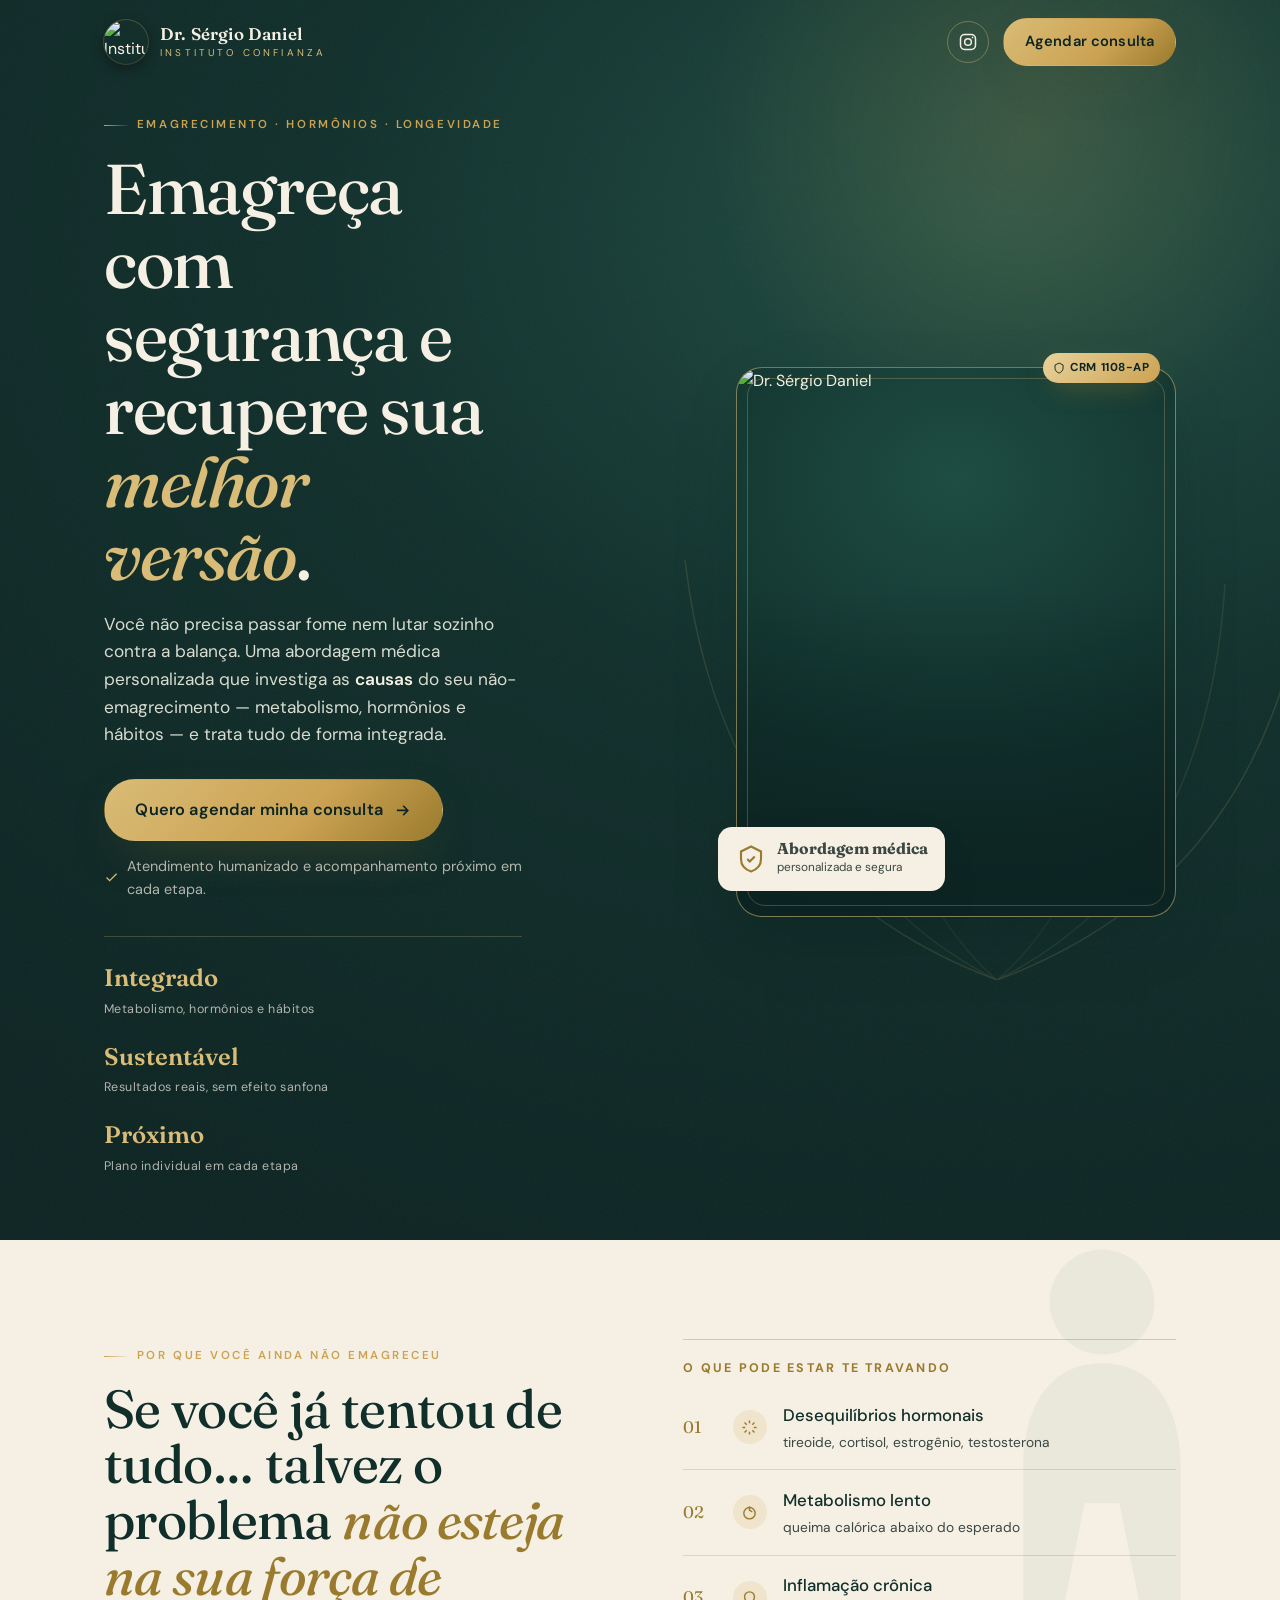
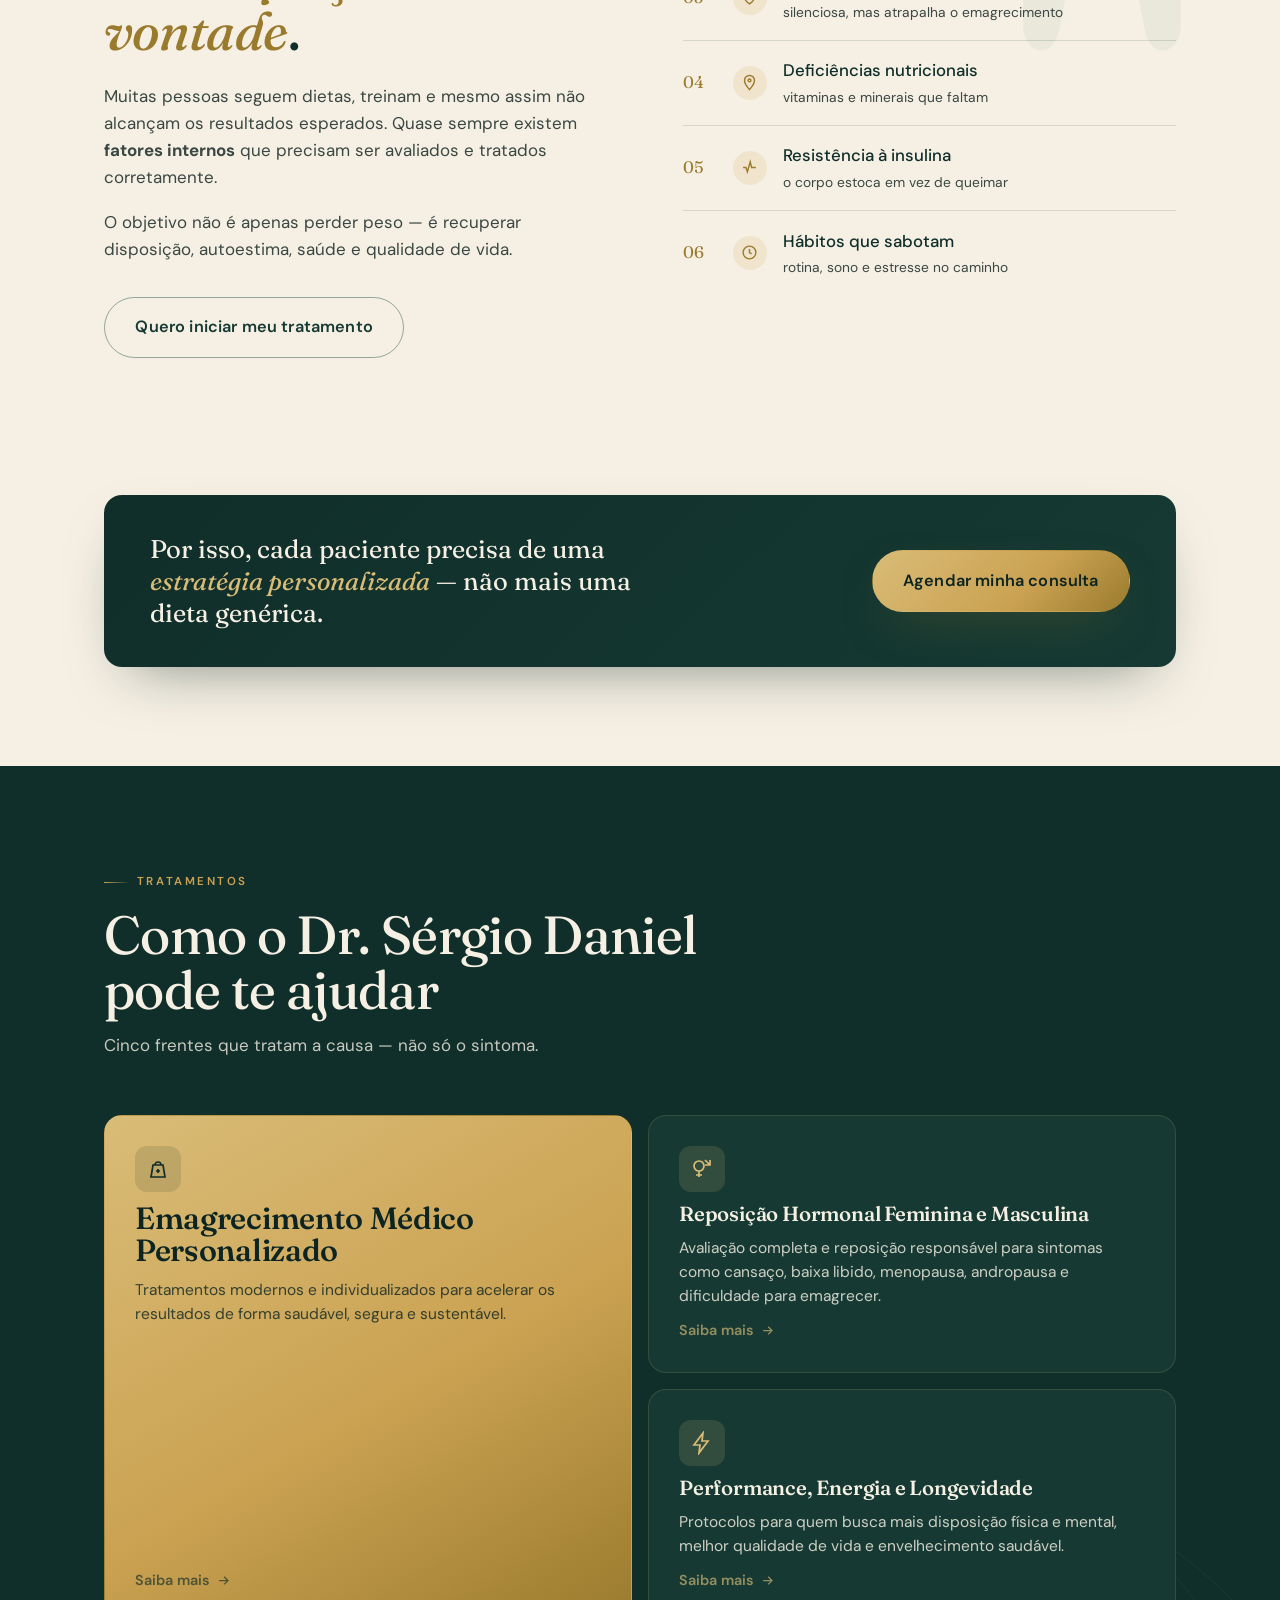
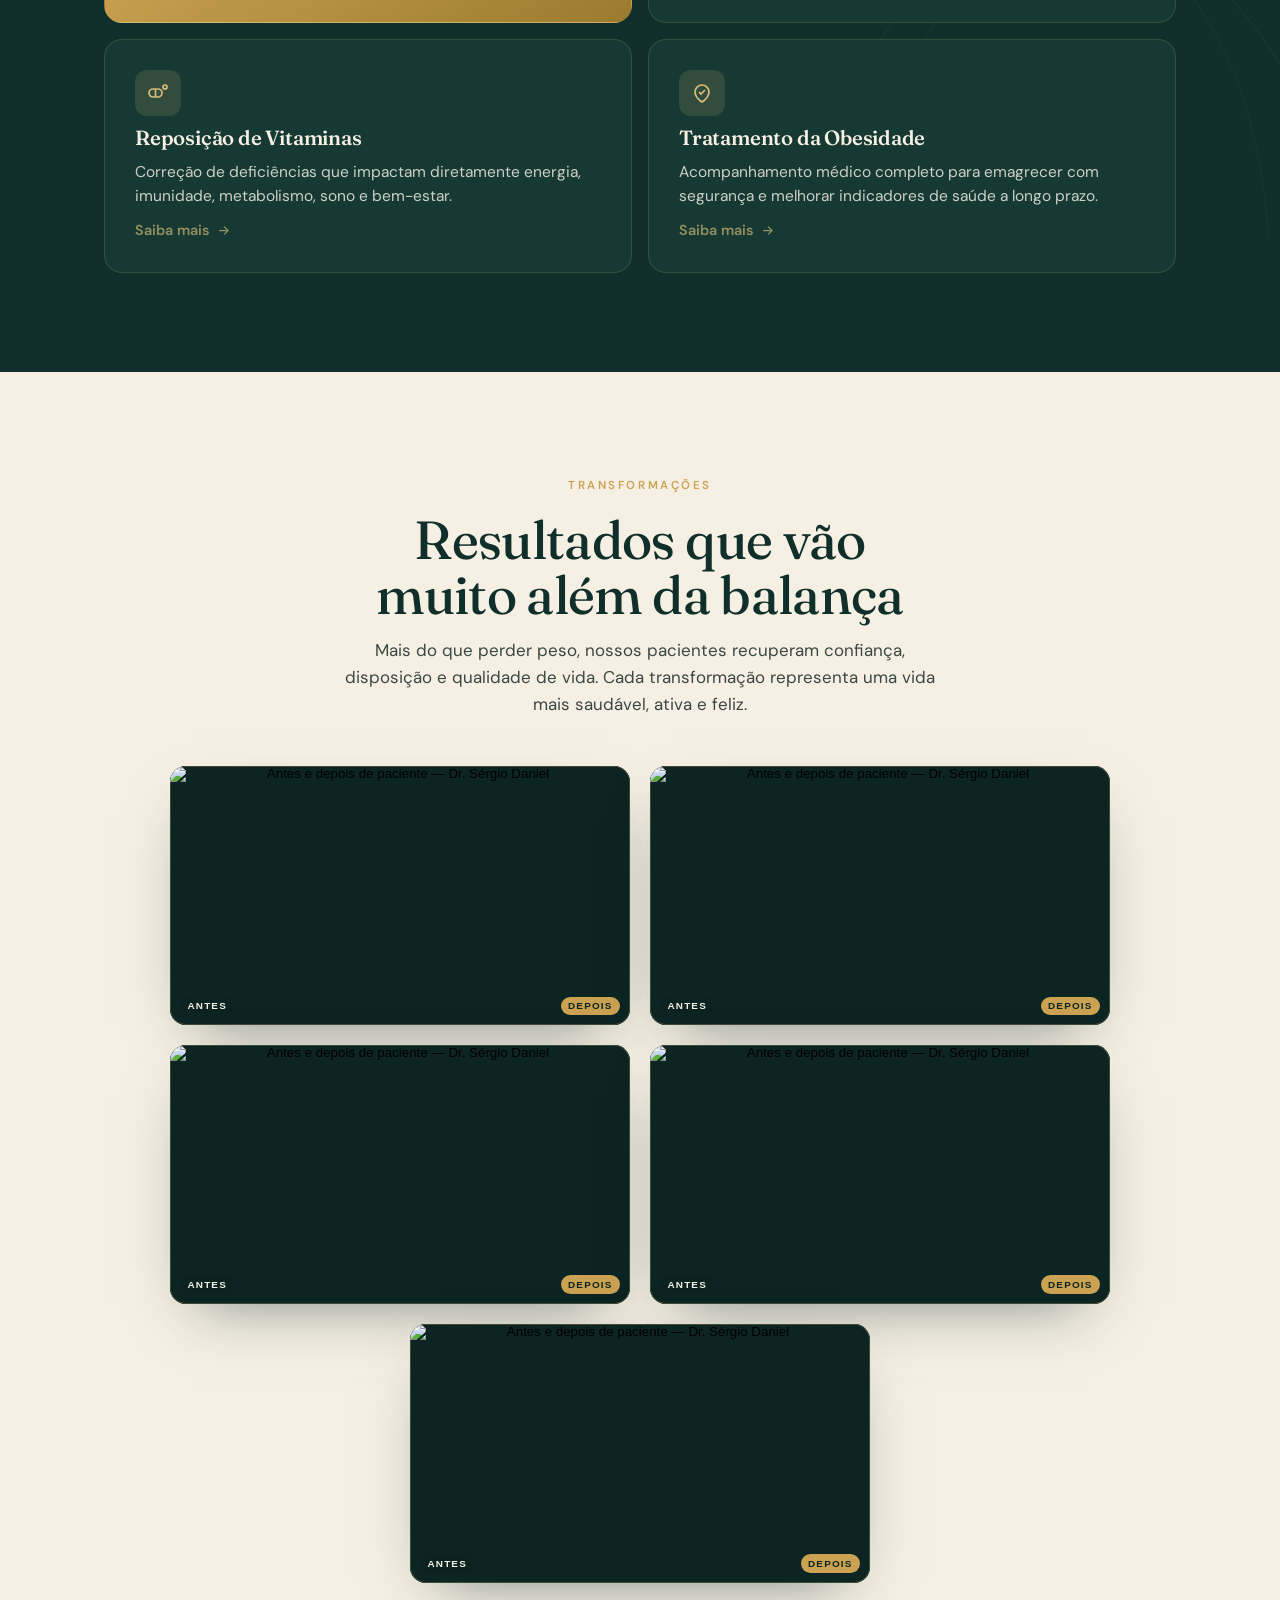
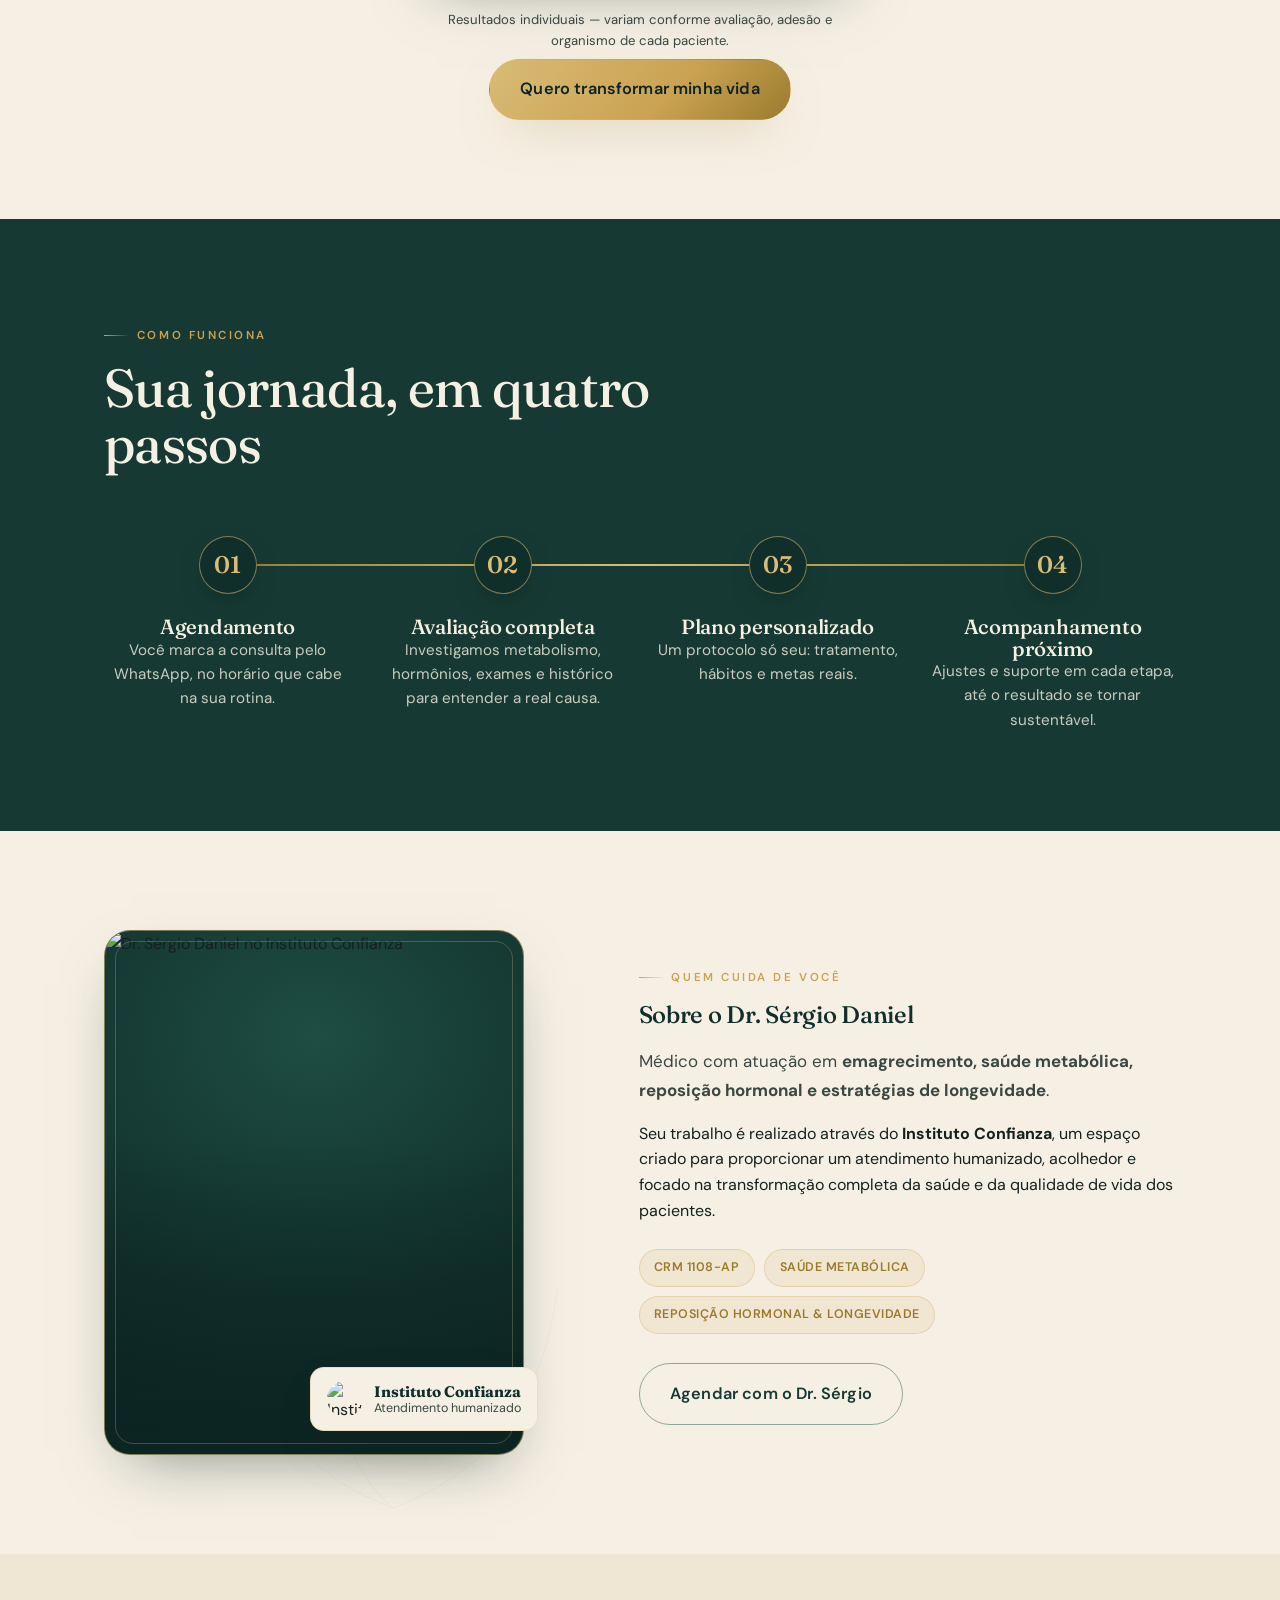
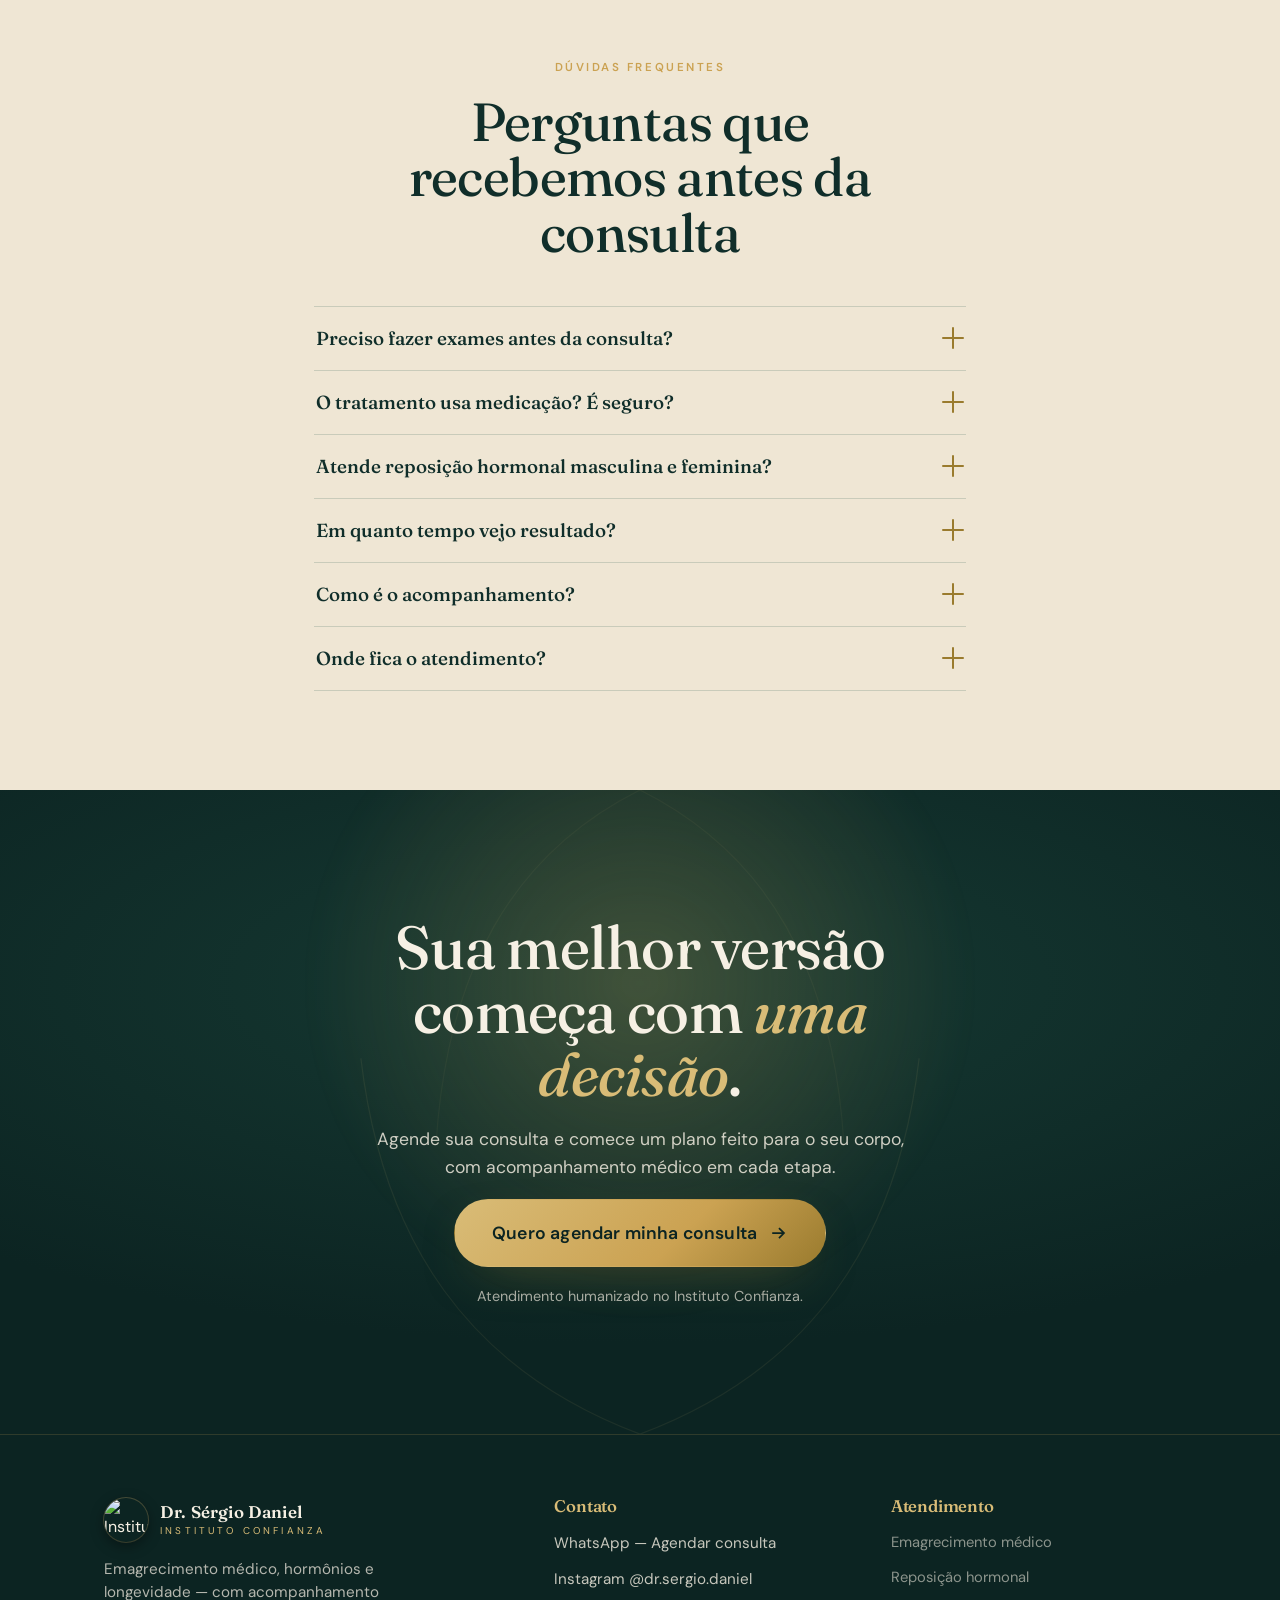
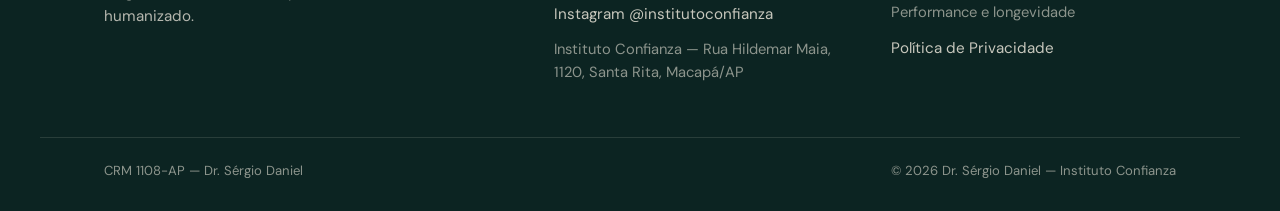
==== index.html @ 5c63c471 "Remove transformação 5 (ambígua); 5 antes/depois com card único centralizado no desktop Co-Authored-" ====
<!DOCTYPE html>
<html lang="pt-BR">
<head>
<meta charset="UTF-8">
<meta name="viewport" content="width=device-width, initial-scale=1">
<title>Dr. Sérgio Daniel — Emagrecimento Médico, Hormônios e Longevidade | Instituto Confianza</title>
<meta name="description" content="Emagreça com segurança com uma abordagem médica personalizada. O Dr. Sérgio Daniel investiga as causas do seu não-emagrecimento e trata metabolismo, hormônios e hábitos de forma integrada. Agende sua consulta no Instituto Confianza.">

<!-- Google Tag Manager -->
<script>(function(w,d,s,l,i){w[l]=w[l]||[];w[l].push({'gtm.start':
new Date().getTime(),event:'gtm.js'});var f=d.getElementsByTagName(s)[0],
j=d.createElement(s),dl=l!='dataLayer'?'&l='+l:'';j.async=true;j.src=
'https://www.googletagmanager.com/gtm.js?id='+i+dl;f.parentNode.insertBefore(j,f);
})(window,document,'script','dataLayer','GTM-5ZCB4FC5');</script>
<!-- End Google Tag Manager -->

<meta property="og:title" content="Dr. Sérgio Daniel — Emagrecimento Médico e Longevidade">
<meta property="og:description" content="Resultados reais e sustentáveis com acompanhamento médico próximo. Instituto Confianza.">
<meta property="og:type" content="website">
<link rel="icon" type="image/svg+xml" href="/favicon.svg">
<link rel="apple-touch-icon" href="/images/apple-touch-icon.png">

<link rel="preconnect" href="https://fonts.googleapis.com">
<link rel="preconnect" href="https://fonts.gstatic.com" crossorigin>
<link href="https://fonts.googleapis.com/css2?family=Fraunces:ital,opsz,wght@0,9..144,400..600;1,9..144,400..600&family=DM+Sans:opsz,wght@9..40,400..700&display=swap" rel="stylesheet">

<link rel="stylesheet" href="/style.css?v=4">
</head>
<body>
<!-- Google Tag Manager (noscript) -->
<noscript><iframe src="https://www.googletagmanager.com/ns.html?id=GTM-5ZCB4FC5"
height="0" width="0" style="display:none;visibility:hidden"></iframe></noscript>
<!-- End Google Tag Manager (noscript) -->

<!-- ============ HEADER ============ -->
<header class="site-header" id="header">
  <div class="container site-header__row">
    <a class="brand" href="#" aria-label="Dr. Sérgio Daniel — Instituto Confianza">
      <img class="brand__mark" src="/.netlify/images?url=/images/logo-instituto-confianza.png&w=96&q=90" alt="Instituto Confianza" width="44" height="44" loading="eager">
      <span class="brand__name">
        <strong>Dr. Sérgio Daniel</strong>
        <span>Instituto Confianza</span>
      </span>
    </a>
    <nav class="header-actions" aria-label="Ações">
      <a class="ig" href="https://www.instagram.com/dr.sergio.daniel/" target="_blank" rel="noopener" aria-label="Instagram do Dr. Sérgio Daniel">
        <svg viewBox="0 0 24 24" fill="none" stroke="currentColor" stroke-width="1.8"><rect x="3" y="3" width="18" height="18" rx="5"/><circle cx="12" cy="12" r="4"/><circle cx="17.5" cy="6.5" r="1" fill="currentColor" stroke="none"/></svg>
      </a>
      <a class="btn btn--gold" href="https://wa.me/5596981131105?text=Quero%20agendar%20minha%20consulta" target="_blank" rel="noopener">Agendar consulta</a>
    </nav>
  </div>
</header>

<main id="conteudo">

<!-- ============ HERO ============ -->
<section class="hero">
  <span class="hero__glow" aria-hidden="true"></span>
  <span class="hero__grain" aria-hidden="true"></span>
  <svg class="hero__rays" viewBox="0 0 600 600" fill="none" aria-hidden="true">
    <g stroke="currentColor" stroke-width="1.2">
      <path d="M300 600C140 540 60 420 40 250" opacity=".9"/>
      <path d="M300 600C180 540 120 430 110 270" opacity=".7"/>
      <path d="M300 600C230 540 200 440 200 300" opacity=".5"/>
      <path d="M300 600C460 540 540 420 560 250" opacity=".9"/>
      <path d="M300 600C420 540 480 430 490 270" opacity=".7"/>
      <path d="M300 600C370 540 400 440 400 300" opacity=".5"/>
    </g>
  </svg>

  <div class="container hero__inner">
    <div class="hero__content">
      <span class="kicker">Emagrecimento &middot; Hormônios &middot; Longevidade</span>
      <h1>Emagreça com segurança e recupere sua <em>melhor versão</em>.</h1>
      <p class="hero__sub">Você não precisa passar fome nem lutar sozinho contra a balança. Uma abordagem médica personalizada que investiga as <strong>causas</strong> do seu não-emagrecimento — metabolismo, hormônios e hábitos — e trata tudo de forma integrada.</p>

      <div class="hero__cta">
        <a class="btn btn--gold" href="https://wa.me/5596981131105?text=Quero%20agendar%20minha%20consulta" target="_blank" rel="noopener">
          Quero agendar minha consulta
          <svg viewBox="0 0 24 24" fill="none" stroke="currentColor" stroke-width="2"><path d="M5 12h14M13 6l6 6-6 6"/></svg>
        </a>
        <span class="hero__microcopy">
          <svg viewBox="0 0 24 24" fill="none" stroke="currentColor" stroke-width="2"><path d="M20 6 9 17l-5-5"/></svg>
          Atendimento humanizado e acompanhamento próximo em cada etapa.
        </span>
      </div>

      <div class="hero__trust">
        <div><b>Integrado</b><span>Metabolismo, hormônios e hábitos</span></div>
        <div><b>Sustentável</b><span>Resultados reais, sem efeito sanfona</span></div>
        <div><b>Próximo</b><span>Plano individual em cada etapa</span></div>
      </div>
    </div>

    <figure class="hero__media" id="heroMedia">
      <span class="portrait__cred"><svg viewBox="0 0 24 24" fill="none" stroke="currentColor" stroke-width="1.8" aria-hidden="true"><path d="M12 2 4 6v6c0 5 3.5 8.5 8 10 4.5-1.5 8-5 8-10V6l-8-4Z"/></svg> CRM 1108-AP</span>
      <div class="portrait">
        <img src="/.netlify/images?url=/images/dr-sergio-hero.jpg&w=900&q=82" alt="Dr. Sérgio Daniel" width="900" height="1125" loading="eager" fetchpriority="high">
      </div>
      <div class="portrait__badge">
        <svg viewBox="0 0 24 24" fill="none" stroke="currentColor" stroke-width="1.7"><path d="M12 2 4 6v6c0 5 3.5 8.5 8 10 4.5-1.5 8-5 8-10V6l-8-4Z"/><path d="M9 12l2 2 4-4"/></svg>
        <span><b>Abordagem médica</b>personalizada e segura</span>
      </div>
    </figure>
  </div>
</section>

<!-- ============ SEÇÃO 1 — PROBLEMA / EMPATIA ============ -->
<section class="problema">
  <svg class="problema__emblem" viewBox="0 0 64 64" fill="currentColor" aria-hidden="true"><circle cx="32" cy="20" r="6"/><path d="M32 27c-6 0-9 5-9 12v18c0 3 3 4 4 1l3-15h4l3 15c1 3 4 2 4-1V39c0-7-3-12-9-12Z"/></svg>
  <div class="container problema__grid">
    <div class="problema__lead" data-reveal>
      <span class="kicker">Por que você ainda não emagreceu</span>
      <h2>Se você já tentou de tudo… talvez o problema <em>não esteja na sua força de vontade</em>.</h2>
      <p>Muitas pessoas seguem dietas, treinam e mesmo assim não alcançam os resultados esperados. Quase sempre existem <strong>fatores internos</strong> que precisam ser avaliados e tratados corretamente.</p>
      <p>O objetivo não é apenas perder peso — é recuperar disposição, autoestima, saúde e qualidade de vida.</p>
      <a class="btn btn--ghost" href="https://wa.me/5596981131105?text=Quero%20iniciar%20meu%20tratamento" target="_blank" rel="noopener">Quero iniciar meu tratamento</a>
    </div>

    <div class="factors" data-reveal>
      <p class="factors__title">O que pode estar te travando</p>
      <div class="factor"><span class="factor__no">01</span><span class="factor__icon"><svg viewBox="0 0 24 24" fill="none" stroke="currentColor" stroke-width="2"><path d="M12 2v4M12 18v4M2 12h4M18 12h4M5 5l3 3M16 16l3 3M19 5l-3 3M8 16l-3 3"/></svg></span><p>Desequilíbrios hormonais<span class="factor__hint">tireoide, cortisol, estrogênio, testosterona</span></p></div>
      <div class="factor"><span class="factor__no">02</span><span class="factor__icon"><svg viewBox="0 0 24 24" fill="none" stroke="currentColor" stroke-width="2"><path d="M12 3v6l4 2"/><circle cx="12" cy="13" r="8"/></svg></span><p>Metabolismo lento<span class="factor__hint">queima calórica abaixo do esperado</span></p></div>
      <div class="factor"><span class="factor__no">03</span><span class="factor__icon"><svg viewBox="0 0 24 24" fill="none" stroke="currentColor" stroke-width="2"><path d="M12 21s-7-4.5-7-10a7 7 0 0 1 14 0c0 5.5-7 10-7 10Z"/></svg></span><p>Inflamação crônica<span class="factor__hint">silenciosa, mas atrapalha o emagrecimento</span></p></div>
      <div class="factor"><span class="factor__no">04</span><span class="factor__icon"><svg viewBox="0 0 24 24" fill="none" stroke="currentColor" stroke-width="2"><path d="M12 2a7 7 0 0 0-7 7c0 5 7 13 7 13s7-8 7-13a7 7 0 0 0-7-7Z"/><circle cx="12" cy="9" r="2"/></svg></span><p>Deficiências nutricionais<span class="factor__hint">vitaminas e minerais que faltam</span></p></div>
      <div class="factor"><span class="factor__no">05</span><span class="factor__icon"><svg viewBox="0 0 24 24" fill="none" stroke="currentColor" stroke-width="2"><path d="M3 12h4l2 6 4-14 2 8h6"/></svg></span><p>Resistência à insulina<span class="factor__hint">o corpo estoca em vez de queimar</span></p></div>
      <div class="factor"><span class="factor__no">06</span><span class="factor__icon"><svg viewBox="0 0 24 24" fill="none" stroke="currentColor" stroke-width="2"><circle cx="12" cy="12" r="9"/><path d="M12 7v5l3 2"/></svg></span><p>Hábitos que sabotam<span class="factor__hint">rotina, sono e estresse no caminho</span></p></div>
    </div>

    <div class="problema__close" data-reveal>
      <p>Por isso, cada paciente precisa de uma <em>estratégia personalizada</em> — não mais uma dieta genérica.</p>
      <a class="btn btn--gold" href="https://wa.me/5596981131105?text=Quero%20agendar%20minha%20consulta" target="_blank" rel="noopener">Agendar minha consulta</a>
    </div>
  </div>
</section>

<!-- ============ SEÇÃO 3 — SERVIÇOS (Bento) ============ -->
<section class="services" aria-labelledby="services-title">
  <svg class="services__rays" viewBox="0 0 600 600" fill="none" aria-hidden="true"><g stroke="currentColor" stroke-width="1.2"><path d="M300 0C140 60 60 180 40 350" opacity=".9"/><path d="M300 0C180 60 120 170 110 330" opacity=".7"/><path d="M300 0C460 60 540 180 560 350" opacity=".9"/><path d="M300 0C420 60 480 170 490 330" opacity=".7"/></g></svg>
  <div class="container">
    <header class="section-head section-head--light" data-reveal>
      <span class="kicker">Tratamentos</span>
      <h2 id="services-title">Como o Dr. Sérgio Daniel pode te ajudar</h2>
      <p class="section-head__sub">Cinco frentes que tratam a causa — não só o sintoma.</p>
    </header>

    <div class="bento">
      <a class="bento__card bento__card--feature" data-reveal href="https://wa.me/5596981131105?text=Quero%20saber%20sobre%20Emagrecimento%20M%C3%A9dico" target="_blank" rel="noopener">
        <span class="bento__icon" aria-hidden="true"><svg viewBox="0 0 24 24" fill="none" stroke="currentColor" stroke-width="1.7"><path d="M7 8h10l2 12H5L7 8Z"/><path d="M9 8a3 3 0 0 1 6 0"/><path d="M12 12v4M10 14h4"/></svg></span>
        <h3>Emagrecimento Médico Personalizado</h3>
        <p>Tratamentos modernos e individualizados para acelerar os resultados de forma saudável, segura e sustentável.</p>
        <span class="bento__more">Saiba mais <svg viewBox="0 0 24 24" fill="none" stroke="currentColor" stroke-width="2" aria-hidden="true"><path d="M5 12h14M13 6l6 6-6 6"/></svg></span>
      </a>
      <a class="bento__card" data-reveal href="https://wa.me/5596981131105?text=Quero%20saber%20sobre%20Reposi%C3%A7%C3%A3o%20Hormonal" target="_blank" rel="noopener">
        <span class="bento__icon" aria-hidden="true"><svg viewBox="0 0 24 24" fill="none" stroke="currentColor" stroke-width="1.7"><circle cx="9" cy="9" r="5"/><path d="M9 14v6M6 18h6"/><path d="m15 3 5 5m0-5v5h-5"/></svg></span>
        <h3>Reposição Hormonal Feminina e Masculina</h3>
        <p>Avaliação completa e reposição responsável para sintomas como cansaço, baixa libido, menopausa, andropausa e dificuldade para emagrecer.</p>
        <span class="bento__more">Saiba mais <svg viewBox="0 0 24 24" fill="none" stroke="currentColor" stroke-width="2" aria-hidden="true"><path d="M5 12h14M13 6l6 6-6 6"/></svg></span>
      </a>
      <a class="bento__card" data-reveal href="https://wa.me/5596981131105?text=Quero%20saber%20sobre%20Performance%20e%20Longevidade" target="_blank" rel="noopener">
        <span class="bento__icon" aria-hidden="true"><svg viewBox="0 0 24 24" fill="none" stroke="currentColor" stroke-width="1.7"><path d="M13 2 4 14h6l-1 8 9-12h-6l1-8Z"/></svg></span>
        <h3>Performance, Energia e Longevidade</h3>
        <p>Protocolos para quem busca mais disposição física e mental, melhor qualidade de vida e envelhecimento saudável.</p>
        <span class="bento__more">Saiba mais <svg viewBox="0 0 24 24" fill="none" stroke="currentColor" stroke-width="2" aria-hidden="true"><path d="M5 12h14M13 6l6 6-6 6"/></svg></span>
      </a>
      <a class="bento__card" data-reveal href="https://wa.me/5596981131105?text=Quero%20saber%20sobre%20Reposi%C3%A7%C3%A3o%20de%20Vitaminas" target="_blank" rel="noopener">
        <span class="bento__icon" aria-hidden="true"><svg viewBox="0 0 24 24" fill="none" stroke="currentColor" stroke-width="1.7"><rect x="3" y="8" width="13" height="8" rx="4"/><path d="M9.5 8v8"/><circle cx="19" cy="6" r="2"/></svg></span>
        <h3>Reposição de Vitaminas</h3>
        <p>Correção de deficiências que impactam diretamente energia, imunidade, metabolismo, sono e bem-estar.</p>
        <span class="bento__more">Saiba mais <svg viewBox="0 0 24 24" fill="none" stroke="currentColor" stroke-width="2" aria-hidden="true"><path d="M5 12h14M13 6l6 6-6 6"/></svg></span>
      </a>
      <a class="bento__card" data-reveal href="https://wa.me/5596981131105?text=Quero%20saber%20sobre%20Tratamento%20da%20Obesidade" target="_blank" rel="noopener">
        <span class="bento__icon" aria-hidden="true"><svg viewBox="0 0 24 24" fill="none" stroke="currentColor" stroke-width="1.7"><path d="M12 21s-7-4.5-7-10a7 7 0 0 1 14 0c0 5.5-7 10-7 10Z"/><path d="m9 11 2 2 4-4"/></svg></span>
        <h3>Tratamento da Obesidade</h3>
        <p>Acompanhamento médico completo para emagrecer com segurança e melhorar indicadores de saúde a longo prazo.</p>
        <span class="bento__more">Saiba mais <svg viewBox="0 0 24 24" fill="none" stroke="currentColor" stroke-width="2" aria-hidden="true"><path d="M5 12h14M13 6l6 6-6 6"/></svg></span>
      </a>
    </div>
  </div>
</section>

<!-- ============ SEÇÃO 4 — RESULTADOS (Gallery) ============ -->
<section class="results" aria-labelledby="results-title">
  <div class="container">
    <header class="section-head section-head--center" data-reveal>
      <span class="kicker">Transformações</span>
      <h2 id="results-title">Resultados que vão muito além da balança</h2>
      <p class="section-head__sub">Mais do que perder peso, nossos pacientes recuperam confiança, disposição e qualidade de vida. Cada transformação representa uma vida mais saudável, ativa e feliz.</p>
    </header>
  </div>

  <div class="container">
    <div class="transform-grid" data-reveal>
      <button class="transform-card" type="button" data-full="/.netlify/images?url=/images/transformacoes/transformacao-1.jpg&amp;w=1600&amp;q=88" aria-label="Ampliar antes e depois — transformação 1">
        <img src="/.netlify/images?url=/images/transformacoes/transformacao-1.jpg&amp;w=760&amp;q=82" alt="Antes e depois de paciente — Dr. Sérgio Daniel" width="760" height="475" loading="lazy">
        <span class="transform-card__tags"><b>Antes</b><b class="is-after">Depois</b></span>
        <span class="transform-card__zoom" aria-hidden="true"><svg viewBox="0 0 24 24" fill="none" stroke="currentColor" stroke-width="2"><circle cx="11" cy="11" r="7"/><path d="M21 21l-4.3-4.3M11 8v6M8 11h6"/></svg></span>
      </button>
      <button class="transform-card" type="button" data-full="/.netlify/images?url=/images/transformacoes/transformacao-2.jpg&amp;w=1600&amp;q=88" aria-label="Ampliar antes e depois — transformação 2">
        <img src="/.netlify/images?url=/images/transformacoes/transformacao-2.jpg&amp;w=760&amp;q=82" alt="Antes e depois de paciente — Dr. Sérgio Daniel" width="760" height="475" loading="lazy">
        <span class="transform-card__tags"><b>Antes</b><b class="is-after">Depois</b></span>
        <span class="transform-card__zoom" aria-hidden="true"><svg viewBox="0 0 24 24" fill="none" stroke="currentColor" stroke-width="2"><circle cx="11" cy="11" r="7"/><path d="M21 21l-4.3-4.3M11 8v6M8 11h6"/></svg></span>
      </button>
      <button class="transform-card" type="button" data-full="/.netlify/images?url=/images/transformacoes/transformacao-3.jpg&amp;w=1600&amp;q=88" aria-label="Ampliar antes e depois — transformação 3">
        <img src="/.netlify/images?url=/images/transformacoes/transformacao-3.jpg&amp;w=760&amp;q=82" alt="Antes e depois de paciente — Dr. Sérgio Daniel" width="760" height="415" loading="lazy">
        <span class="transform-card__tags"><b>Antes</b><b class="is-after">Depois</b></span>
        <span class="transform-card__zoom" aria-hidden="true"><svg viewBox="0 0 24 24" fill="none" stroke="currentColor" stroke-width="2"><circle cx="11" cy="11" r="7"/><path d="M21 21l-4.3-4.3M11 8v6M8 11h6"/></svg></span>
      </button>
      <button class="transform-card" type="button" data-full="/.netlify/images?url=/images/transformacoes/transformacao-4.jpg&amp;w=1600&amp;q=88" aria-label="Ampliar antes e depois — transformação 4">
        <img src="/.netlify/images?url=/images/transformacoes/transformacao-4.jpg&amp;w=760&amp;q=82" alt="Antes e depois de paciente — Dr. Sérgio Daniel" width="760" height="437" loading="lazy">
        <span class="transform-card__tags"><b>Antes</b><b class="is-after">Depois</b></span>
        <span class="transform-card__zoom" aria-hidden="true"><svg viewBox="0 0 24 24" fill="none" stroke="currentColor" stroke-width="2"><circle cx="11" cy="11" r="7"/><path d="M21 21l-4.3-4.3M11 8v6M8 11h6"/></svg></span>
      </button>
      <button class="transform-card" type="button" data-full="/.netlify/images?url=/images/transformacoes/transformacao-6.jpg&amp;w=1600&amp;q=88" aria-label="Ampliar antes e depois — transformação 5">
        <img src="/.netlify/images?url=/images/transformacoes/transformacao-6.jpg&amp;w=760&amp;q=82" alt="Antes e depois de paciente — Dr. Sérgio Daniel" width="760" height="280" loading="lazy">
        <span class="transform-card__tags"><b>Antes</b><b class="is-after">Depois</b></span>
        <span class="transform-card__zoom" aria-hidden="true"><svg viewBox="0 0 24 24" fill="none" stroke="currentColor" stroke-width="2"><circle cx="11" cy="11" r="7"/><path d="M21 21l-4.3-4.3M11 8v6M8 11h6"/></svg></span>
      </button>
    </div>
    <p class="transform-note" data-reveal>Resultados individuais — variam conforme avaliação, adesão e organismo de cada paciente.</p>
  </div>

  <div class="container results__cta" data-reveal>
    <a class="btn btn--gold" href="https://wa.me/5596981131105?text=Quero%20transformar%20minha%20vida" target="_blank" rel="noopener">Quero transformar minha vida</a>
  </div>
</section>

<!-- ============ SEÇÃO 5 — JORNADA (Timeline) ============ -->
<section class="journey" aria-labelledby="journey-title">
  <div class="container">
    <header class="section-head" data-reveal>
      <span class="kicker">Como funciona</span>
      <h2 id="journey-title">Sua jornada, em quatro passos</h2>
    </header>
    <ol class="timeline" data-reveal>
      <li class="timeline__step">
        <span class="timeline__no">01</span>
        <div class="timeline__body"><h3>Agendamento</h3><p>Você marca a consulta pelo WhatsApp, no horário que cabe na sua rotina.</p></div>
      </li>
      <li class="timeline__step">
        <span class="timeline__no">02</span>
        <div class="timeline__body"><h3>Avaliação completa</h3><p>Investigamos metabolismo, hormônios, exames e histórico para entender a real causa.</p></div>
      </li>
      <li class="timeline__step">
        <span class="timeline__no">03</span>
        <div class="timeline__body"><h3>Plano personalizado</h3><p>Um protocolo só seu: tratamento, hábitos e metas reais.</p></div>
      </li>
      <li class="timeline__step">
        <span class="timeline__no">04</span>
        <div class="timeline__body"><h3>Acompanhamento próximo</h3><p>Ajustes e suporte em cada etapa, até o resultado se tornar sustentável.</p></div>
      </li>
    </ol>
  </div>
</section>

<!-- ============ SEÇÃO 6 — SOBRE O DR. SERGIO (Layered) ============ -->
<section class="about" aria-labelledby="about-title">
  <div class="container about__grid">
    <figure class="about__media" data-reveal>
      <svg class="about__rays" viewBox="0 0 600 600" fill="none" aria-hidden="true"><g stroke="currentColor" stroke-width="1.2"><path d="M300 600C140 540 60 420 40 250"/><path d="M300 600C460 540 540 420 560 250"/><path d="M300 600C230 540 200 440 200 300"/></g></svg>
      <div class="portrait portrait--about">
        <img src="/.netlify/images?url=/images/dr-sergio-sobre.jpg&w=800&q=82" alt="Dr. Sérgio Daniel no Instituto Confianza" width="800" height="1000" loading="lazy">
      </div>
      <div class="about__card">
        <img src="/.netlify/images?url=/images/logo-instituto-confianza.png&w=72&q=90" alt="Instituto Confianza" width="36" height="36">
        <span><b>Instituto Confianza</b>Atendimento humanizado</span>
      </div>
    </figure>

    <div class="about__content" data-reveal>
      <span class="kicker">Quem cuida de você</span>
      <h2 id="about-title">Sobre o Dr. Sérgio Daniel</h2>
      <p class="about__bio">Médico com atuação em <strong>emagrecimento, saúde metabólica, reposição hormonal e estratégias de longevidade</strong>.</p>
      <p>Seu trabalho é realizado através do <strong>Instituto Confianza</strong>, um espaço criado para proporcionar um atendimento humanizado, acolhedor e focado na transformação completa da saúde e da qualidade de vida dos pacientes.</p>
      <ul class="about__chips" aria-label="Credenciais">
        <li>CRM 1108-AP</li>
        <li>Saúde metabólica</li>
        <li>Reposição hormonal &amp; longevidade</li>
      </ul>
      <a class="btn btn--ghost" href="https://wa.me/5596981131105?text=Quero%20agendar%20com%20o%20Dr.%20S%C3%A9rgio" target="_blank" rel="noopener">Agendar com o Dr. Sérgio</a>
    </div>
  </div>
</section>

<!-- ============ SEÇÃO 7 — FAQ (Accordion) ============ -->
<section class="faq" aria-labelledby="faq-title">
  <div class="container faq__wrap">
    <header class="section-head section-head--center" data-reveal>
      <span class="kicker">Dúvidas frequentes</span>
      <h2 id="faq-title">Perguntas que recebemos antes da consulta</h2>
    </header>
    <div class="faq__list" data-reveal>
      <div class="faq__item">
        <h3><button class="faq__q" aria-expanded="false"><span>Preciso fazer exames antes da consulta?</span><span class="faq__plus" aria-hidden="true"></span></button></h3>
        <div class="faq__a"><div><p>Não é obrigatório. Se você já tiver exames recentes, traga-os — eles ajudam na avaliação. Caso necessário, o Dr. Sérgio solicita os exames adequados ao seu caso.</p></div></div>
      </div>
      <div class="faq__item">
        <h3><button class="faq__q" aria-expanded="false"><span>O tratamento usa medicação? É seguro?</span><span class="faq__plus" aria-hidden="true"></span></button></h3>
        <div class="faq__a"><div><p>Cada plano é individual e médico. Quando há indicação, a conduta é responsável, monitorada e baseada na sua avaliação — sempre priorizando segurança e sustentabilidade.</p></div></div>
      </div>
      <div class="faq__item">
        <h3><button class="faq__q" aria-expanded="false"><span>Atende reposição hormonal masculina e feminina?</span><span class="faq__plus" aria-hidden="true"></span></button></h3>
        <div class="faq__a"><div><p>Sim. A reposição hormonal é feita para homens e mulheres, com avaliação completa e acompanhamento de sintomas como cansaço, libido, menopausa e andropausa.</p></div></div>
      </div>
      <div class="faq__item">
        <h3><button class="faq__q" aria-expanded="false"><span>Em quanto tempo vejo resultado?</span><span class="faq__plus" aria-hidden="true"></span></button></h3>
        <div class="faq__a"><div><p>Depende do seu organismo e do ponto de partida. O foco é em resultados reais e sustentáveis, com acompanhamento próximo para ajustar o plano ao longo do caminho.</p></div></div>
      </div>
      <div class="faq__item">
        <h3><button class="faq__q" aria-expanded="false"><span>Como é o acompanhamento?</span><span class="faq__plus" aria-hidden="true"></span></button></h3>
        <div class="faq__a"><div><p>Próximo e contínuo. Você não fica sozinho: há suporte e ajustes em cada etapa, até o resultado se tornar parte da sua rotina.</p></div></div>
      </div>
      <div class="faq__item">
        <h3><button class="faq__q" aria-expanded="false"><span>Onde fica o atendimento?</span><span class="faq__plus" aria-hidden="true"></span></button></h3>
        <div class="faq__a"><div><p>O atendimento é realizado no <strong>Instituto Confianza</strong> — Rua Hildemar Maia, 1120, Santa Rita, Macapá/AP (CEP 68.901-271). Fale com a gente no WhatsApp para horários e disponibilidade.</p></div></div>
      </div>
    </div>
  </div>
</section>

<!-- ============ SEÇÃO 8 — CTA FINAL (Spotlight) ============ -->
<section class="finale" aria-labelledby="finale-title">
  <span class="finale__glow" aria-hidden="true"></span>
  <svg class="finale__rays" viewBox="0 0 600 600" fill="none" aria-hidden="true"><g stroke="currentColor" stroke-width="1.1"><path d="M300 600C140 540 60 420 40 250" opacity=".8"/><path d="M300 600C460 540 540 420 560 250" opacity=".8"/><path d="M300 0C180 60 120 170 110 330" opacity=".5"/><path d="M300 0C420 60 480 170 490 330" opacity=".5"/></g></svg>
  <div class="container finale__inner" data-reveal>
    <h2 id="finale-title">Sua melhor versão começa com <em>uma decisão</em>.</h2>
    <p>Agende sua consulta e comece um plano feito para o seu corpo, com acompanhamento médico em cada etapa.</p>
    <a class="btn btn--gold btn--lg" href="https://wa.me/5596981131105?text=Quero%20agendar%20minha%20consulta" target="_blank" rel="noopener">
      Quero agendar minha consulta
      <svg viewBox="0 0 24 24" fill="none" stroke="currentColor" stroke-width="2" aria-hidden="true"><path d="M5 12h14M13 6l6 6-6 6"/></svg>
    </a>
    <span class="finale__micro">Atendimento humanizado no Instituto Confianza.</span>
  </div>
</section>

</main>

<!-- ============ FOOTER ============ -->
<footer class="site-footer" aria-label="Rodapé">
  <div class="container site-footer__grid">
    <div class="site-footer__brand">
      <div class="brand">
        <img class="brand__mark" src="/.netlify/images?url=/images/logo-instituto-confianza.png&w=96&q=90" alt="Instituto Confianza" width="44" height="44" loading="lazy">
        <span class="brand__name"><strong>Dr. Sérgio Daniel</strong><span>Instituto Confianza</span></span>
      </div>
      <p class="site-footer__tag">Emagrecimento médico, hormônios e longevidade — com acompanhamento humanizado.</p>
    </div>
    <nav class="site-footer__col" aria-label="Contato">
      <h2>Contato</h2>
      <a href="https://wa.me/5596981131105?text=Quero%20agendar%20minha%20consulta" target="_blank" rel="noopener">WhatsApp — Agendar consulta</a>
      <a href="https://www.instagram.com/dr.sergio.daniel/" target="_blank" rel="noopener">Instagram @dr.sergio.daniel</a>
      <a href="https://www.instagram.com/institutoconfianza/" target="_blank" rel="noopener">Instagram @institutoconfianza</a>
      <span class="site-footer__muted">Instituto Confianza — Rua Hildemar Maia, 1120, Santa Rita, Macapá/AP</span>
    </nav>
    <div class="site-footer__col">
      <h2>Atendimento</h2>
      <span class="site-footer__muted">Emagrecimento médico</span>
      <span class="site-footer__muted">Reposição hormonal</span>
      <span class="site-footer__muted">Performance e longevidade</span>
      <a href="/politica-de-privacidade/">Política de Privacidade</a>
    </div>
  </div>
  <div class="container site-footer__legal">
    <span>CRM 1108-AP — Dr. Sérgio Daniel</span>
    <span>&copy; <span id="year">2026</span> Dr. Sérgio Daniel — Instituto Confianza</span>
  </div>
</footer>

<!-- ============ LIGHTBOX (antes e depois) ============ -->
<div class="lightbox" id="lightbox" role="dialog" aria-modal="true" aria-label="Antes e depois — transformação" hidden>
  <button class="lightbox__close" type="button" aria-label="Fechar">
    <svg viewBox="0 0 24 24" fill="none" stroke="currentColor" stroke-width="2" aria-hidden="true"><path d="M6 6l12 12M18 6L6 18"/></svg>
  </button>
  <button class="lightbox__nav lightbox__prev" type="button" aria-label="Anterior">
    <svg viewBox="0 0 24 24" fill="none" stroke="currentColor" stroke-width="2" aria-hidden="true"><path d="M15 6l-6 6 6 6"/></svg>
  </button>
  <figure class="lightbox__stage">
    <img class="lightbox__img" src="" alt="Antes e depois de paciente — Dr. Sérgio Daniel">
    <figcaption class="lightbox__cap"><b>Antes</b><span>Transformação real</span><b class="is-after">Depois</b></figcaption>
  </figure>
  <button class="lightbox__nav lightbox__next" type="button" aria-label="Próximo">
    <svg viewBox="0 0 24 24" fill="none" stroke="currentColor" stroke-width="2" aria-hidden="true"><path d="M9 6l6 6-6 6"/></svg>
  </button>
</div>

<!-- ============ CTA FLUTUANTE (centralizado) ============ -->
<div class="float-cta" id="floatCta">
  <a class="btn btn--gold" href="https://wa.me/5596981131105?text=Quero%20agendar%20minha%20consulta" target="_blank" rel="noopener">
    <svg viewBox="0 0 24 24" fill="currentColor"><path d="M12 2a10 10 0 0 0-8.6 15l-1.3 4.7 4.8-1.3A10 10 0 1 0 12 2Zm5.7 14.2c-.2.7-1.4 1.3-2 1.4-.5.1-1.2.1-1.9-.1-.4-.1-1-.3-1.8-.6-3-1.3-5-4.4-5.1-4.6-.2-.2-1.2-1.6-1.2-3s.7-2.1 1-2.4c.2-.3.5-.3.7-.3h.5c.2 0 .4 0 .6.5l.8 2c.1.2.1.3 0 .5l-.4.6c-.2.2-.3.4-.1.7.2.3.9 1.4 1.9 2.3 1.3 1.1 2.3 1.4 2.6 1.6.2.1.4.1.6-.1l.7-.9c.2-.3.4-.2.6-.1l1.9.9c.2.1.4.2.5.3.1.3.1.6-.1 1.2Z"/></svg>
    Agendar consulta
  </a>
</div>

<script src="/script.js?v=3" defer></script>
</body>
</html>
---- style.css ----
/* ============================================================
   LP Dr. Sergio Daniel — Instituto Confianza
   Identidade: verde-floresta + dourado (paleta real da marca)
   Fonts: Fraunces (display) + DM Sans (body)
   ============================================================ */

:root{
  /* Verde (do emblema) */
  --green-950:#0C2422;
  --green-900:#102E2A;
  --green-800:#163A33;
  --green-700:#1E4D43;
  --green-600:#2A6353;

  /* Dourado (do emblema) */
  --gold-700:#9A7B2E;
  --gold-500:#CBA252;
  --gold-400:#D9BC77;
  --gold-300:#E8D29A;

  /* Neutros quentes */
  --cream:#F6F0E4;
  --cream-200:#EFE6D4;
  --ink:#14211E;
  --paper-text:#3A4742;

  --maxw:1200px;
  --gutter:clamp(20px,5vw,64px);
  --radius:18px;

  --shadow-soft:0 24px 60px -28px rgba(12,36,34,.55);
  --shadow-gold:0 18px 50px -22px rgba(154,123,46,.5);

  --font-display:"Fraunces",Georgia,"Times New Roman",serif;
  --font-body:"DM Sans",system-ui,-apple-system,Segoe UI,sans-serif;
}

*,*::before,*::after{box-sizing:border-box}
html{scroll-behavior:smooth;-webkit-text-size-adjust:100%}
body{
  margin:0;
  font-family:var(--font-body);
  color:var(--ink);
  background:var(--cream);
  font-size:clamp(16px,1.1vw,18px);
  line-height:1.6;
  -webkit-font-smoothing:antialiased;
  text-rendering:optimizeLegibility;
}
img{max-width:100%;display:block}
a{color:inherit;text-decoration:none}
h1,h2,h3{margin:0;font-family:var(--font-display);font-weight:500;line-height:1.04;letter-spacing:-.012em}
p{margin:0}

.container{width:100%;max-width:var(--maxw);margin-inline:auto;padding-inline:var(--gutter)}

/* Kicker / eyebrow */
.kicker{
  display:inline-flex;align-items:center;gap:.6em;
  font-size:.72rem;letter-spacing:.22em;text-transform:uppercase;
  font-weight:600;color:var(--gold-500);
}
.kicker::before{content:"";width:26px;height:1px;background:linear-gradient(90deg,var(--gold-500),transparent)}

/* Botões -------------------------------------------------- */
.btn{
  --bg:var(--gold-500);--fg:var(--green-950);
  display:inline-flex;align-items:center;justify-content:center;gap:.6em;
  padding:1.05rem 1.9rem;border-radius:999px;
  font-family:var(--font-body);font-weight:600;font-size:1.02rem;letter-spacing:.01em;
  background:var(--bg);color:var(--fg);
  border:1px solid transparent;cursor:pointer;
  transition:transform .35s cubic-bezier(.2,.8,.2,1),box-shadow .35s,background .3s,color .3s;
  box-shadow:var(--shadow-gold);
}
.btn--gold{background:linear-gradient(135deg,var(--gold-400),var(--gold-500) 60%,var(--gold-700))}
.btn:hover{transform:translateY(-3px);box-shadow:0 26px 60px -20px rgba(154,123,46,.7)}
.btn--ghost{
  background:transparent;color:var(--green-800);
  border:1px solid color-mix(in srgb,var(--green-700) 45%,transparent);
  box-shadow:none;
}
.btn--ghost:hover{background:var(--green-900);color:var(--cream);border-color:var(--green-900);box-shadow:var(--shadow-soft)}
.btn svg{width:1.15em;height:1.15em;flex:none}

/* Header -------------------------------------------------- */
.site-header{
  position:fixed;inset:0 0 auto 0;z-index:60;
  display:flex;align-items:center;
  padding:18px 0;
  transition:background .4s,backdrop-filter .4s,padding .4s,border-color .4s;
  border-bottom:1px solid transparent;
}
.site-header.scrolled{
  background:color-mix(in srgb,var(--green-950) 86%,transparent);
  backdrop-filter:blur(12px) saturate(120%);
  padding:12px 0;border-bottom-color:color-mix(in srgb,var(--gold-500) 22%,transparent);
}
.site-header__row{display:flex;align-items:center;justify-content:space-between;gap:20px}
.brand{display:flex;align-items:center;gap:12px;color:var(--cream)}
.brand__mark{width:44px;height:44px;flex:none;border-radius:50%;object-fit:cover;box-shadow:0 4px 14px rgba(0,0,0,.4),0 0 0 1px color-mix(in srgb,var(--gold-400) 30%,transparent)}
.brand__name{display:flex;flex-direction:column;line-height:1}
.brand__name strong{font-family:var(--font-display);font-weight:600;font-size:1.06rem;letter-spacing:.01em}
.brand__name span{font-size:.62rem;letter-spacing:.32em;text-transform:uppercase;color:var(--gold-400);margin-top:5px}
.header-actions{display:flex;align-items:center;gap:14px}
.header-actions .ig{
  display:inline-flex;align-items:center;justify-content:center;width:42px;height:42px;border-radius:50%;
  color:var(--cream);border:1px solid color-mix(in srgb,var(--gold-400) 40%,transparent);transition:.3s;
}
.header-actions .ig:hover{background:var(--gold-500);color:var(--green-950);border-color:var(--gold-500)}
.header-actions .ig svg{width:20px;height:20px}
.header-actions .btn{padding:.7rem 1.3rem;font-size:.92rem}

/* HERO ---------------------------------------------------- */
.hero{
  position:relative;isolation:isolate;overflow:hidden;
  background:
    radial-gradient(120% 90% at 78% 18%, var(--green-700) 0%, var(--green-900) 46%, var(--green-950) 100%);
  color:var(--cream);
  padding-top:clamp(96px,12vh,150px);
  padding-bottom:clamp(40px,7vh,90px);
  min-height:100svh;display:flex;align-items:center;
}
/* brilho dourado ambiente (anima opacity/position — sem transform) */
.hero__glow{
  position:absolute;inset:-20% -10% auto auto;width:70vw;height:70vw;max-width:760px;max-height:760px;z-index:-2;
  background:radial-gradient(circle at 50% 50%, color-mix(in srgb,var(--gold-500) 26%,transparent), transparent 62%);
  filter:blur(8px);opacity:.7;
  animation:glowPulse 7s ease-in-out infinite;
}
@keyframes glowPulse{0%,100%{opacity:.55}50%{opacity:.9}}
/* linhas radiantes do emblema, decorativas */
.hero__rays{position:absolute;right:-6%;top:50%;transform:translateY(-50%);width:min(60vw,720px);z-index:-1;opacity:.16;color:var(--gold-400);pointer-events:none}
.hero__grain{position:absolute;inset:0;z-index:-1;opacity:.05;pointer-events:none;
  background-image:url("data:image/svg+xml,%3Csvg xmlns='http://www.w3.org/2000/svg' width='160' height='160'%3E%3Cfilter id='n'%3E%3CfeTurbulence type='fractalNoise' baseFrequency='0.9' numOctaves='2'/%3E%3C/filter%3E%3Crect width='100%25' height='100%25' filter='url(%23n)'/%3E%3C/svg%3E");}

.hero__inner{display:grid;grid-template-columns:1.18fr .92fr;gap:clamp(28px,5vw,72px);align-items:center;width:100%}
.hero__content{max-width:38ch}
.hero h1{
  font-size:clamp(2.5rem,5.6vw,4.4rem);
  font-optical-sizing:auto;font-weight:480;
  margin:1.1rem 0 1.2rem;letter-spacing:-.02em;
}
.hero h1 em{font-style:italic;color:var(--gold-400);font-weight:500}
.hero__sub{font-size:clamp(1.02rem,1.35vw,1.18rem);color:color-mix(in srgb,var(--cream) 86%,var(--green-600));max-width:46ch}
.hero__sub strong{color:var(--cream);font-weight:600}
.hero__cta{margin-top:1.9rem;display:flex;flex-direction:column;gap:.85rem;align-items:flex-start}
.hero__microcopy{display:flex;align-items:center;gap:.55em;font-size:.9rem;color:color-mix(in srgb,var(--cream) 70%,transparent)}
.hero__microcopy svg{width:1.05em;height:1.05em;color:var(--gold-400);flex:none}
.hero__trust{
  margin-top:2.2rem;padding-top:1.4rem;display:flex;flex-wrap:wrap;gap:1.1rem 1.8rem;
  border-top:1px solid color-mix(in srgb,var(--gold-400) 24%,transparent);
}
.hero__trust div{display:flex;flex-direction:column;gap:.15rem}
.hero__trust b{font-family:var(--font-display);font-weight:600;font-size:1.5rem;color:var(--gold-400)}
.hero__trust span{font-size:.78rem;letter-spacing:.04em;color:color-mix(in srgb,var(--cream) 70%,transparent)}

/* Retrato / moldura ouro (placeholder pronto p/ <img>) */
.hero__media{position:relative;margin:0;justify-self:end;width:100%;max-width:440px}
.portrait{
  position:relative;aspect-ratio:4/5;border-radius:calc(var(--radius) + 8px);overflow:hidden;
  border:1px solid color-mix(in srgb,var(--gold-400) 55%,transparent);
  box-shadow:var(--shadow-soft);
  background:
    linear-gradient(180deg,transparent 40%, color-mix(in srgb,var(--green-950) 78%,transparent) 100%),
    radial-gradient(120% 80% at 50% 20%, var(--green-700), var(--green-900) 70%, var(--green-950));
}
.portrait img{width:100%;height:100%;object-fit:cover;object-position:center top}
.portrait__placeholder{position:absolute;inset:0;display:grid;place-items:center;text-align:center;color:color-mix(in srgb,var(--gold-300) 80%,transparent)}
.portrait__placeholder svg{width:96px;height:96px;opacity:.85;margin-bottom:14px}
.portrait__placeholder small{display:block;font-size:.74rem;letter-spacing:.14em;text-transform:uppercase;color:color-mix(in srgb,var(--cream) 55%,transparent)}
.portrait::after{content:"";position:absolute;inset:10px;border:1px solid color-mix(in srgb,var(--gold-400) 28%,transparent);border-radius:var(--radius);pointer-events:none}
.portrait__badge{
  position:absolute;left:-18px;bottom:26px;z-index:3;
  background:var(--cream);color:var(--green-900);border-radius:14px;padding:.85rem 1.1rem;
  box-shadow:var(--shadow-soft);display:flex;align-items:center;gap:.7rem;max-width:230px;
}
.portrait__badge svg{width:30px;height:30px;color:var(--gold-700);flex:none}
.portrait__badge b{font-family:var(--font-display);font-size:.98rem;display:block;line-height:1.15}
.portrait__badge span{font-size:.74rem;color:var(--paper-text)}

/* SEÇÃO 1 — Editorial (cream) ----------------------------- */
.problema{position:relative;background:var(--cream);padding:clamp(72px,11vh,140px) 0;overflow:hidden}
.problema__emblem{position:absolute;right:-8%;top:-10%;width:min(48vw,560px);color:var(--green-700);opacity:.05;pointer-events:none}
.problema__grid{display:grid;grid-template-columns:1.02fr 1fr;gap:clamp(32px,6vw,84px);align-items:start;position:relative}
.problema__lead h2{
  font-size:clamp(2rem,4.4vw,3.35rem);color:var(--green-900);margin:1rem 0 1.4rem;font-weight:460;
}
.problema__lead h2 em{font-style:italic;color:var(--gold-700)}
.problema__lead p{color:var(--paper-text);max-width:42ch;font-size:1.06rem}
.problema__lead p + p{margin-top:1.1rem}
.problema__lead .btn{margin-top:2.1rem}

.factors{
  border-top:1px solid color-mix(in srgb,var(--green-700) 22%,transparent);
}
.factors__title{
  font-size:.78rem;letter-spacing:.18em;text-transform:uppercase;color:var(--gold-700);
  font-weight:700;padding:1.2rem 0 .4rem;
}
.factor{
  display:flex;align-items:center;gap:1rem;padding:1.05rem 0;
  border-top:1px solid color-mix(in srgb,var(--green-700) 16%,transparent);
}
.factor:first-of-type{border-top:none}
.factor__no{font-family:var(--font-display);font-size:1.05rem;color:var(--gold-700);width:2.1rem;flex:none;font-variant-numeric:tabular-nums}
.factor__icon{
  width:34px;height:34px;border-radius:50%;flex:none;display:grid;place-items:center;
  background:color-mix(in srgb,var(--gold-500) 16%,transparent);color:var(--gold-700);
}
.factor__icon svg{width:17px;height:17px}
.factor p{font-weight:500;color:var(--green-900);font-size:1.05rem}
.factor__hint{display:block;font-weight:400;font-size:.86rem;color:var(--paper-text);margin-top:.1rem}

.problema__close{
  grid-column:1 / -1;margin-top:clamp(34px,5vw,60px);
  display:flex;flex-wrap:wrap;align-items:center;justify-content:space-between;gap:24px;
  padding:clamp(24px,3vw,38px) clamp(26px,4vw,46px);border-radius:var(--radius);
  background:linear-gradient(135deg,var(--green-900),var(--green-800));color:var(--cream);
  box-shadow:var(--shadow-soft);
}
.problema__close p{font-family:var(--font-display);font-size:clamp(1.2rem,2.2vw,1.6rem);font-weight:420;max-width:30ch;line-height:1.25}
.problema__close p em{color:var(--gold-400);font-style:italic}

/* CTA flutuante (sempre centralizado) --------------------- */
.float-cta{
  position:fixed;left:0;right:0;bottom:22px;z-index:55;width:fit-content;margin-inline:auto;
  transform:translateY(140%);opacity:0;transition:transform .5s cubic-bezier(.2,.8,.2,1),opacity .4s;
}
.float-cta.show{transform:translateY(0);opacity:1}
.float-cta .btn{box-shadow:0 18px 44px -16px rgba(12,36,34,.6),0 0 0 6px color-mix(in srgb,var(--cream) 70%,transparent)}

/* Reveal (AOS-like, fora do hero) ------------------------- */
[data-reveal]{opacity:0;transform:translateY(22px);transition:opacity .7s ease,transform .7s cubic-bezier(.2,.8,.2,1)}
[data-reveal].in{opacity:1;transform:none}

/* Foco visível (acessibilidade) --------------------------- */
:focus-visible{outline:2px solid var(--gold-400);outline-offset:3px;border-radius:6px}
:focus:not(:focus-visible){outline:none}

/* Cabeçalho de seção -------------------------------------- */
.section-head{max-width:54ch}
.section-head h2{font-size:clamp(2rem,4.4vw,3.35rem);margin:1rem 0 .8rem;font-weight:460}
.section-head__sub{color:color-mix(in srgb,var(--cream) 80%,transparent);font-size:1.06rem;max-width:52ch}
.section-head--light h2{color:var(--cream)}
.section-head--center{margin-inline:auto;text-align:center}
.section-head--center .kicker::before{display:none}
.section-head--center .section-head__sub{margin-inline:auto;color:var(--paper-text)}
.section-head--center h2{color:var(--green-900)}

/* SEÇÃO 3 — Serviços (Bento) ------------------------------ */
.services{position:relative;isolation:isolate;overflow:hidden;background:var(--green-900);color:var(--cream);padding:clamp(72px,11vh,140px) 0}
.services__rays{position:absolute;right:-8%;bottom:-12%;width:min(54vw,620px);color:var(--gold-400);opacity:.06;z-index:-1;pointer-events:none}
.services .section-head{margin-bottom:clamp(34px,5vw,56px)}
.bento{display:grid;grid-template-columns:repeat(6,1fr);grid-auto-rows:minmax(168px,auto);gap:16px}
.bento__card{
  display:flex;flex-direction:column;gap:.7rem;padding:clamp(20px,2.4vw,30px);
  border-radius:var(--radius);background:var(--green-800);
  border:1px solid color-mix(in srgb,var(--gold-400) 16%,transparent);
  color:var(--cream);position:relative;overflow:hidden;
  transition:transform .4s cubic-bezier(.2,.8,.2,1),box-shadow .4s,border-color .4s,background .4s;
}
.bento__card:nth-child(1){grid-column:1 / 4;grid-row:1 / 3}
.bento__card:nth-child(2){grid-column:4 / 7;grid-row:1 / 2}
.bento__card:nth-child(3){grid-column:4 / 7;grid-row:2 / 3}
.bento__card:nth-child(4){grid-column:1 / 4;grid-row:3 / 4}
.bento__card:nth-child(5){grid-column:4 / 7;grid-row:3 / 4}
.bento__card--feature{
  background:linear-gradient(150deg,var(--gold-400),var(--gold-500) 55%,var(--gold-700));
  color:var(--green-950);border-color:transparent;justify-content:space-between;
}
.bento__card:hover{transform:translateY(-6px);box-shadow:var(--shadow-soft);border-color:color-mix(in srgb,var(--gold-400) 50%,transparent)}
.bento__card--feature:hover{box-shadow:0 28px 64px -24px rgba(154,123,46,.7)}
.bento__icon{width:46px;height:46px;border-radius:12px;display:grid;place-items:center;flex:none;
  background:color-mix(in srgb,var(--gold-400) 14%,transparent);color:var(--gold-400);transition:transform .4s}
.bento__card--feature .bento__icon{background:color-mix(in srgb,var(--green-950) 12%,transparent);color:var(--green-900)}
.bento__icon svg{width:24px;height:24px}
.bento__card:hover .bento__icon{transform:scale(1.06)}
.bento__card h3{font-size:clamp(1.15rem,1.6vw,1.42rem);font-weight:560;letter-spacing:-.01em}
.bento__card--feature h3{font-size:clamp(1.5rem,2.4vw,2rem)}
.bento__card p{font-size:.97rem;line-height:1.55;color:color-mix(in srgb,var(--cream) 82%,transparent)}
.bento__card--feature p{color:color-mix(in srgb,var(--green-950) 80%,transparent)}
.bento__more{margin-top:auto;display:inline-flex;align-items:center;gap:.4em;font-weight:600;font-size:.9rem;color:var(--gold-400);
  opacity:.65;transition:opacity .35s}
.bento__card--feature .bento__more{color:var(--green-900)}
.bento__more svg{width:1.05em;height:1.05em;transition:transform .35s}
.bento__card:hover .bento__more{opacity:1}
.bento__card:hover .bento__more svg{transform:translateX(4px)}

/* SEÇÃO 4 — Resultados (Gallery) -------------------------- */
.results{background:var(--cream);padding:clamp(72px,11vh,140px) 0;overflow:hidden}
.results .section-head{margin-bottom:clamp(30px,4vw,48px)}
.results__track{
  display:flex;gap:20px;overflow-x:auto;scroll-snap-type:x mandatory;
  padding:6px clamp(20px,5vw,64px) 18px;scrollbar-width:none;-webkit-overflow-scrolling:touch;
}
.results__track::-webkit-scrollbar{display:none}
.result-card{flex:0 0 300px;scroll-snap-align:start;border-radius:var(--radius);overflow:hidden;
  background:var(--green-900);border:1px solid color-mix(in srgb,var(--gold-400) 26%,transparent);box-shadow:var(--shadow-soft)}
.result-card__media{position:relative;aspect-ratio:3/4;
  background:radial-gradient(120% 80% at 50% 20%,var(--green-700),var(--green-900) 70%,var(--green-950))}
.result-card__media::after{content:"";position:absolute;inset:0;background:linear-gradient(transparent 52%,color-mix(in srgb,var(--green-950) 82%,transparent))}
.result-card__ph{position:absolute;inset:0;display:grid;place-content:center;justify-items:center;gap:12px;text-align:center;
  color:color-mix(in srgb,var(--gold-300) 75%,transparent);z-index:1}
.result-card__ph svg{width:54px;height:54px;opacity:.7}
.result-card__ph small{font-size:.72rem;letter-spacing:.1em;text-transform:uppercase;color:color-mix(in srgb,var(--cream) 55%,transparent)}
.result-card__play{width:64px;height:64px;border-radius:50%;display:grid;place-items:center;
  background:var(--gold-500);color:var(--green-950);animation:pulse 2.4s ease-in-out infinite}
.result-card__play svg{width:26px;height:26px;margin-left:3px}
@keyframes pulse{0%,100%{box-shadow:0 0 0 0 color-mix(in srgb,var(--gold-400) 55%,transparent)}50%{box-shadow:0 0 0 14px transparent}}
.result-card__body{padding:16px 18px;display:flex;flex-direction:column;gap:2px}
.result-card__body strong{font-family:var(--font-display);font-weight:560;font-size:1.05rem;color:var(--cream)}
.result-card__body span{font-size:.88rem;color:color-mix(in srgb,var(--cream) 66%,transparent)}
.results__cta{margin-top:8px;display:flex;justify-content:center}

/* SEÇÃO 5 — Jornada (Timeline) ---------------------------- */
.journey{background:var(--green-800);color:var(--cream);padding:clamp(72px,11vh,140px) 0;overflow:hidden}
.journey .section-head{margin-bottom:clamp(40px,6vw,64px)}
.timeline{list-style:none;margin:0;padding:0;display:grid;grid-template-columns:repeat(4,1fr);gap:28px;position:relative}
.timeline::before{content:"";position:absolute;top:28px;left:11%;right:11%;height:2px;
  background:linear-gradient(90deg,var(--gold-700),var(--gold-400),var(--gold-700));
  transform:scaleX(0);transform-origin:left;transition:transform 1.2s cubic-bezier(.2,.8,.2,1) .2s}
.timeline.in::before{transform:scaleX(1)}
.timeline__step{text-align:center;display:flex;flex-direction:column;align-items:center;gap:.5rem}
.timeline__no{width:58px;height:58px;border-radius:50%;display:grid;place-items:center;margin-bottom:14px;
  background:var(--green-900);border:1px solid color-mix(in srgb,var(--gold-400) 55%,transparent);
  color:var(--gold-400);font-family:var(--font-display);font-size:1.5rem;font-weight:560;position:relative;z-index:1;
  box-shadow:0 10px 30px -14px rgba(0,0,0,.6)}
.timeline__step h3{font-size:1.28rem;font-weight:520;color:var(--cream)}
.timeline__step p{font-size:.95rem;color:color-mix(in srgb,var(--cream) 80%,transparent);max-width:30ch}

/* SEÇÃO 6 — Sobre (Layered) ------------------------------- */
.about{background:var(--cream);padding:clamp(72px,11vh,140px) 0;overflow:hidden}
.about__grid{display:grid;grid-template-columns:.92fr 1.08fr;gap:clamp(32px,6vw,80px);align-items:center}
.about__media{position:relative;margin:0;justify-self:start;width:100%;max-width:420px}
.about__rays{position:absolute;inset:auto -14% -10% auto;width:min(46vw,380px);color:var(--gold-500);opacity:.12;z-index:0}
.portrait--about{position:relative;z-index:1}
.about__card{position:absolute;right:-14px;bottom:24px;z-index:3;display:flex;align-items:center;gap:.7rem;
  background:var(--cream);border-radius:14px;padding:.8rem 1rem;box-shadow:var(--shadow-soft);
  border:1px solid color-mix(in srgb,var(--gold-500) 24%,transparent);animation:floatY 6s ease-in-out infinite}
.about__card img{border-radius:50%;width:36px;height:36px;flex:none}
.about__card span{display:flex;flex-direction:column;line-height:1.2}
.about__card b{font-family:var(--font-display);font-size:.95rem;color:var(--green-900)}
.about__card span span,.about__card span{font-size:.78rem;color:var(--paper-text)}
@keyframes floatY{0%,100%{transform:translateY(0)}50%{transform:translateY(-7px)}}
.about__content h2{color:var(--green-900);margin:1rem 0 1.2rem}
.about__bio{color:var(--paper-text);font-size:1.06rem;line-height:1.7}
.about__content p + p{margin-top:1rem}
.about__chips{list-style:none;margin:1.6rem 0 0;padding:0;display:flex;flex-wrap:wrap;gap:.6rem}
.about__chips li{font-size:.78rem;letter-spacing:.04em;text-transform:uppercase;color:var(--gold-700);font-weight:600;
  background:color-mix(in srgb,var(--gold-500) 12%,transparent);border:1px solid color-mix(in srgb,var(--gold-500) 30%,transparent);
  padding:.5rem .9rem;border-radius:999px}
.about__content .btn{margin-top:1.8rem}

/* SEÇÃO 7 — FAQ (Accordion) ------------------------------- */
.faq{background:var(--cream-200);padding:clamp(72px,11vh,140px) 0}
.faq__wrap{max-width:780px}
.faq .section-head{margin-bottom:clamp(28px,4vw,44px)}
.faq__item{border-top:1px solid color-mix(in srgb,var(--green-700) 18%,transparent)}
.faq__item:last-child{border-bottom:1px solid color-mix(in srgb,var(--green-700) 18%,transparent)}
.faq__item h3{margin:0}
.faq__q{width:100%;display:flex;align-items:center;justify-content:space-between;gap:18px;
  background:none;border:0;cursor:pointer;text-align:left;padding:20px 2px;min-height:44px;
  font-family:var(--font-display);font-weight:520;font-size:clamp(1.04rem,1.5vw,1.18rem);color:var(--green-900)}
.faq__plus{position:relative;width:22px;height:22px;flex:none;transition:transform .4s cubic-bezier(.2,.8,.2,1)}
.faq__plus::before,.faq__plus::after{content:"";position:absolute;background:var(--gold-700);border-radius:2px}
.faq__plus::before{left:50%;top:0;width:2px;height:100%;transform:translateX(-50%)}
.faq__plus::after{top:50%;left:0;height:2px;width:100%;transform:translateY(-50%)}
.faq__item.open .faq__plus{transform:rotate(135deg)}
.faq__a{display:grid;grid-template-rows:0fr;transition:grid-template-rows .4s ease}
.faq__a>div{overflow:hidden}
.faq__item.open .faq__a{grid-template-rows:1fr}
.faq__a p{padding:0 2px 22px;color:var(--paper-text);font-size:1rem;line-height:1.65;max-width:64ch}

/* SEÇÃO 8 — CTA final (Spotlight) ------------------------- */
.finale{position:relative;isolation:isolate;overflow:hidden;text-align:center;color:var(--cream);
  background:radial-gradient(110% 80% at 50% 30%,var(--green-800),var(--green-950) 70%);
  padding:clamp(90px,14vh,170px) 0}
.finale__glow{position:absolute;left:50%;top:30%;width:80vw;max-width:760px;height:80vw;max-height:760px;
  transform:translate(-50%,-50%);z-index:-1;
  background:radial-gradient(circle,color-mix(in srgb,var(--gold-500) 24%,transparent),transparent 62%);
  filter:blur(10px);animation:glowPulse 7s ease-in-out infinite}
.finale__rays{position:absolute;inset:0;width:100%;height:100%;color:var(--gold-400);opacity:.1;z-index:-1}
.finale__inner{max-width:720px;margin-inline:auto;display:flex;flex-direction:column;align-items:center;gap:1.1rem}
.finale h2{font-size:clamp(2.2rem,5vw,3.8rem);font-weight:480;line-height:1.05}
.finale h2 em{font-style:italic;color:var(--gold-400)}
.finale p{font-size:1.1rem;color:color-mix(in srgb,var(--cream) 82%,transparent);max-width:46ch}
.finale__micro{font-size:.9rem;color:color-mix(in srgb,var(--cream) 66%,transparent)}
.btn--lg{padding:1.2rem 2.3rem;font-size:1.1rem}

/* FOOTER -------------------------------------------------- */
.site-footer{background:var(--green-950);color:color-mix(in srgb,var(--cream) 72%,transparent);
  padding:clamp(50px,7vh,82px) 0 30px;border-top:1px solid color-mix(in srgb,var(--gold-500) 18%,transparent)}
.site-footer__grid{display:grid;grid-template-columns:1.4fr 1fr 1fr;gap:clamp(28px,4vw,56px)}
.site-footer .brand{color:var(--cream);margin-bottom:1rem}
.site-footer__tag{font-size:.95rem;max-width:34ch;line-height:1.55}
.site-footer__col{display:flex;flex-direction:column;gap:.7rem}
.site-footer__col h2{font-family:var(--font-display);font-weight:560;font-size:1.05rem;color:var(--gold-400);margin-bottom:.3rem}
.site-footer__col a{font-size:.95rem;color:color-mix(in srgb,var(--cream) 80%,transparent);transition:color .3s;width:fit-content;min-height:auto}
.site-footer__col a:hover{color:var(--gold-400)}
.site-footer__muted{font-size:.92rem;color:color-mix(in srgb,var(--cream) 55%,transparent)}
.site-footer__legal{display:flex;flex-wrap:wrap;justify-content:space-between;gap:10px;margin-top:clamp(32px,5vw,52px);
  padding-top:22px;border-top:1px solid color-mix(in srgb,var(--cream) 12%,transparent);
  font-size:.82rem;color:color-mix(in srgb,var(--cream) 55%,transparent)}

/* SEÇÃO 4 v2 — Transformações (antes/depois, centralizado) */
.results .transform-grid{display:grid;grid-template-columns:repeat(2,1fr);gap:20px;max-width:940px;margin:0 auto}
/* card ímpar sozinho na última linha — centraliza no desktop */
@media (min-width:641px){
  .results .transform-grid > .transform-card:last-child:nth-child(odd){grid-column:1 / -1;justify-self:center;width:calc(50% - 10px)}
}
.transform-card{position:relative;display:block;width:100%;padding:0;border:0;cursor:zoom-in;background:var(--green-950);border-radius:16px;overflow:hidden;box-shadow:var(--shadow-soft);aspect-ratio:16/9;-webkit-tap-highlight-color:transparent}
.transform-card img{width:100%;height:100%;object-fit:contain;background:var(--green-950);display:block;transition:transform .6s cubic-bezier(.2,.8,.2,1)}
.transform-card::after{content:"";position:absolute;inset:0;border-radius:16px;box-shadow:inset 0 0 0 1px color-mix(in srgb,var(--gold-400) 26%,transparent);pointer-events:none;transition:box-shadow .35s}
.transform-card:hover img,.transform-card:focus-visible img{transform:scale(1.05)}
.transform-card:hover::after,.transform-card:focus-visible::after{box-shadow:inset 0 0 0 2px color-mix(in srgb,var(--gold-400) 60%,transparent)}
.transform-card__tags{position:absolute;left:0;right:0;bottom:0;display:flex;justify-content:space-between;padding:10px;pointer-events:none}
.transform-card__tags b{font-size:.62rem;letter-spacing:.12em;text-transform:uppercase;font-weight:700;padding:.38em .75em;border-radius:999px;color:var(--cream);background:color-mix(in srgb,var(--green-950) 66%,transparent);-webkit-backdrop-filter:blur(4px);backdrop-filter:blur(4px)}
.transform-card__tags b.is-after{color:var(--green-950);background:var(--gold-500)}
.transform-card__zoom{position:absolute;top:10px;right:10px;width:34px;height:34px;border-radius:50%;display:grid;place-items:center;background:color-mix(in srgb,var(--green-950) 55%,transparent);color:var(--gold-300);opacity:0;transform:scale(.85);transition:.3s;pointer-events:none}
.transform-card__zoom svg{width:18px;height:18px}
.transform-card:hover .transform-card__zoom,.transform-card:focus-visible .transform-card__zoom{opacity:1;transform:scale(1)}
.transform-note{text-align:center;margin:26px auto 0;max-width:48ch;font-size:.82rem;color:var(--paper-text);opacity:.85}

/* Lightbox */
.lightbox{position:fixed;inset:0;z-index:90;display:flex;align-items:center;justify-content:center;gap:8px;padding:clamp(16px,4vw,48px);background:color-mix(in srgb,var(--green-950) 88%,#000);-webkit-backdrop-filter:blur(8px);backdrop-filter:blur(8px);opacity:0;transition:opacity .3s}
.lightbox[hidden]{display:none}
.lightbox.open{opacity:1}
.lightbox__stage{margin:0;max-width:min(1100px,92vw);display:flex;flex-direction:column;gap:14px;align-items:center}
.lightbox__img{max-width:100%;max-height:78vh;border-radius:12px;box-shadow:0 30px 80px -30px #000;border:1px solid color-mix(in srgb,var(--gold-400) 30%,transparent)}
.lightbox__cap{display:flex;align-items:center;gap:14px;color:var(--cream)}
.lightbox__cap b{font-size:.64rem;letter-spacing:.14em;text-transform:uppercase;font-weight:700;padding:.34em .8em;border-radius:999px;background:color-mix(in srgb,var(--cream) 14%,transparent)}
.lightbox__cap b.is-after{color:var(--green-950);background:var(--gold-500)}
.lightbox__cap span{font-family:var(--font-display);font-size:.95rem;color:color-mix(in srgb,var(--cream) 82%,transparent)}
.lightbox__close{position:absolute;top:16px;right:16px;width:46px;height:46px}
.lightbox__close,.lightbox__nav{display:grid;place-items:center;border:1px solid color-mix(in srgb,var(--cream) 22%,transparent);background:color-mix(in srgb,var(--green-950) 50%,transparent);color:var(--cream);border-radius:50%;cursor:pointer;transition:.25s}
.lightbox__nav{width:48px;height:48px;flex:none}
.lightbox__close:hover,.lightbox__nav:hover{background:var(--gold-500);color:var(--green-950);border-color:var(--gold-500)}
.lightbox__close svg,.lightbox__nav svg{width:22px;height:22px}

/* Hero — chip de credencial + parallax (pós-load) */
.portrait__cred{position:absolute;top:-14px;right:16px;z-index:4;display:inline-flex;align-items:center;gap:.45em;font-size:.72rem;font-weight:700;letter-spacing:.05em;color:var(--green-950);background:linear-gradient(135deg,var(--gold-300),var(--gold-500));padding:.5em .9em;border-radius:999px;box-shadow:0 10px 26px -10px rgba(154,123,46,.75)}
.portrait__cred svg{width:1.05em;height:1.05em}
.hero__media{will-change:transform}

/* Responsivo — transformações/lightbox/cred */
@media (max-width:640px){
  .results .transform-grid{grid-template-columns:1fr;max-width:480px}
  .lightbox__nav{width:42px;height:42px}
  .portrait__cred{right:8px;font-size:.66rem}
}

/* Responsivo — seções novas ------------------------------- */
@media (max-width:900px){
  .bento{grid-template-columns:1fr 1fr;grid-auto-rows:auto}
  .bento__card{grid-column:auto!important;grid-row:auto!important}
  .bento__card--feature{grid-column:1 / -1!important}
  .timeline{grid-template-columns:1fr;gap:0;text-align:left}
  .timeline::before{top:0;bottom:0;left:28px;right:auto;width:2px;height:auto;
    background:linear-gradient(180deg,var(--gold-700),var(--gold-400),var(--gold-700));
    transform:scaleY(0);transform-origin:top}
  .timeline.in::before{transform:scaleY(1)}
  .timeline__step{flex-direction:row;align-items:flex-start;text-align:left;gap:18px;padding-bottom:30px}
  .timeline__no{margin-bottom:0}
  .timeline__step p{max-width:none}
  .timeline__step>div{flex:1}
  .about__grid{grid-template-columns:1fr;gap:30px;justify-items:center}
  .about__media{justify-self:center;max-width:360px}
  .about__content{text-align:left}
  .site-footer__grid{grid-template-columns:1fr 1fr}
  .site-footer__brand{grid-column:1 / -1}
}
@media (max-width:560px){
  .bento{grid-template-columns:1fr}
  .bento__card--feature{grid-column:auto!important}
  .result-card{flex-basis:78vw}
  .finale h2{font-size:clamp(2rem,8vw,2.6rem)}
  .finale .btn{width:100%}
  .site-footer__grid{grid-template-columns:1fr}
  .site-footer__legal{flex-direction:column}
}

/* Responsivo (hero/seção 1) ------------------------------- */
@media (max-width:900px){
  .hero{min-height:auto;padding-top:104px}
  .hero__inner{grid-template-columns:1fr;gap:30px}
  .hero__content{max-width:none}
  /* headline + CTA ANTES da mídia no mobile (CTA na 1ª dobra) */
  .hero__content{order:1}
  .hero__media{order:2;justify-self:center;max-width:340px}
  .hero__trust{display:none}
  .hero__media{margin-top:6px}
  .problema__grid{grid-template-columns:1fr;gap:14px}
  .factors{margin-top:8px}
  .header-actions .btn{display:none}
}
@media (max-width:560px){
  .hero h1{font-size:clamp(2rem,9vw,2.6rem);margin:.8rem 0 1rem}
  .hero__sub{font-size:1rem}
  .hero__cta .btn{width:100%}
  .portrait__badge{left:8px;bottom:12px;padding:.7rem .9rem}
  .brand__name span{display:none}
  .problema__close{flex-direction:column;align-items:flex-start}
}

@media (prefers-reduced-motion:reduce){
  *{animation:none!important}
  [data-reveal]{opacity:1;transform:none;transition:none}
  html{scroll-behavior:auto}
}
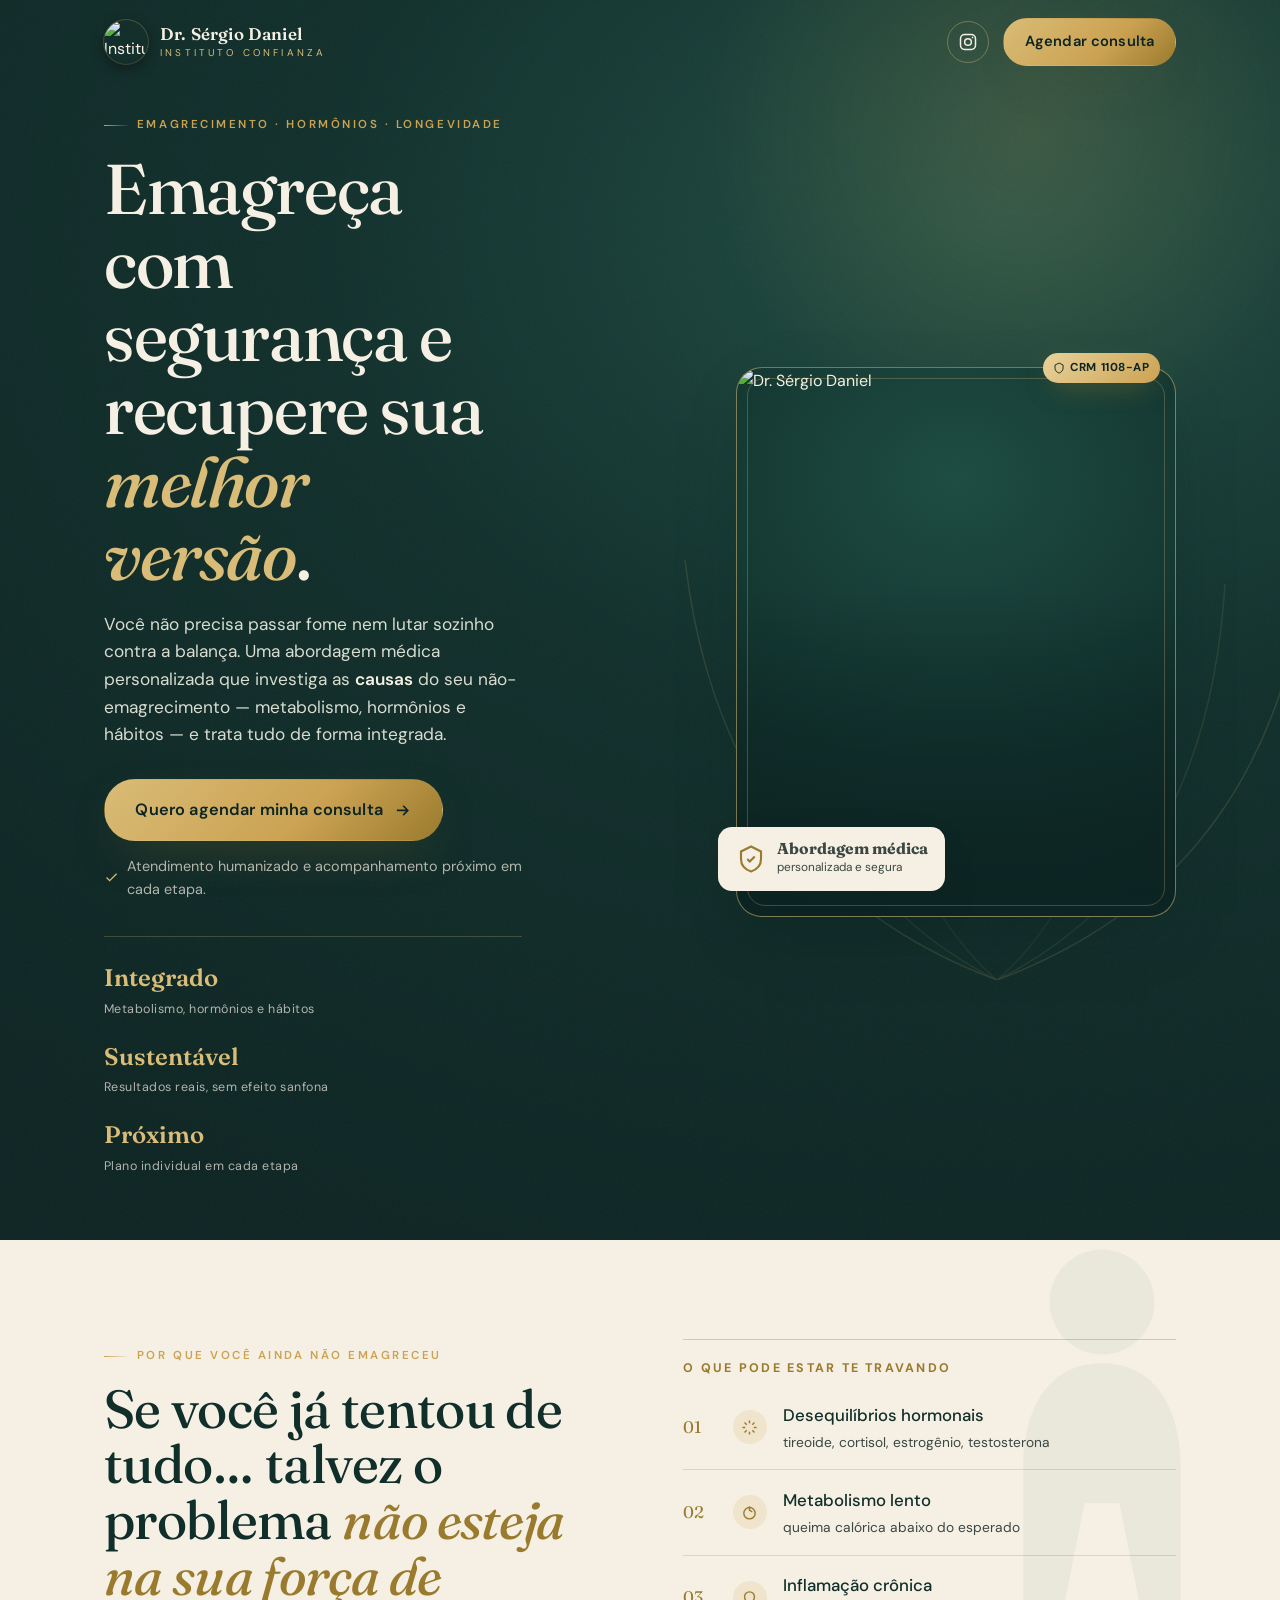
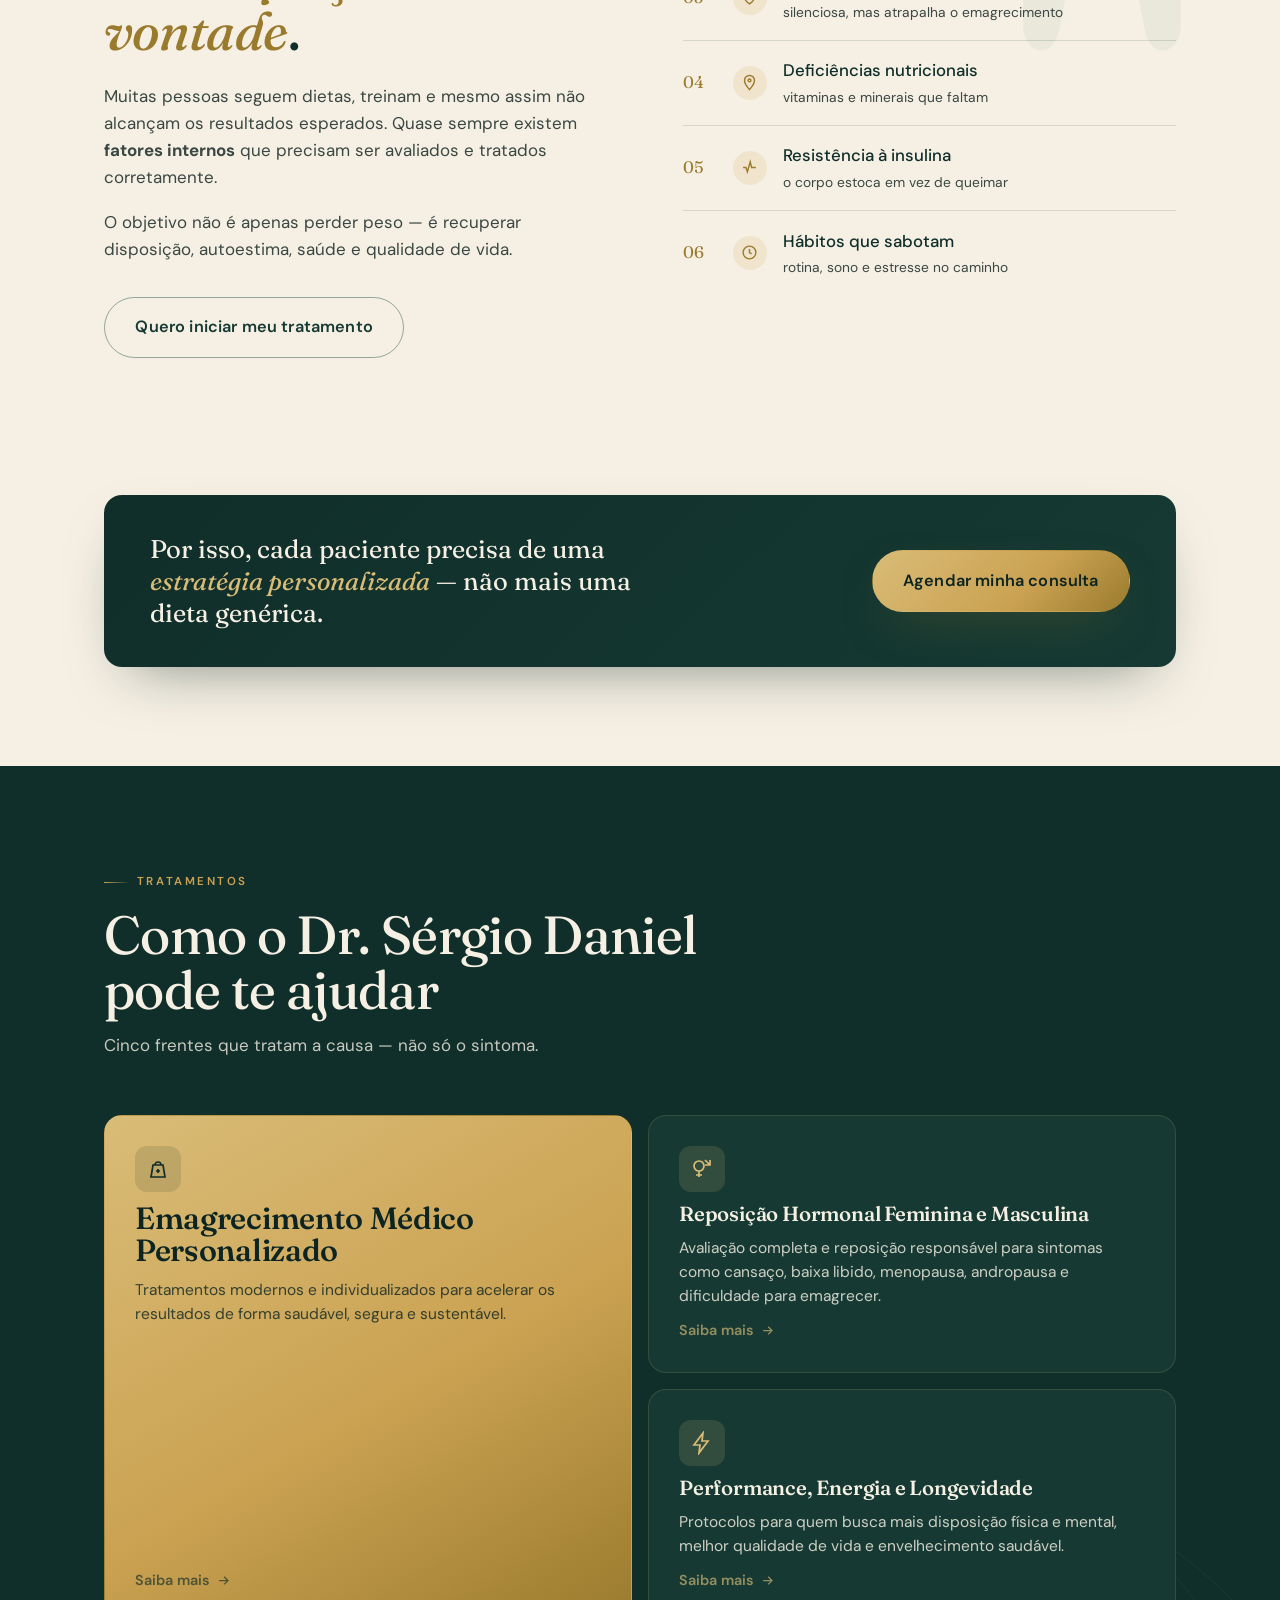
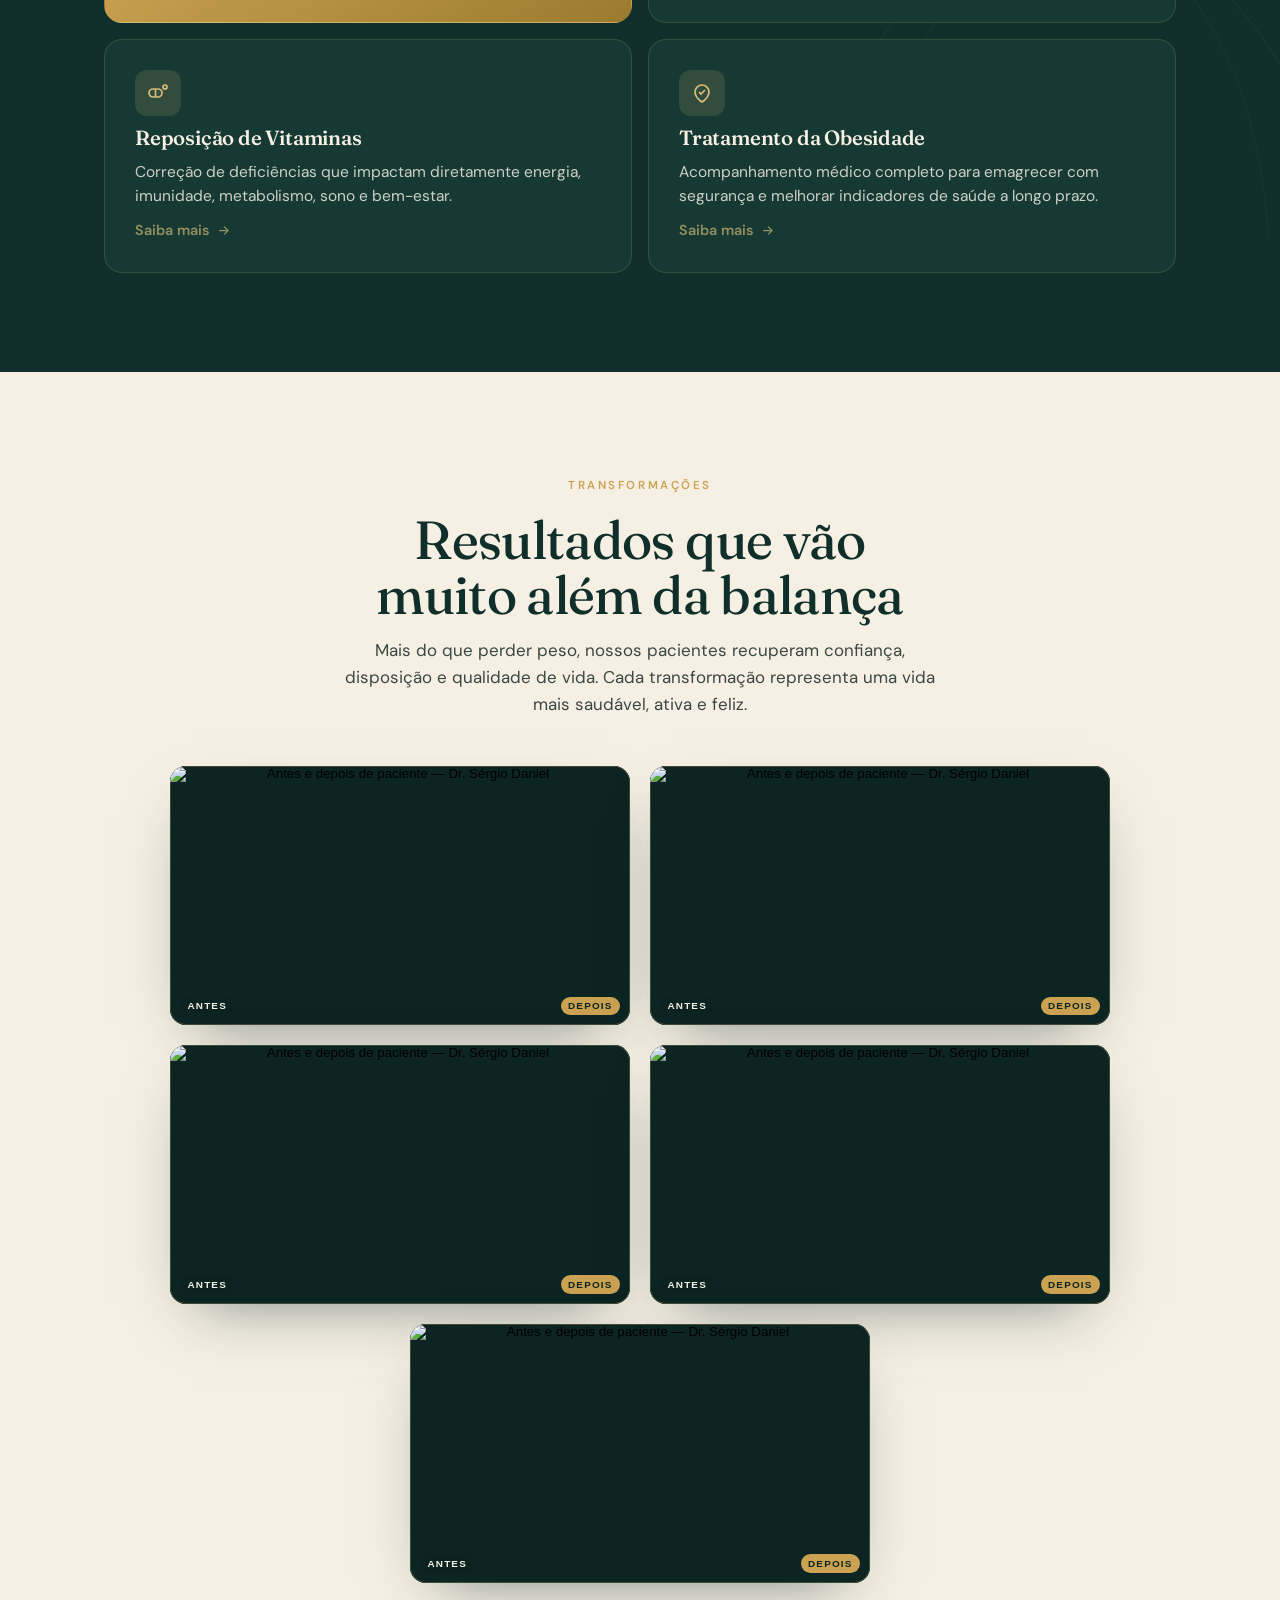
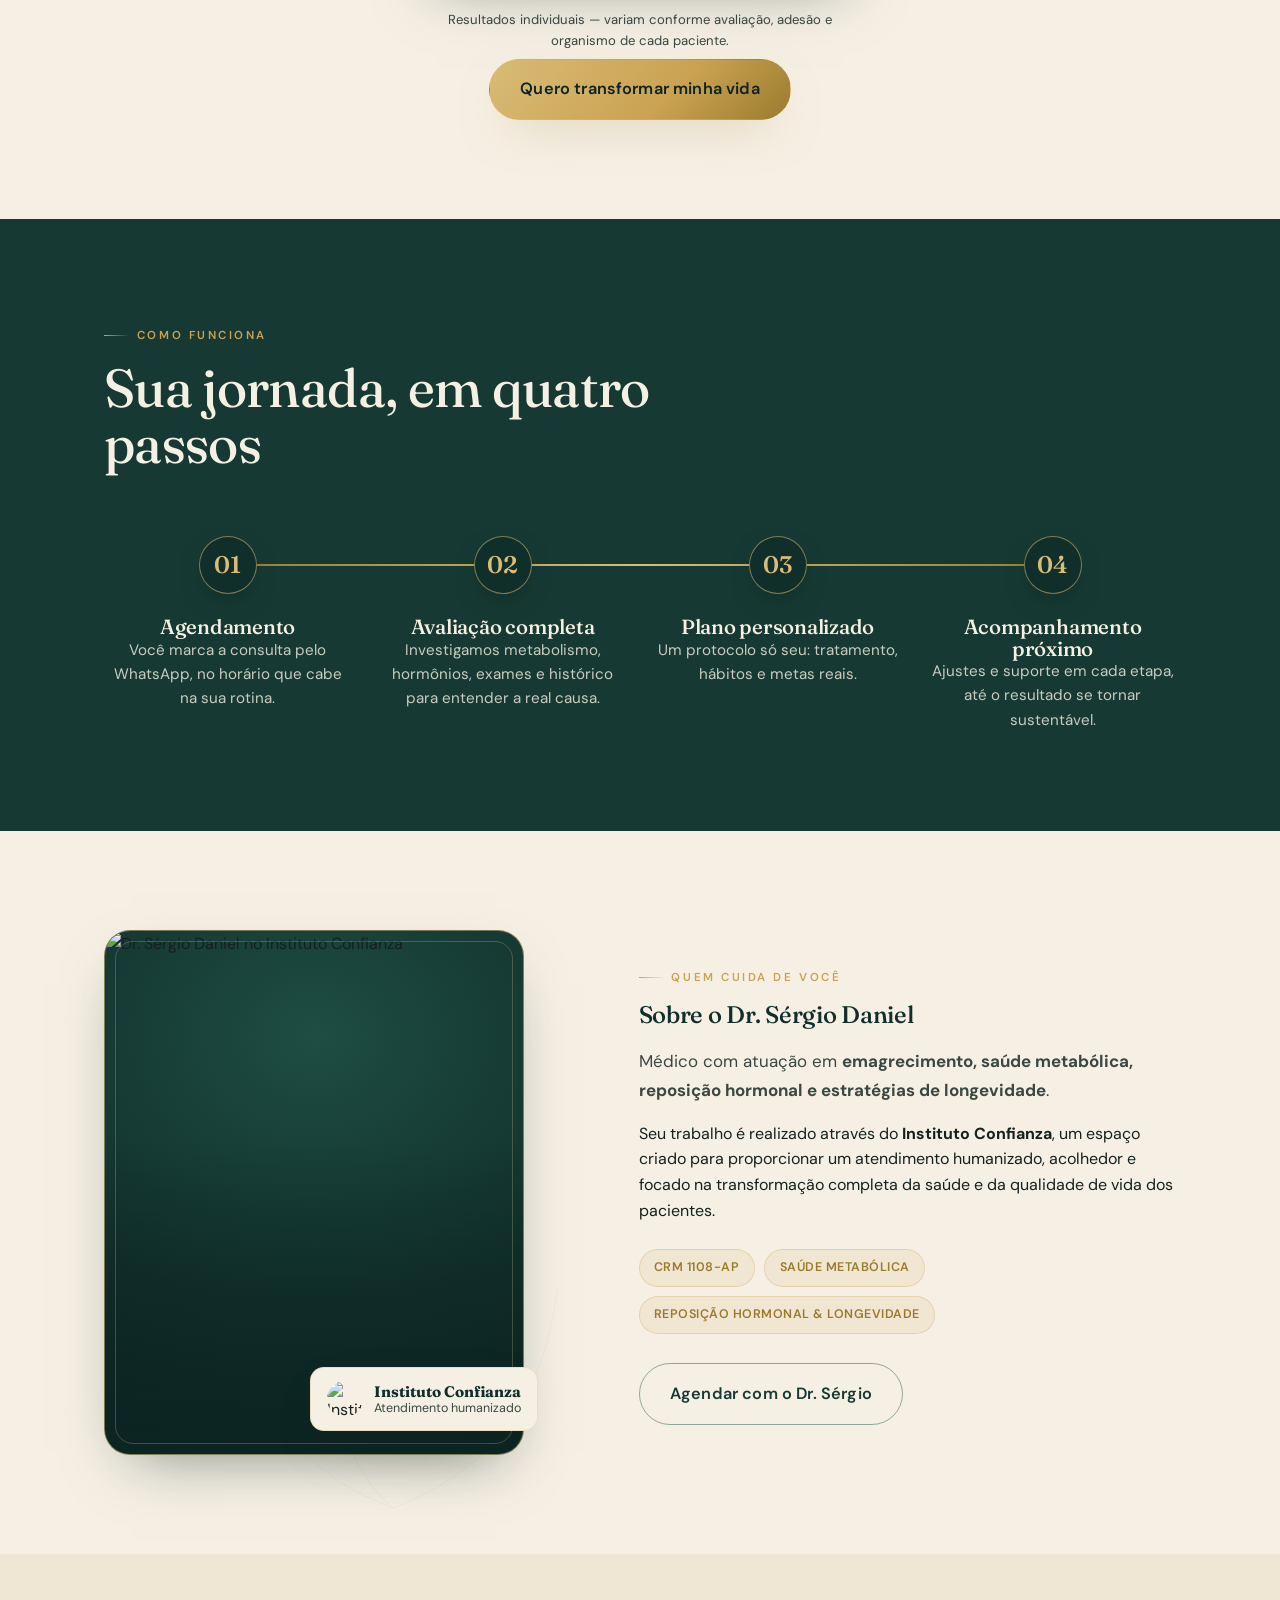
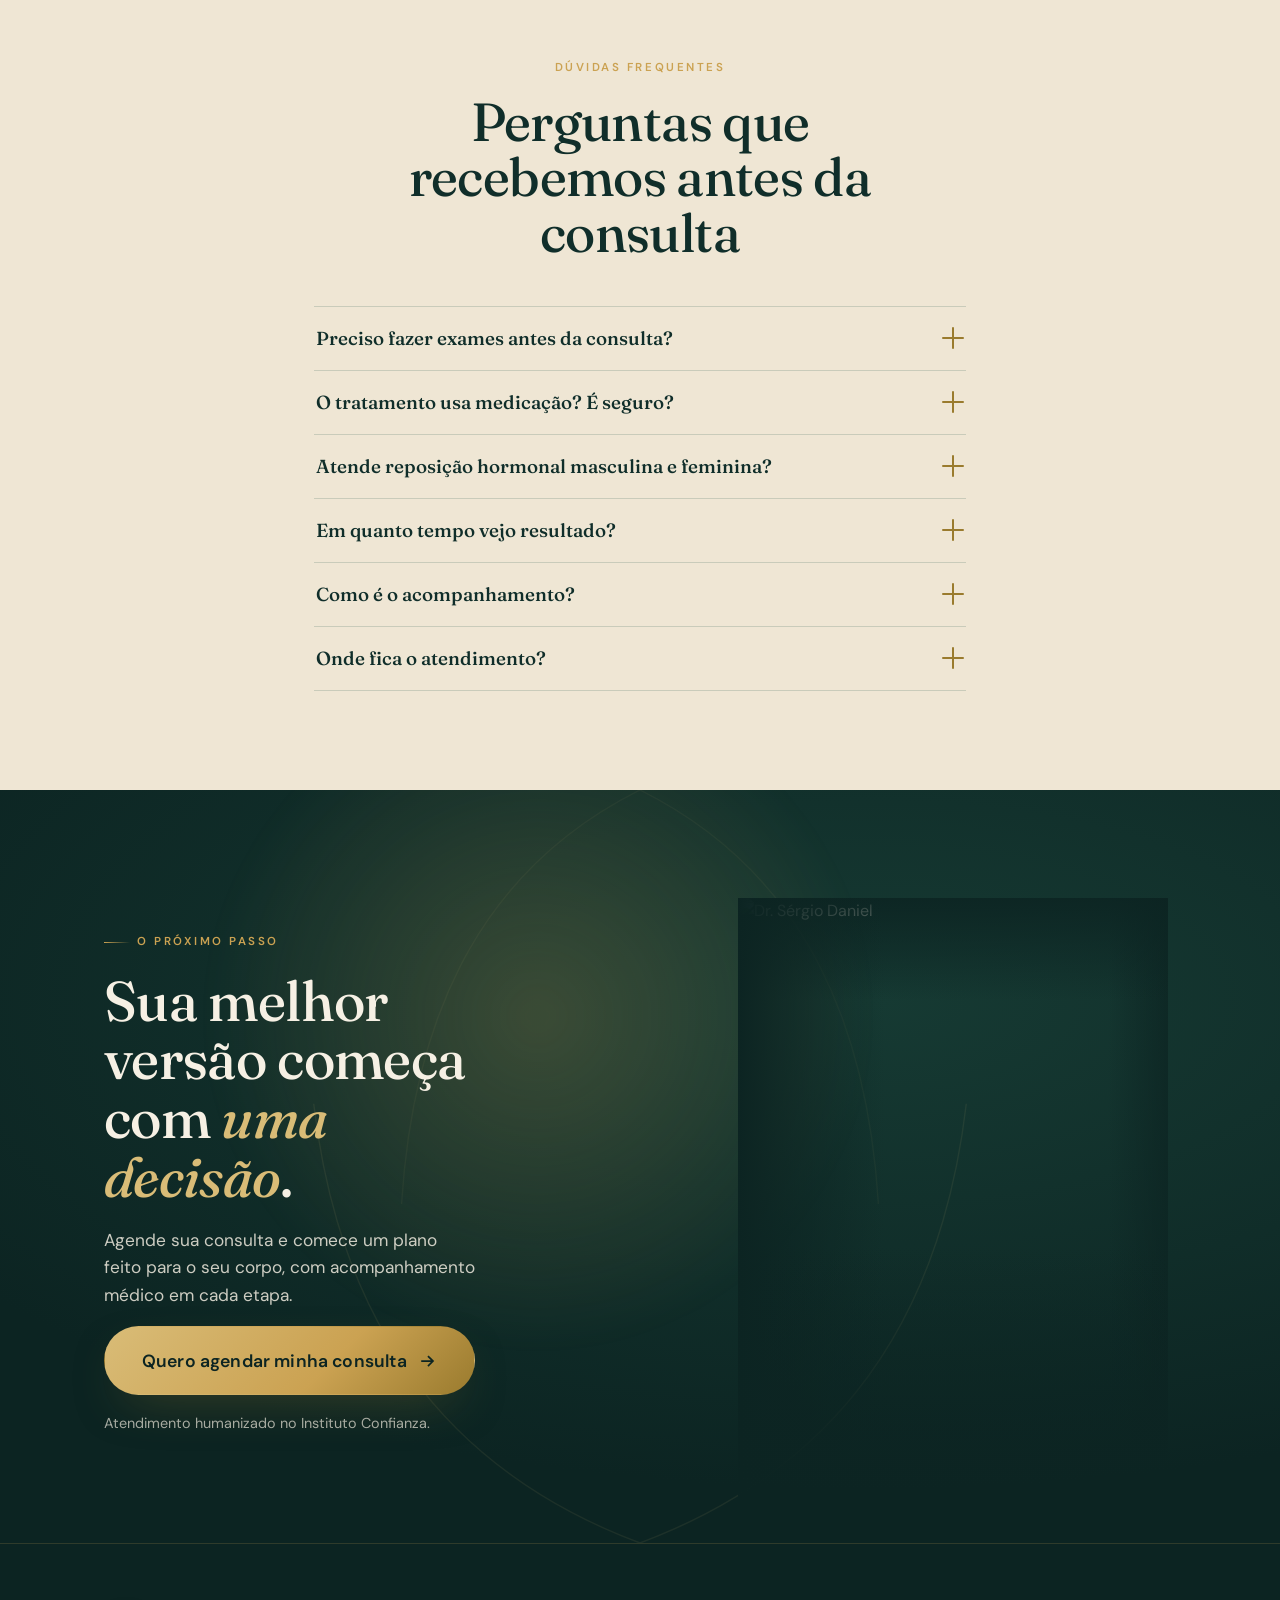
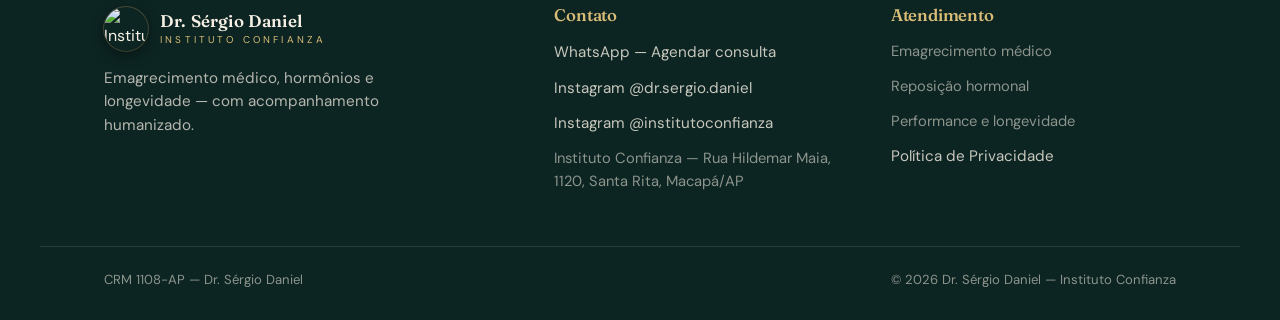
==== commit ac8b0bf6: "CTA final: foto do Dr. Sérgio (dark, IMG_0039) com degradê fundindo na seção Co-Authored-By: Claude " ====
--- a/index.html
+++ b/index.html
@@ -24,7 +24,7 @@
 <link rel="preconnect" href="https://fonts.gstatic.com" crossorigin>
 <link href="https://fonts.googleapis.com/css2?family=Fraunces:ital,opsz,wght@0,9..144,400..600;1,9..144,400..600&family=DM+Sans:opsz,wght@9..40,400..700&display=swap" rel="stylesheet">
 
-<link rel="stylesheet" href="/style.css?v=4">
+<link rel="stylesheet" href="/style.css?v=6">
 </head>
 <body>
 <!-- Google Tag Manager (noscript) -->
@@ -49,6 +49,7 @@
       <a class="btn btn--gold" href="https://wa.me/5596981131105?text=Quero%20agendar%20minha%20consulta" target="_blank" rel="noopener">Agendar consulta</a>
     </nav>
   </div>
+  <div class="site-header__crm">CRM 1108-AP</div>
 </header>
 
 <main id="conteudo">
@@ -322,14 +323,20 @@
 <section class="finale" aria-labelledby="finale-title">
   <span class="finale__glow" aria-hidden="true"></span>
   <svg class="finale__rays" viewBox="0 0 600 600" fill="none" aria-hidden="true"><g stroke="currentColor" stroke-width="1.1"><path d="M300 600C140 540 60 420 40 250" opacity=".8"/><path d="M300 600C460 540 540 420 560 250" opacity=".8"/><path d="M300 0C180 60 120 170 110 330" opacity=".5"/><path d="M300 0C420 60 480 170 490 330" opacity=".5"/></g></svg>
-  <div class="container finale__inner" data-reveal>
-    <h2 id="finale-title">Sua melhor versão começa com <em>uma decisão</em>.</h2>
-    <p>Agende sua consulta e comece um plano feito para o seu corpo, com acompanhamento médico em cada etapa.</p>
-    <a class="btn btn--gold btn--lg" href="https://wa.me/5596981131105?text=Quero%20agendar%20minha%20consulta" target="_blank" rel="noopener">
-      Quero agendar minha consulta
-      <svg viewBox="0 0 24 24" fill="none" stroke="currentColor" stroke-width="2" aria-hidden="true"><path d="M5 12h14M13 6l6 6-6 6"/></svg>
-    </a>
-    <span class="finale__micro">Atendimento humanizado no Instituto Confianza.</span>
+  <div class="container finale__inner">
+    <div class="finale__text" data-reveal>
+      <span class="kicker">O próximo passo</span>
+      <h2 id="finale-title">Sua melhor versão começa com <em>uma decisão</em>.</h2>
+      <p>Agende sua consulta e comece um plano feito para o seu corpo, com acompanhamento médico em cada etapa.</p>
+      <a class="btn btn--gold btn--lg" href="https://wa.me/5596981131105?text=Quero%20agendar%20minha%20consulta" target="_blank" rel="noopener">
+        Quero agendar minha consulta
+        <svg viewBox="0 0 24 24" fill="none" stroke="currentColor" stroke-width="2" aria-hidden="true"><path d="M5 12h14M13 6l6 6-6 6"/></svg>
+      </a>
+      <span class="finale__micro">Atendimento humanizado no Instituto Confianza.</span>
+    </div>
+    <figure class="finale__photo" data-reveal>
+      <img src="/.netlify/images?url=/images/dr-sergio-cta.jpg&w=900&q=84" alt="Dr. Sérgio Daniel" width="900" height="1350" loading="lazy">
+    </figure>
   </div>
 </section>
 
--- a/style.css
+++ b/style.css
@@ -97,6 +97,11 @@
   padding:12px 0;border-bottom-color:color-mix(in srgb,var(--gold-500) 22%,transparent);
 }
 .site-header__row{display:flex;align-items:center;justify-content:space-between;gap:20px}
+.site-header__crm{display:none;text-align:center;font-size:.6rem;letter-spacing:.2em;text-transform:uppercase;font-weight:700;color:var(--gold-400);margin-top:5px}
+@media (max-width:900px){
+  .site-header{flex-direction:column;align-items:stretch}
+  .site-header__crm{display:block}
+}
 .brand{display:flex;align-items:center;gap:12px;color:var(--cream)}
 .brand__mark{width:44px;height:44px;flex:none;border-radius:50%;object-fit:cover;box-shadow:0 4px 14px rgba(0,0,0,.4),0 0 0 1px color-mix(in srgb,var(--gold-400) 30%,transparent)}
 .brand__name{display:flex;flex-direction:column;line-height:1}
@@ -373,20 +378,36 @@
 .faq__a p{padding:0 2px 22px;color:var(--paper-text);font-size:1rem;line-height:1.65;max-width:64ch}
 
 /* SEÇÃO 8 — CTA final (Spotlight) ------------------------- */
-.finale{position:relative;isolation:isolate;overflow:hidden;text-align:center;color:var(--cream);
-  background:radial-gradient(110% 80% at 50% 30%,var(--green-800),var(--green-950) 70%);
-  padding:clamp(90px,14vh,170px) 0}
-.finale__glow{position:absolute;left:50%;top:30%;width:80vw;max-width:760px;height:80vw;max-height:760px;
+.finale{position:relative;isolation:isolate;overflow:hidden;color:var(--cream);
+  background:radial-gradient(120% 90% at 68% 28%,var(--green-800),var(--green-950) 72%);
+  padding:clamp(70px,12vh,150px) 0 0}
+.finale__glow{position:absolute;left:42%;top:30%;width:80vw;max-width:760px;height:80vw;max-height:760px;
   transform:translate(-50%,-50%);z-index:-1;
-  background:radial-gradient(circle,color-mix(in srgb,var(--gold-500) 24%,transparent),transparent 62%);
+  background:radial-gradient(circle,color-mix(in srgb,var(--gold-500) 22%,transparent),transparent 62%);
   filter:blur(10px);animation:glowPulse 7s ease-in-out infinite}
 .finale__rays{position:absolute;inset:0;width:100%;height:100%;color:var(--gold-400);opacity:.1;z-index:-1}
-.finale__inner{max-width:720px;margin-inline:auto;display:flex;flex-direction:column;align-items:center;gap:1.1rem}
-.finale h2{font-size:clamp(2.2rem,5vw,3.8rem);font-weight:480;line-height:1.05}
+.finale__inner{display:grid;grid-template-columns:1.05fr .82fr;gap:clamp(24px,5vw,56px);align-items:end;max-width:var(--maxw);margin-inline:auto;padding-inline:var(--gutter)}
+.finale__text{display:flex;flex-direction:column;align-items:flex-start;gap:1.05rem;max-width:34ch;padding-bottom:clamp(72px,12vh,140px)}
+.finale h2{font-size:clamp(2.1rem,4.5vw,3.5rem);font-weight:480;line-height:1.05;margin:.2rem 0}
 .finale h2 em{font-style:italic;color:var(--gold-400)}
-.finale p{font-size:1.1rem;color:color-mix(in srgb,var(--cream) 82%,transparent);max-width:46ch}
+.finale p{font-size:1.08rem;color:color-mix(in srgb,var(--cream) 82%,transparent);max-width:42ch}
 .finale__micro{font-size:.9rem;color:color-mix(in srgb,var(--cream) 66%,transparent)}
+.finale__photo{position:relative;margin:0;align-self:end;justify-self:center;width:100%;max-width:430px}
+.finale__photo img{display:block;width:100%;height:auto}
+.finale__photo::after{content:"";position:absolute;inset:0;pointer-events:none;
+  background:
+    linear-gradient(to top,var(--green-950) 1%,transparent 46%),
+    linear-gradient(to right,var(--green-950),transparent 34%),
+    linear-gradient(to bottom,color-mix(in srgb,var(--green-950) 88%,transparent),transparent 16%),
+    linear-gradient(to left,color-mix(in srgb,var(--green-950) 72%,transparent),transparent 14%)}
 .btn--lg{padding:1.2rem 2.3rem;font-size:1.1rem}
+@media (max-width:760px){
+  .finale__inner{grid-template-columns:1fr;gap:0}
+  .finale__text{align-items:center;text-align:center;max-width:none;padding-bottom:clamp(28px,5vh,46px)}
+  .finale__text .kicker::before{display:none}
+  .finale p{margin-inline:auto}
+  .finale__photo{justify-self:center;max-width:300px}
+}
 
 /* FOOTER -------------------------------------------------- */
 .site-footer{background:var(--green-950);color:color-mix(in srgb,var(--cream) 72%,transparent);
@@ -499,7 +520,7 @@
   .hero__sub{font-size:1rem}
   .hero__cta .btn{width:100%}
   .portrait__badge{left:8px;bottom:12px;padding:.7rem .9rem}
-  .brand__name span{display:none}
+  .brand__name span{display:block}
   .problema__close{flex-direction:column;align-items:flex-start}
 }
 
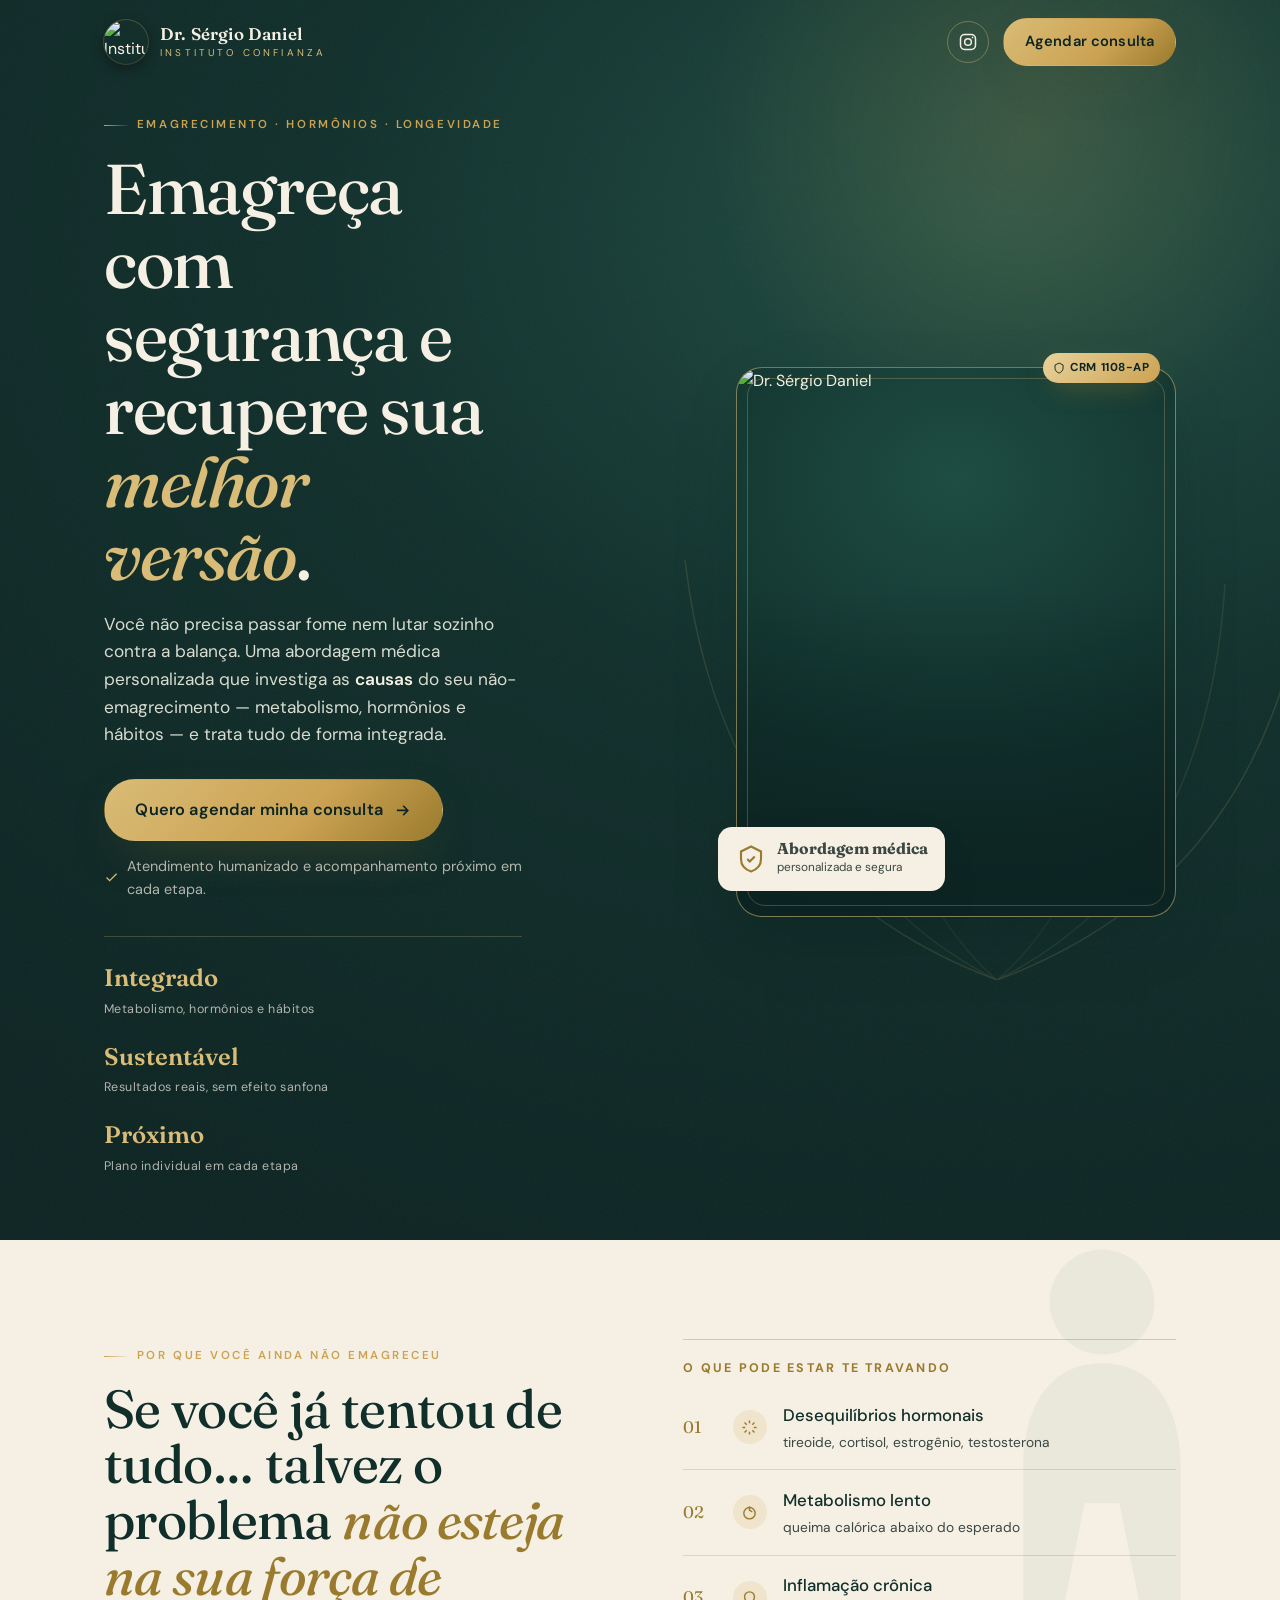
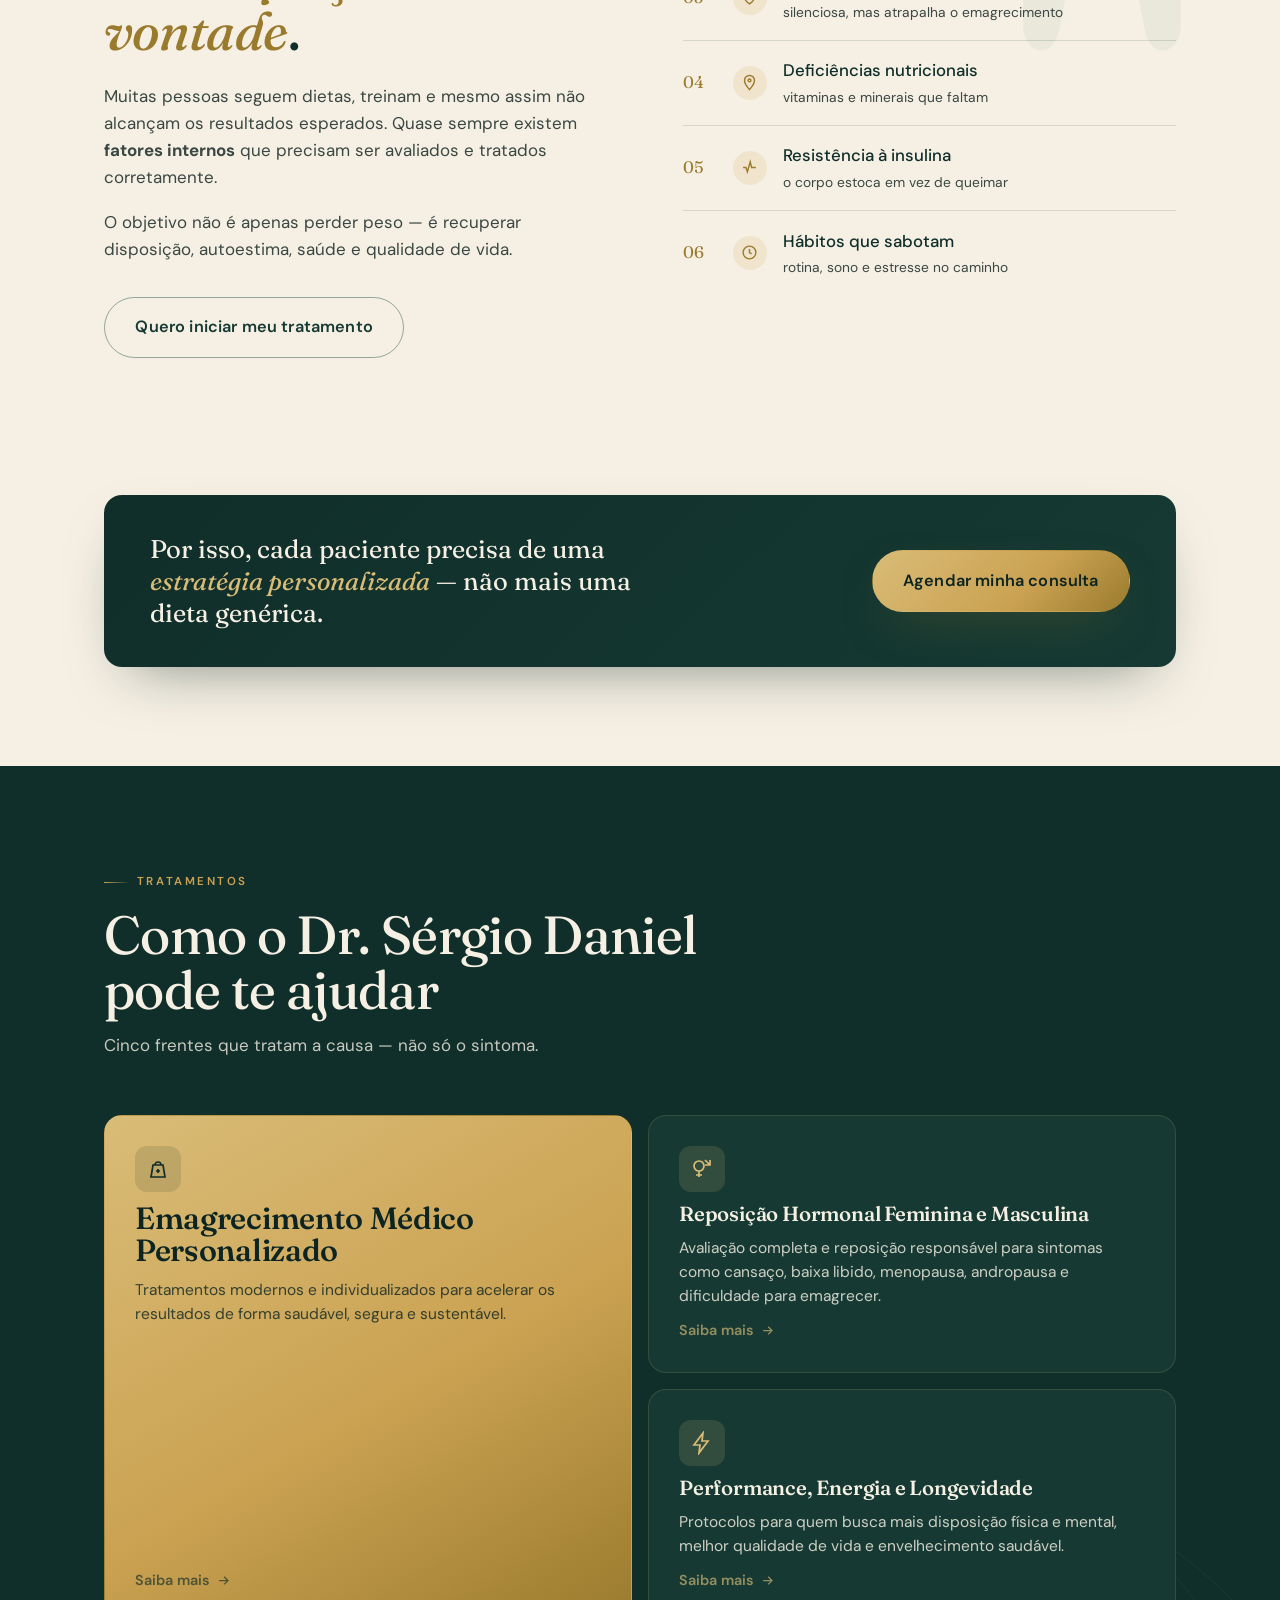
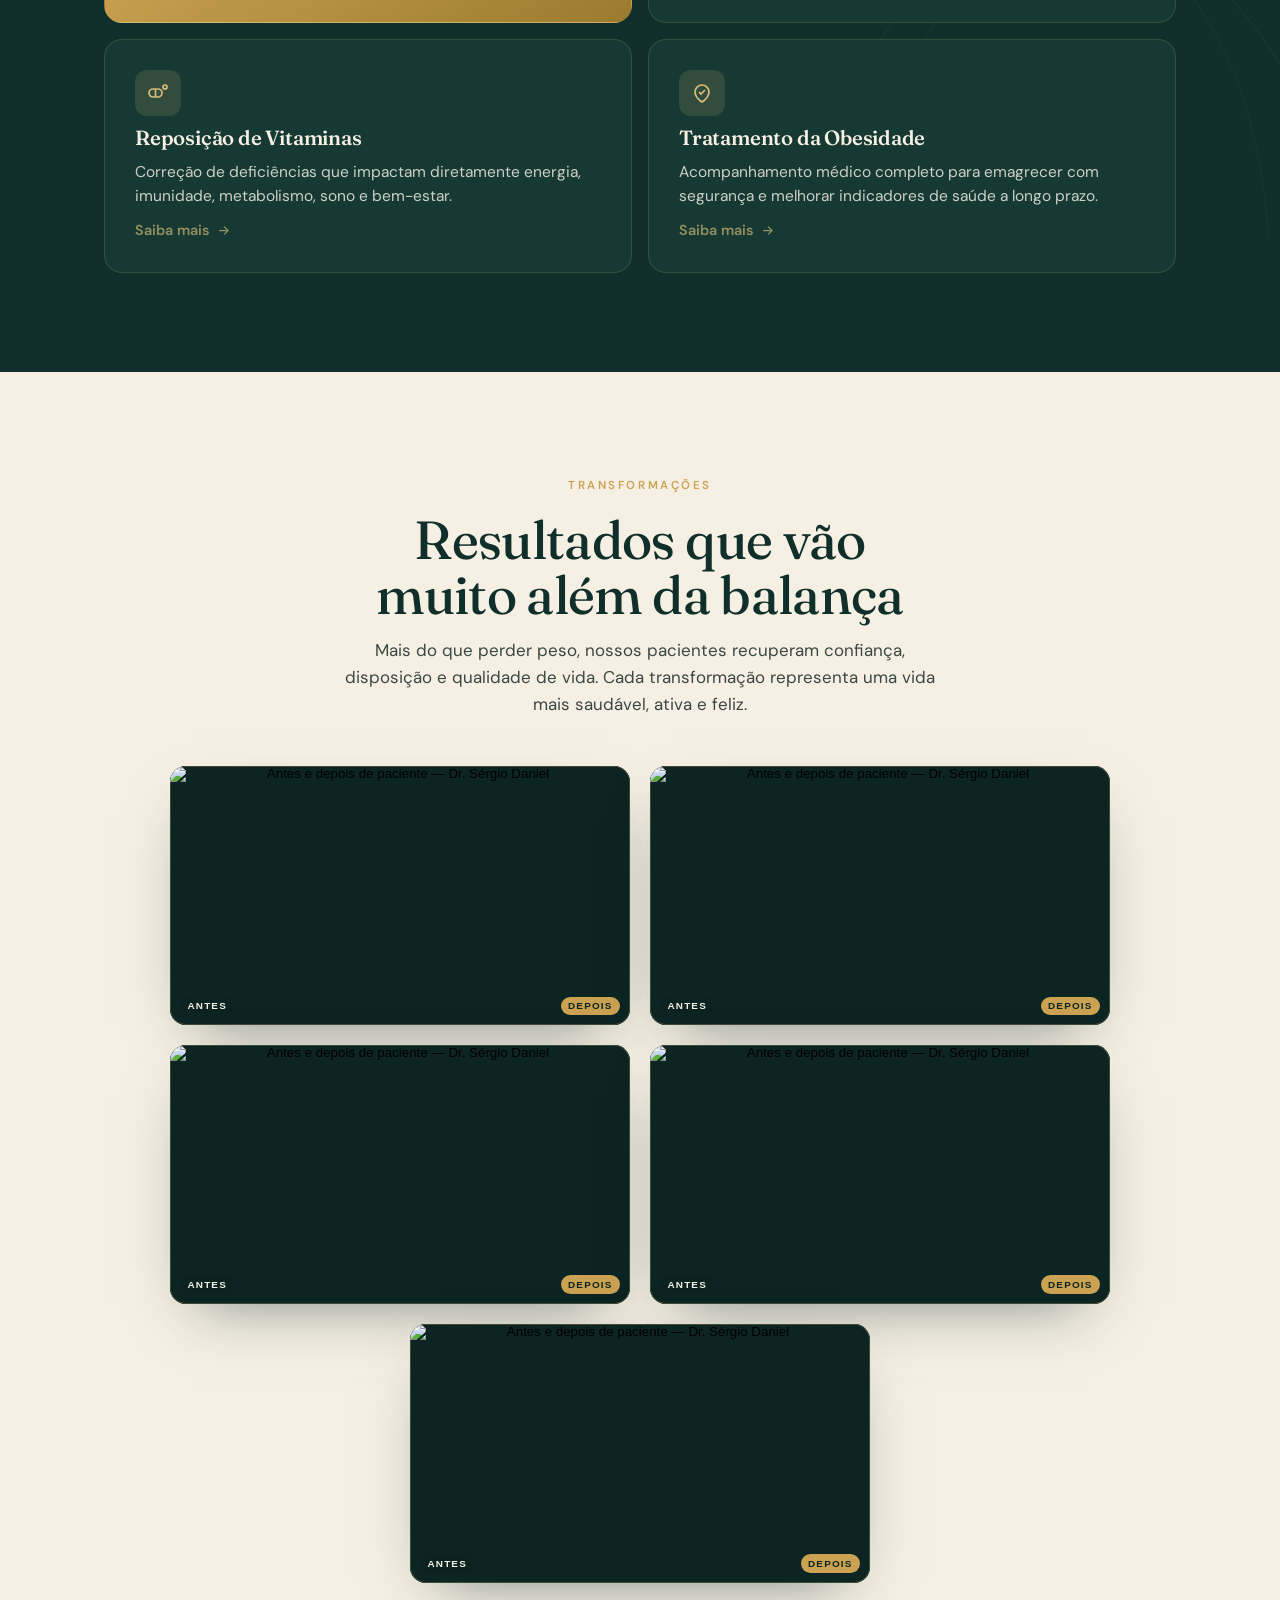
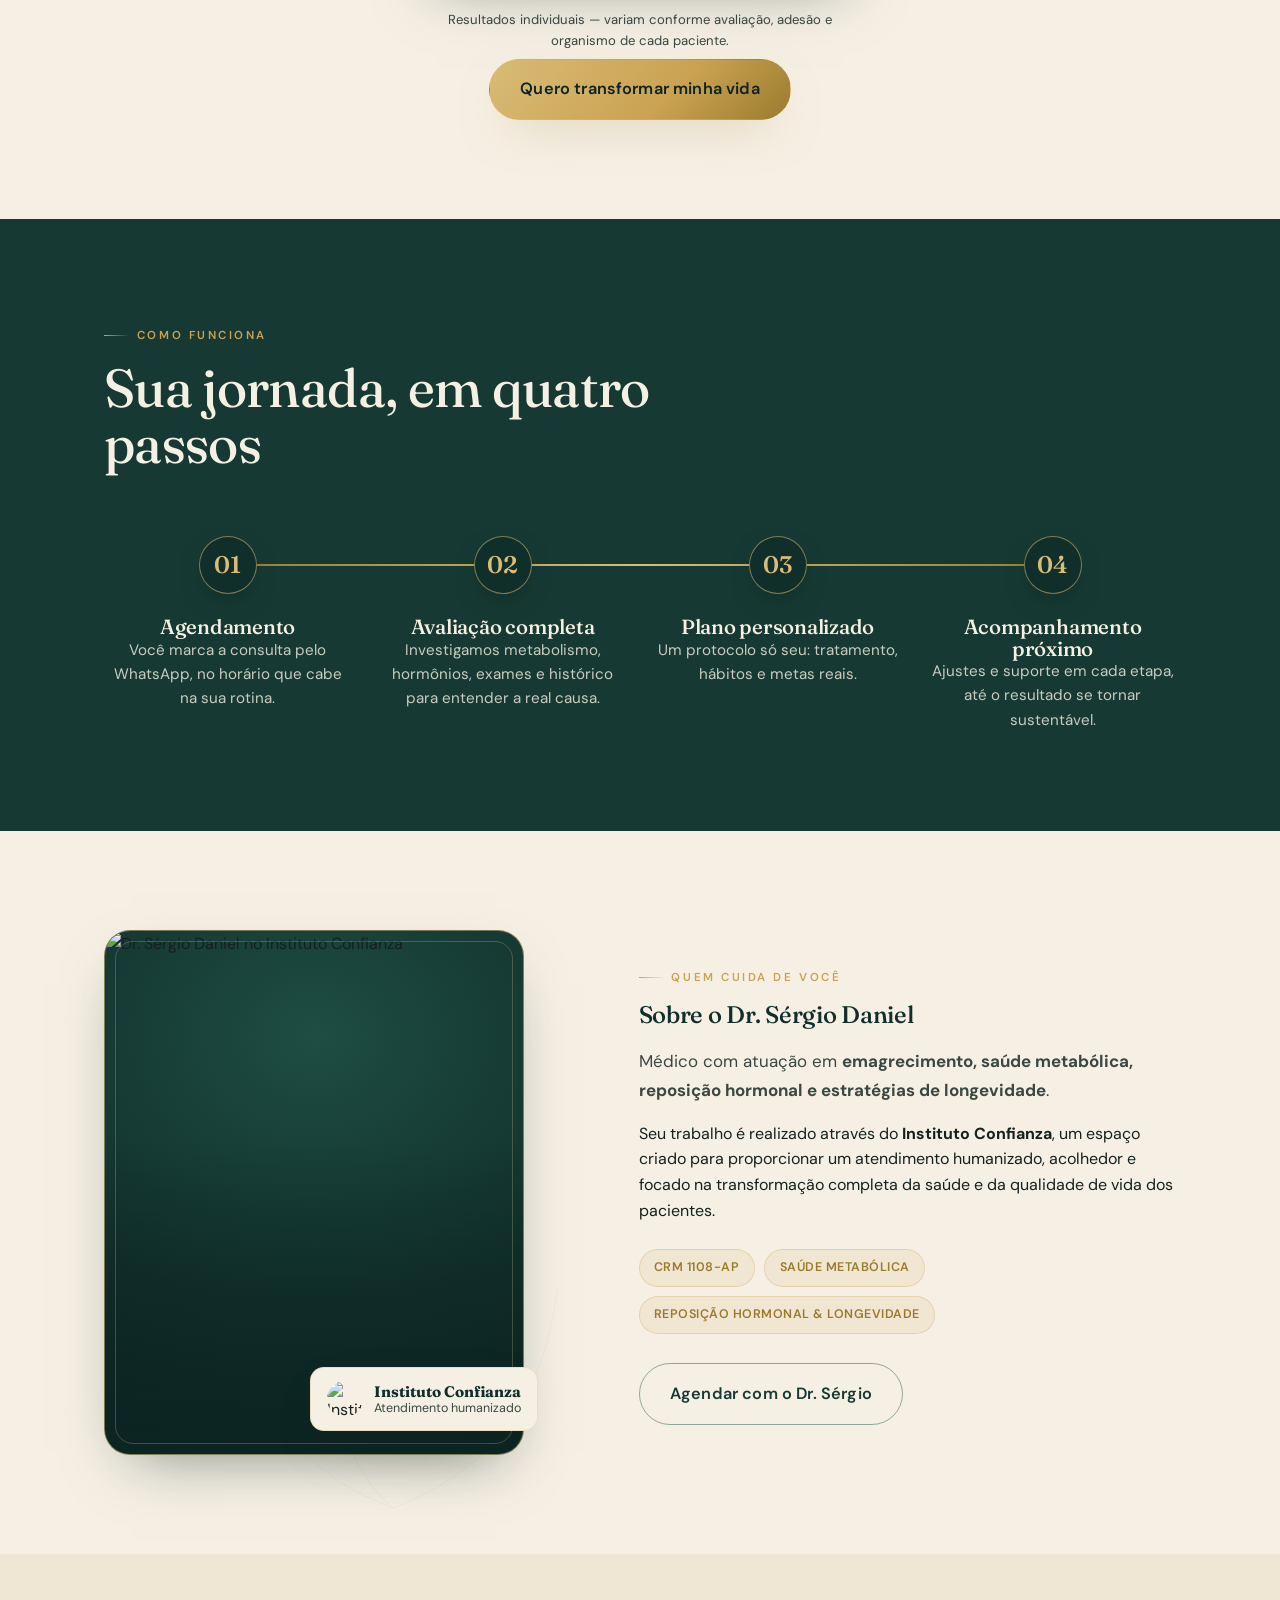
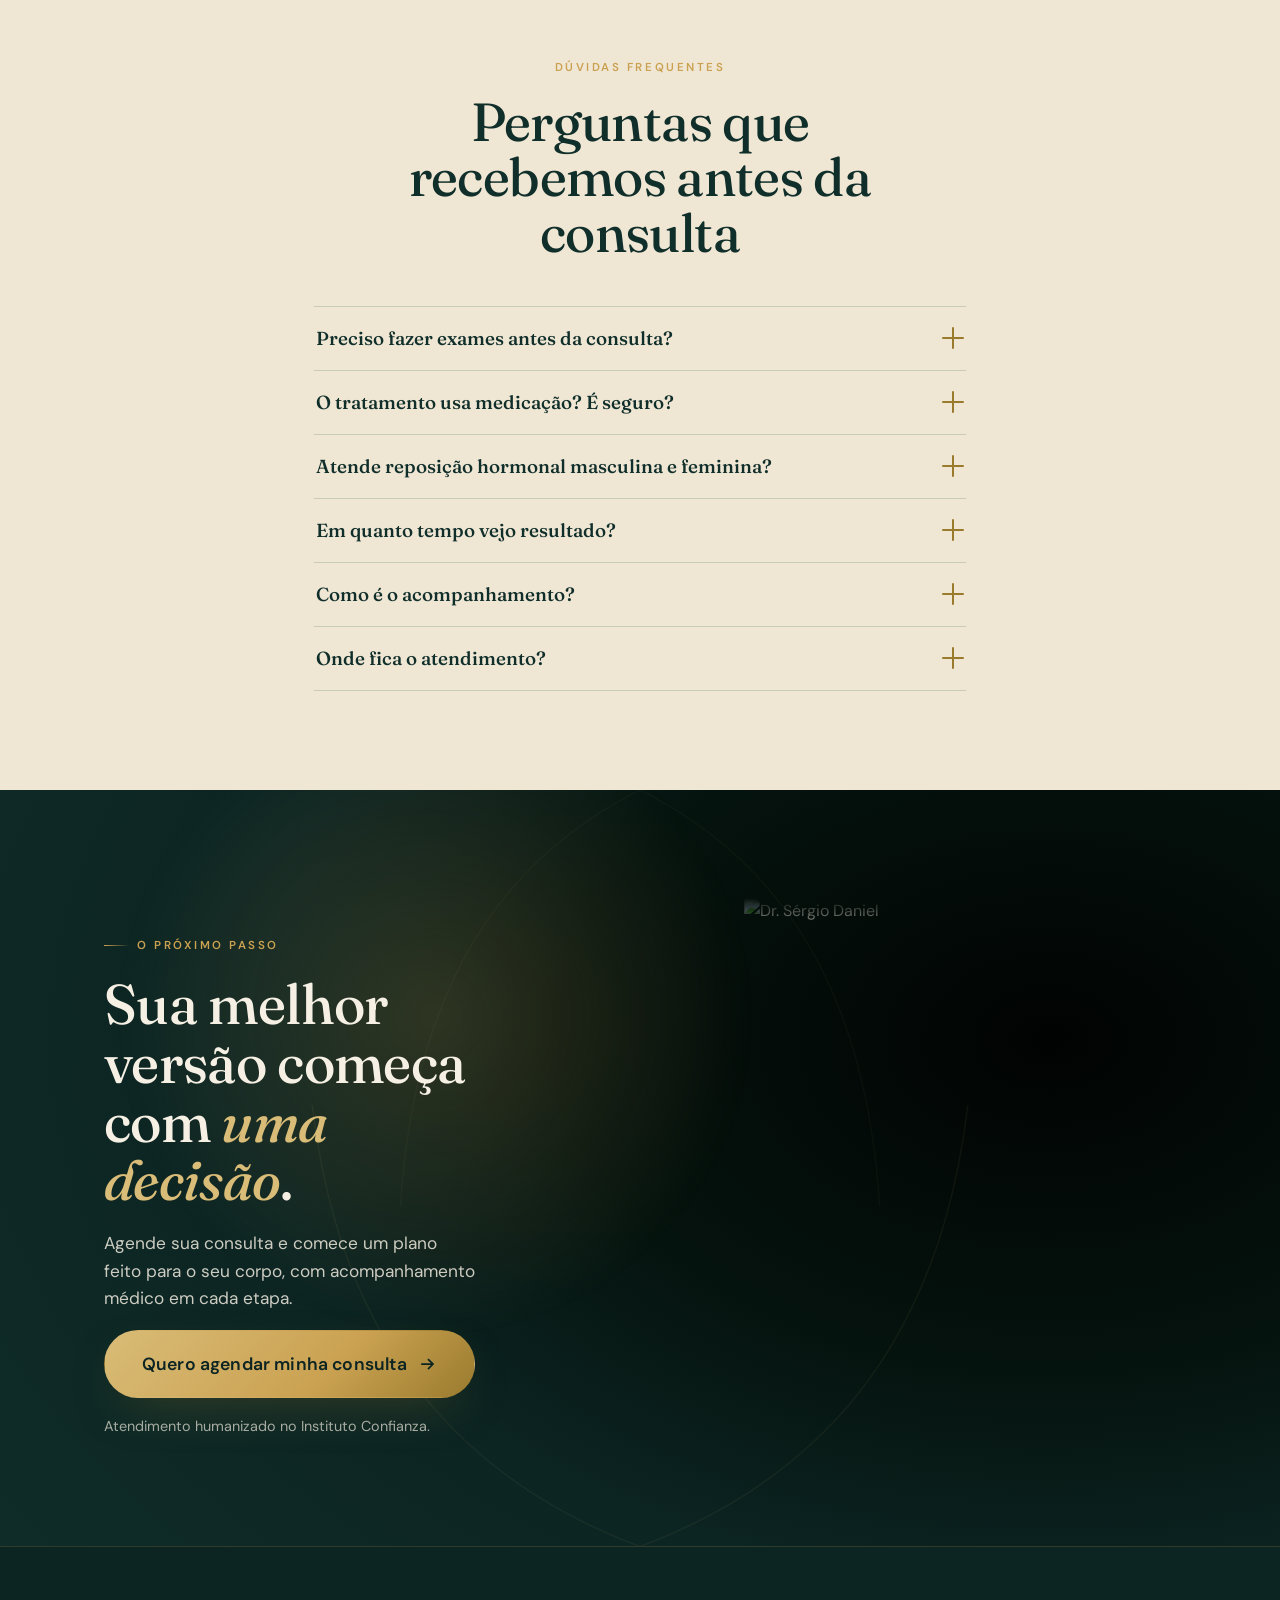
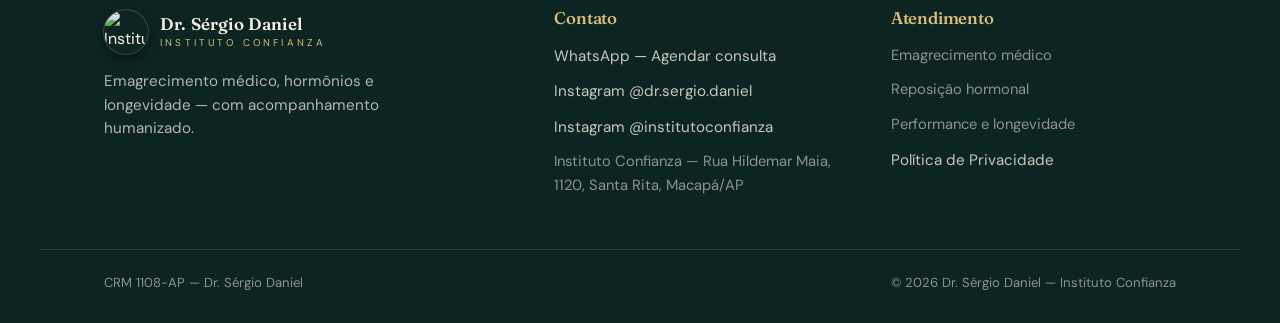
==== commit 822aa558: "3 fotos distintas (hero 0005 / sobre 0012 / CTA 0043); degradê do CTA na seção fundindo na silhueta " ====
--- a/index.html
+++ b/index.html
@@ -24,7 +24,7 @@
 <link rel="preconnect" href="https://fonts.gstatic.com" crossorigin>
 <link href="https://fonts.googleapis.com/css2?family=Fraunces:ital,opsz,wght@0,9..144,400..600;1,9..144,400..600&family=DM+Sans:opsz,wght@9..40,400..700&display=swap" rel="stylesheet">
 
-<link rel="stylesheet" href="/style.css?v=6">
+<link rel="stylesheet" href="/style.css?v=7">
 </head>
 <body>
 <!-- Google Tag Manager (noscript) -->
--- a/style.css
+++ b/style.css
@@ -379,34 +379,31 @@
 
 /* SEÇÃO 8 — CTA final (Spotlight) ------------------------- */
 .finale{position:relative;isolation:isolate;overflow:hidden;color:var(--cream);
-  background:radial-gradient(120% 90% at 68% 28%,var(--green-800),var(--green-950) 72%);
+  background:radial-gradient(108% 125% at 82% 33%,#010302 0%,#05130e 35%,var(--green-950) 58%,var(--green-900) 100%);
   padding:clamp(70px,12vh,150px) 0 0}
-.finale__glow{position:absolute;left:42%;top:30%;width:80vw;max-width:760px;height:80vw;max-height:760px;
+.finale__glow{position:absolute;left:34%;top:30%;width:80vw;max-width:720px;height:80vw;max-height:720px;
   transform:translate(-50%,-50%);z-index:-1;
-  background:radial-gradient(circle,color-mix(in srgb,var(--gold-500) 22%,transparent),transparent 62%);
+  background:radial-gradient(circle,color-mix(in srgb,var(--gold-500) 20%,transparent),transparent 62%);
   filter:blur(10px);animation:glowPulse 7s ease-in-out infinite}
-.finale__rays{position:absolute;inset:0;width:100%;height:100%;color:var(--gold-400);opacity:.1;z-index:-1}
-.finale__inner{display:grid;grid-template-columns:1.05fr .82fr;gap:clamp(24px,5vw,56px);align-items:end;max-width:var(--maxw);margin-inline:auto;padding-inline:var(--gutter)}
+.finale__rays{position:absolute;inset:0;width:100%;height:100%;color:var(--gold-400);opacity:.08;z-index:-1}
+.finale__inner{display:grid;grid-template-columns:1.08fr .8fr;gap:clamp(24px,5vw,56px);align-items:end;max-width:var(--maxw);margin-inline:auto;padding-inline:var(--gutter)}
 .finale__text{display:flex;flex-direction:column;align-items:flex-start;gap:1.05rem;max-width:34ch;padding-bottom:clamp(72px,12vh,140px)}
 .finale h2{font-size:clamp(2.1rem,4.5vw,3.5rem);font-weight:480;line-height:1.05;margin:.2rem 0}
 .finale h2 em{font-style:italic;color:var(--gold-400)}
 .finale p{font-size:1.08rem;color:color-mix(in srgb,var(--cream) 82%,transparent);max-width:42ch}
 .finale__micro{font-size:.9rem;color:color-mix(in srgb,var(--cream) 66%,transparent)}
-.finale__photo{position:relative;margin:0;align-self:end;justify-self:center;width:100%;max-width:430px}
-.finale__photo img{display:block;width:100%;height:auto}
-.finale__photo::after{content:"";position:absolute;inset:0;pointer-events:none;
-  background:
-    linear-gradient(to top,var(--green-950) 1%,transparent 46%),
-    linear-gradient(to right,var(--green-950),transparent 34%),
-    linear-gradient(to bottom,color-mix(in srgb,var(--green-950) 88%,transparent),transparent 16%),
-    linear-gradient(to left,color-mix(in srgb,var(--green-950) 72%,transparent),transparent 14%)}
+.finale__photo{position:relative;margin:0;align-self:end;justify-self:center;width:100%;max-width:450px}
+.finale__photo img{display:block;width:100%;height:auto;
+  -webkit-mask-image:linear-gradient(to bottom,transparent 0%,#000 7%,#000 55%,transparent 90%);
+  mask-image:linear-gradient(to bottom,transparent 0%,#000 7%,#000 55%,transparent 90%)}
 .btn--lg{padding:1.2rem 2.3rem;font-size:1.1rem}
 @media (max-width:760px){
+  .finale{background:radial-gradient(150% 86% at 50% 84%,#010302 0%,#05130e 34%,var(--green-950) 60%,var(--green-900) 100%)}
   .finale__inner{grid-template-columns:1fr;gap:0}
   .finale__text{align-items:center;text-align:center;max-width:none;padding-bottom:clamp(28px,5vh,46px)}
   .finale__text .kicker::before{display:none}
   .finale p{margin-inline:auto}
-  .finale__photo{justify-self:center;max-width:300px}
+  .finale__photo{justify-self:center;max-width:320px}
 }
 
 /* FOOTER -------------------------------------------------- */
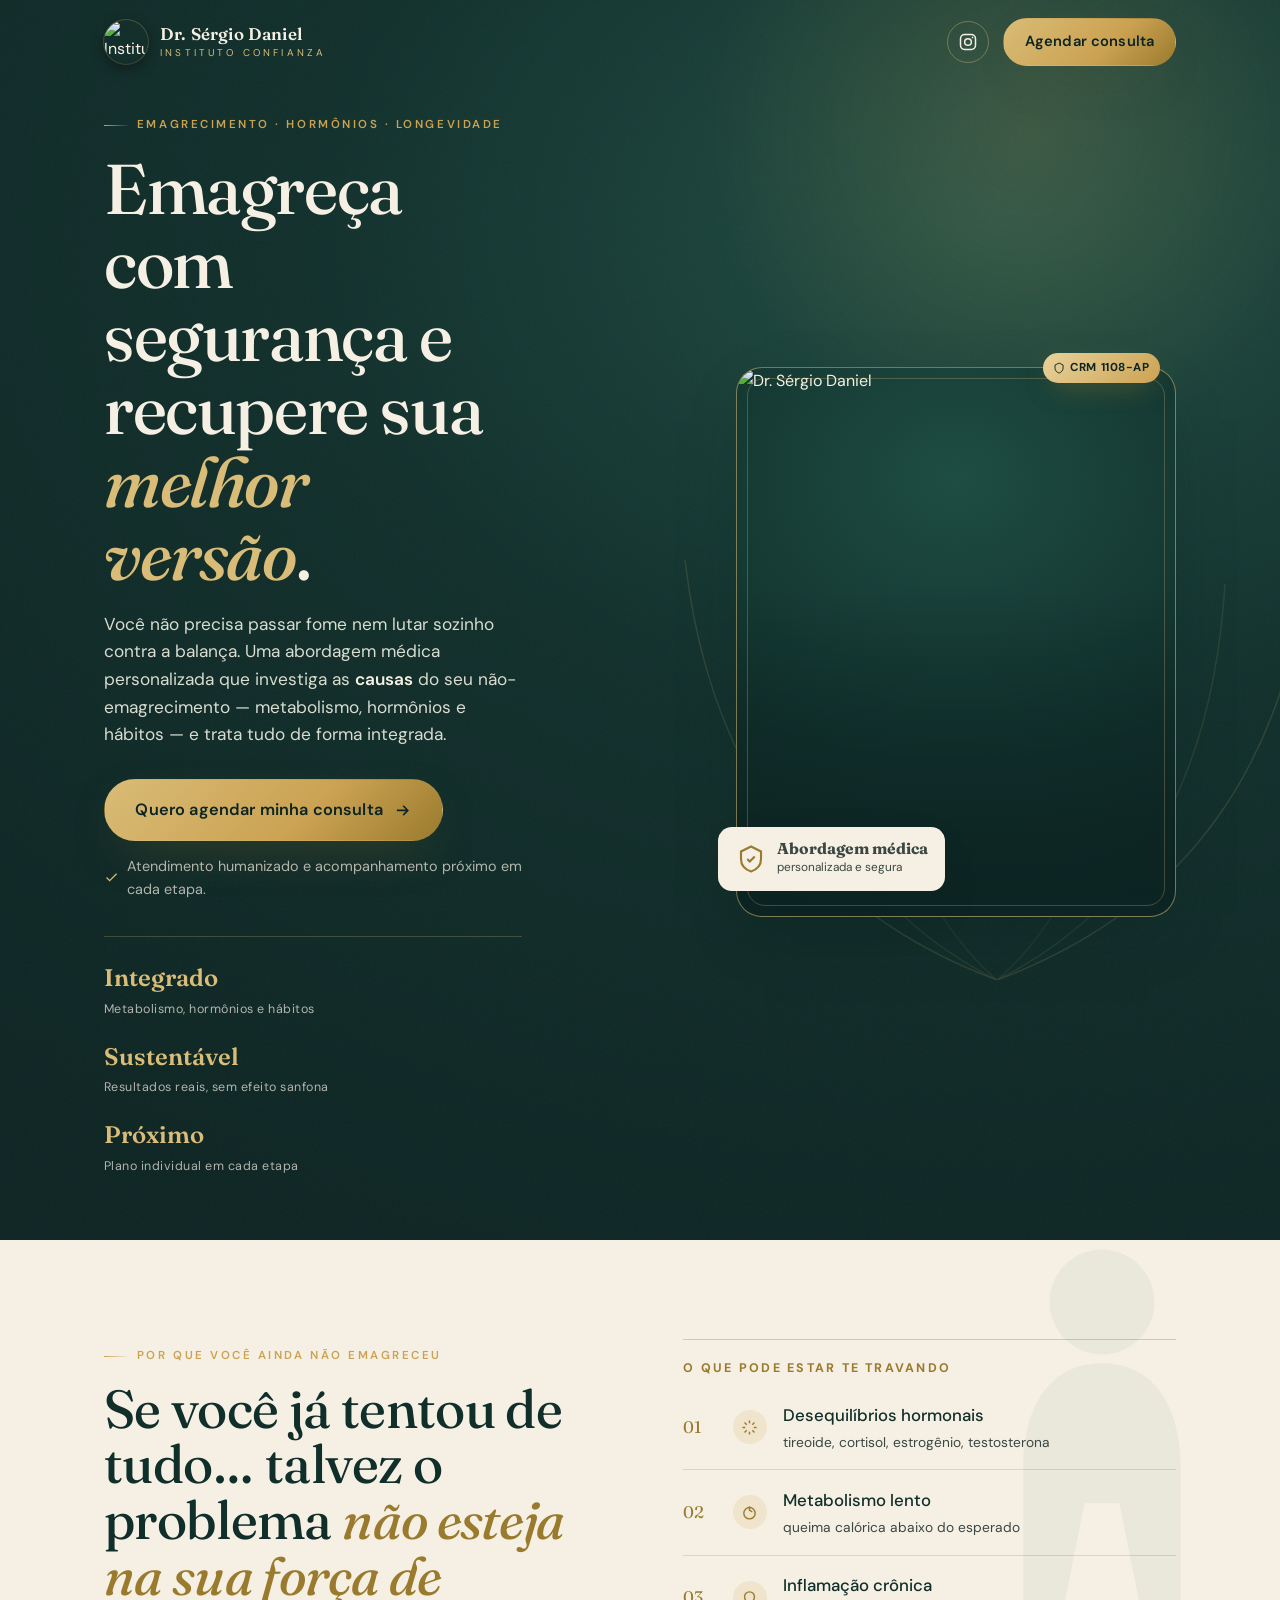
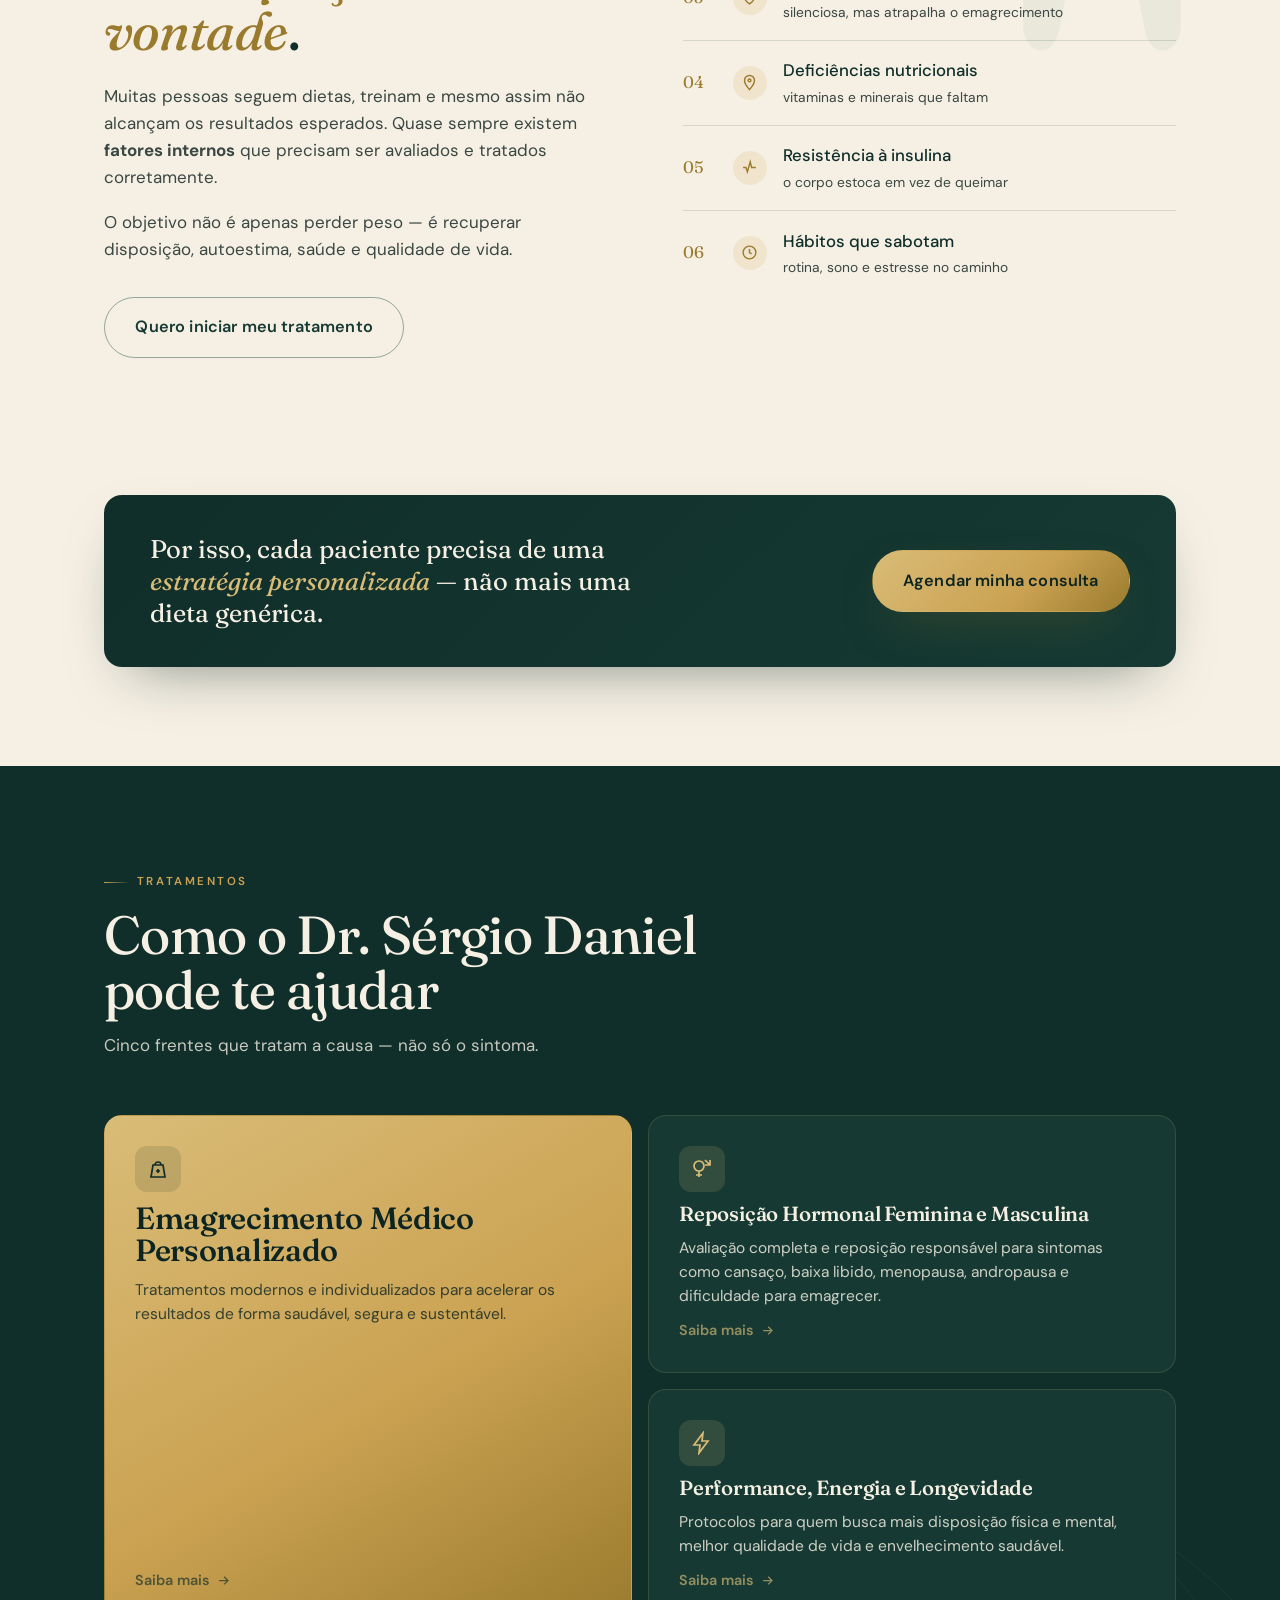
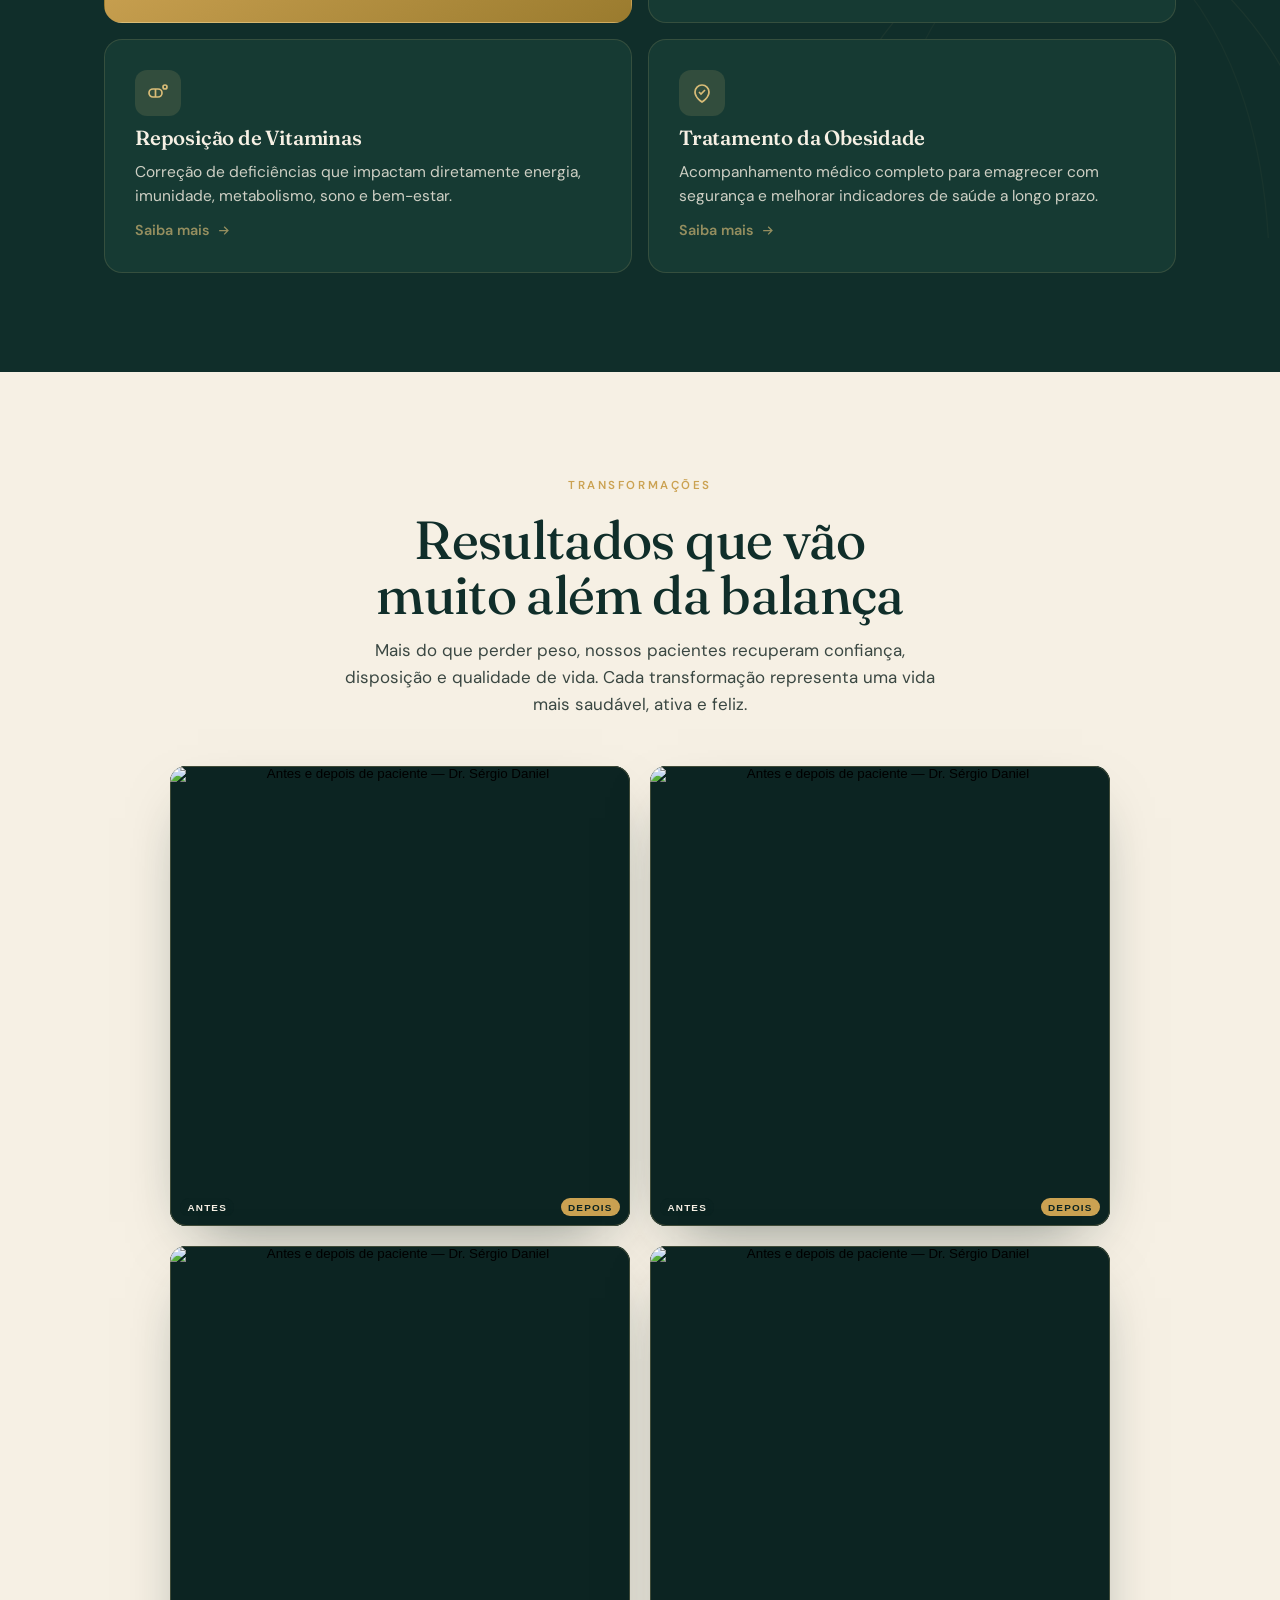
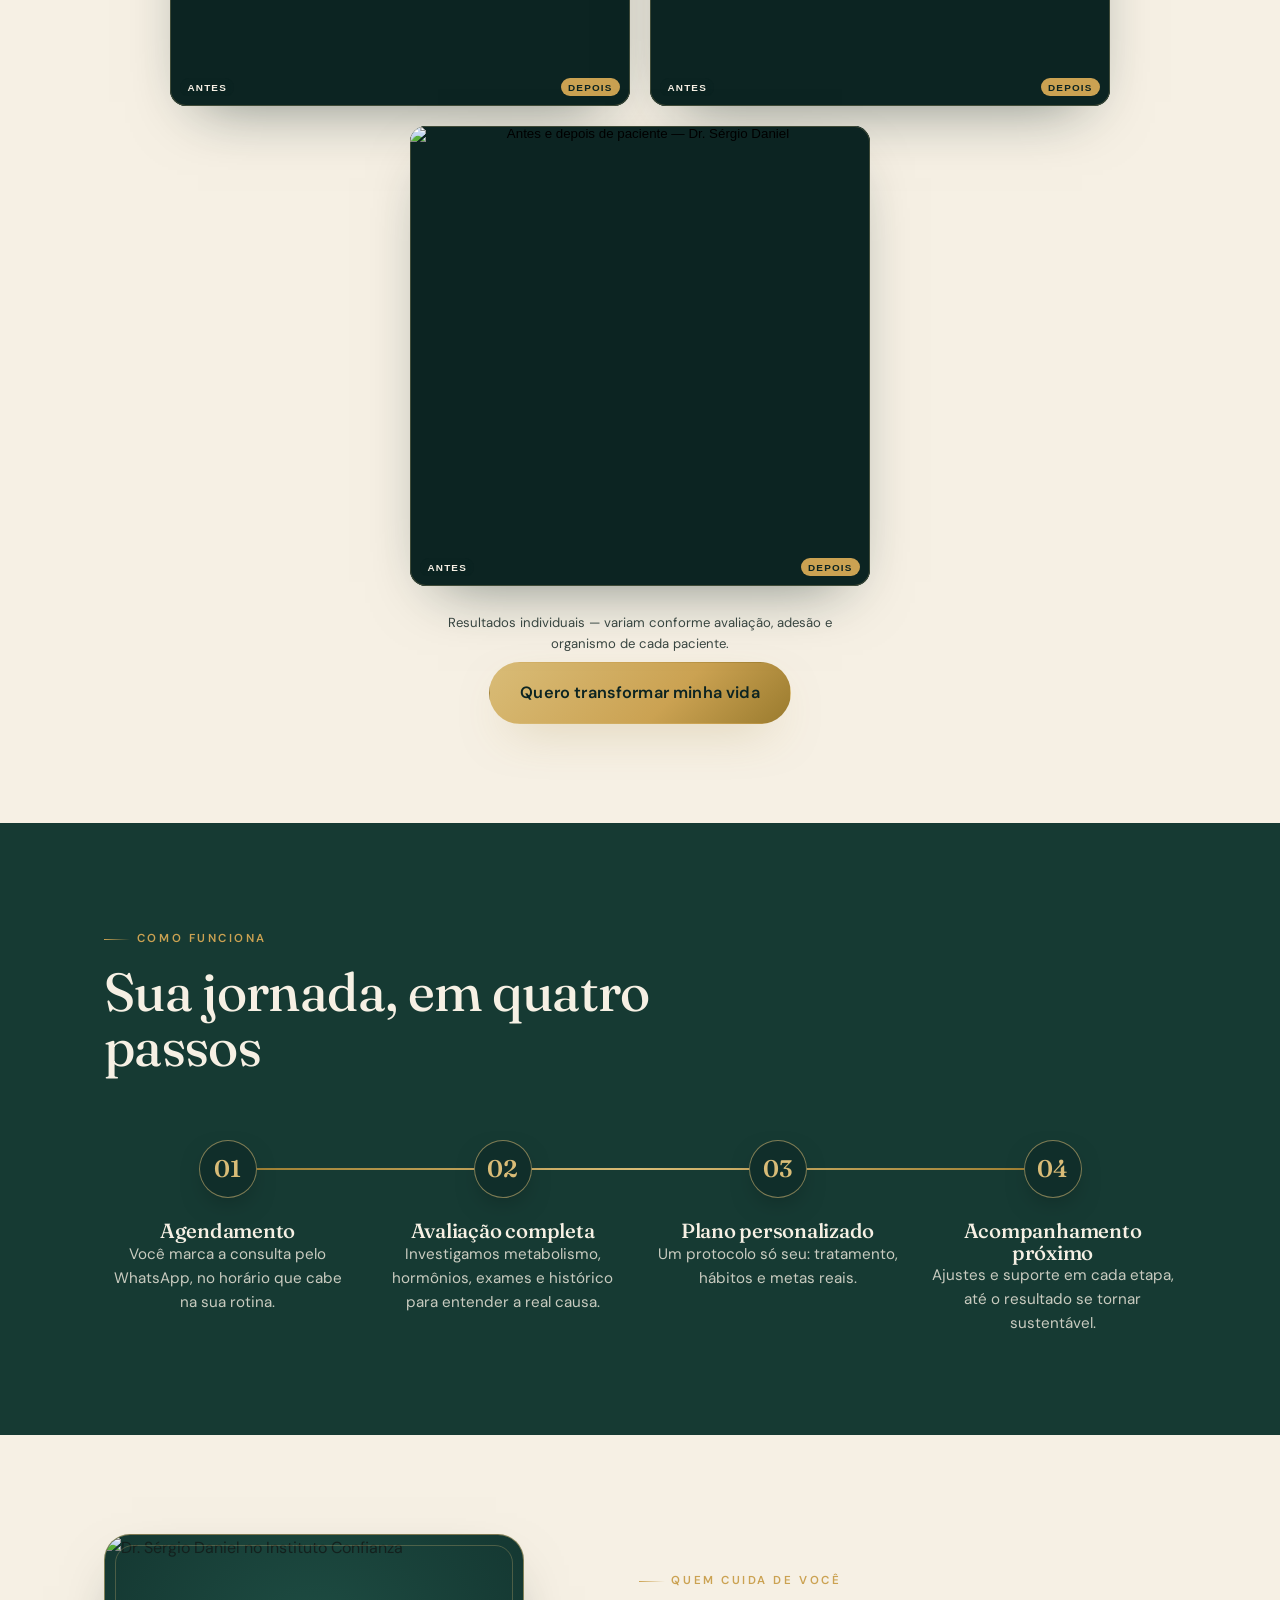
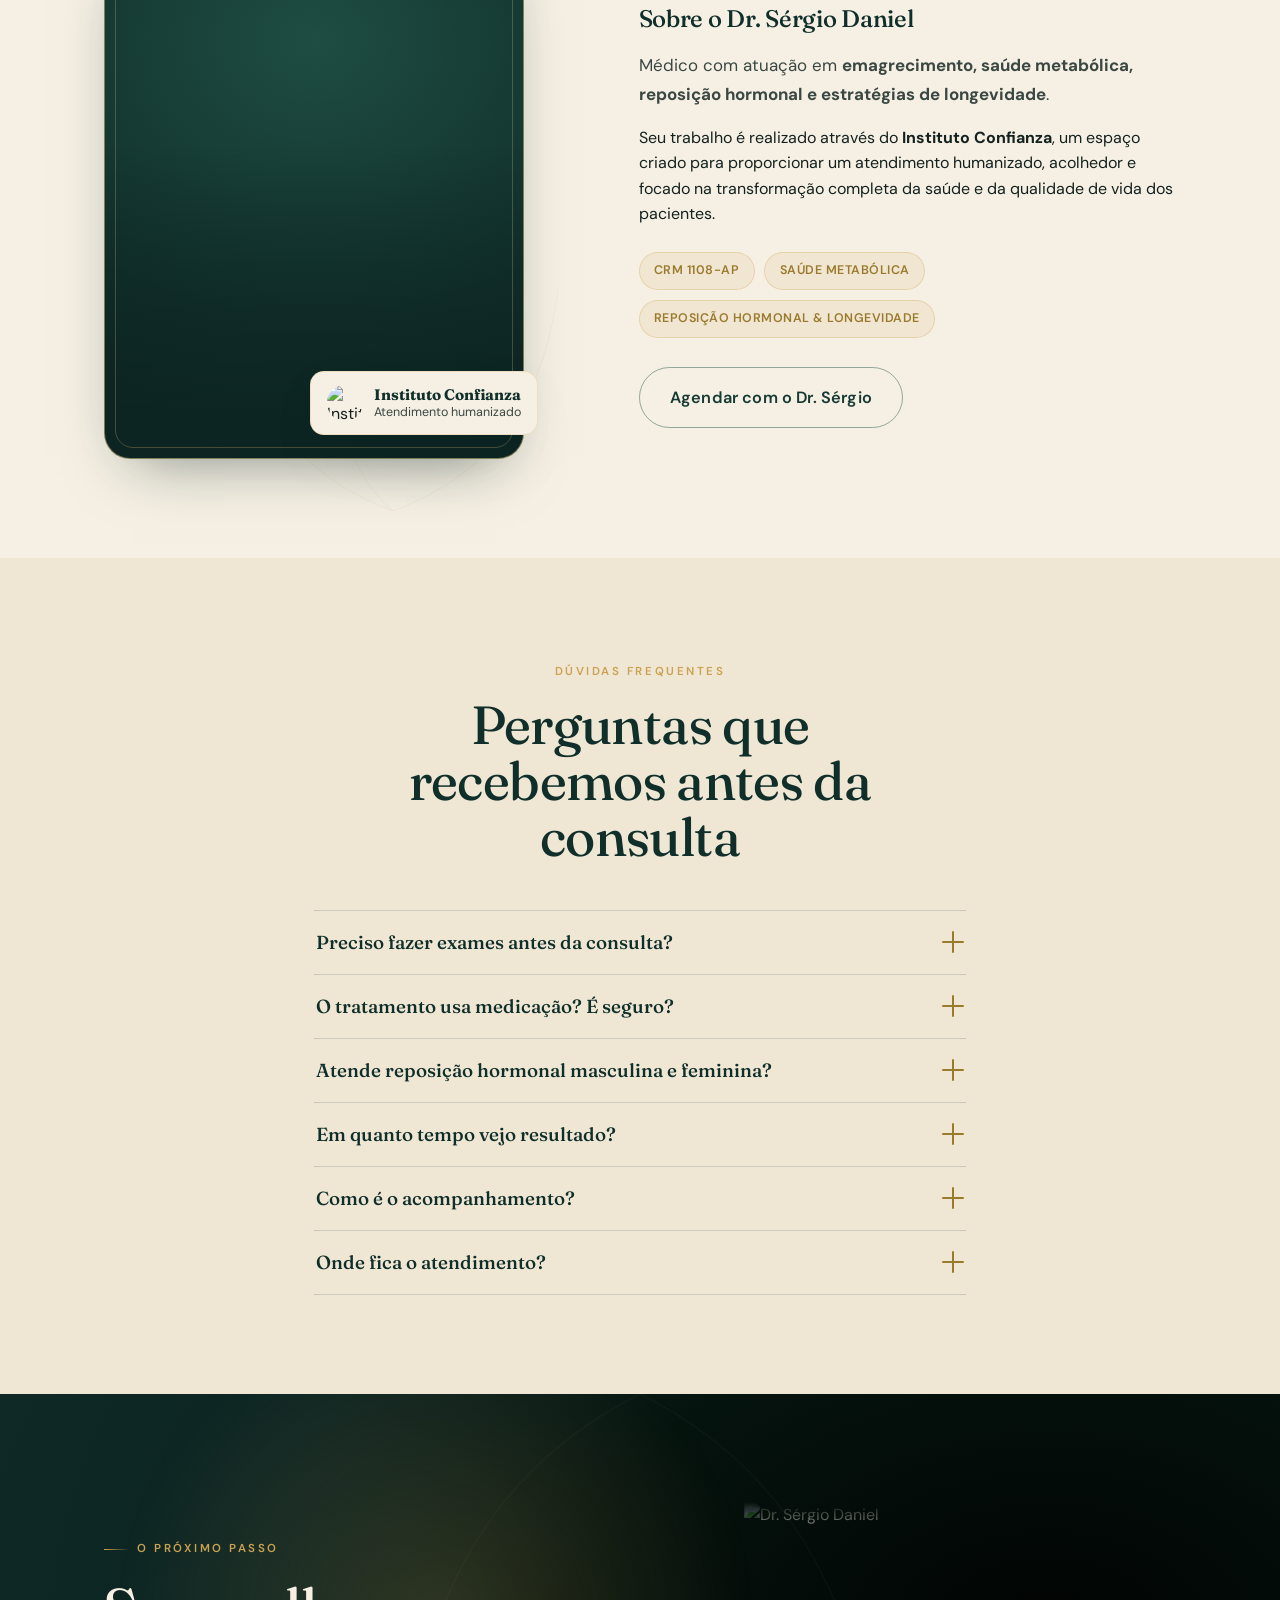
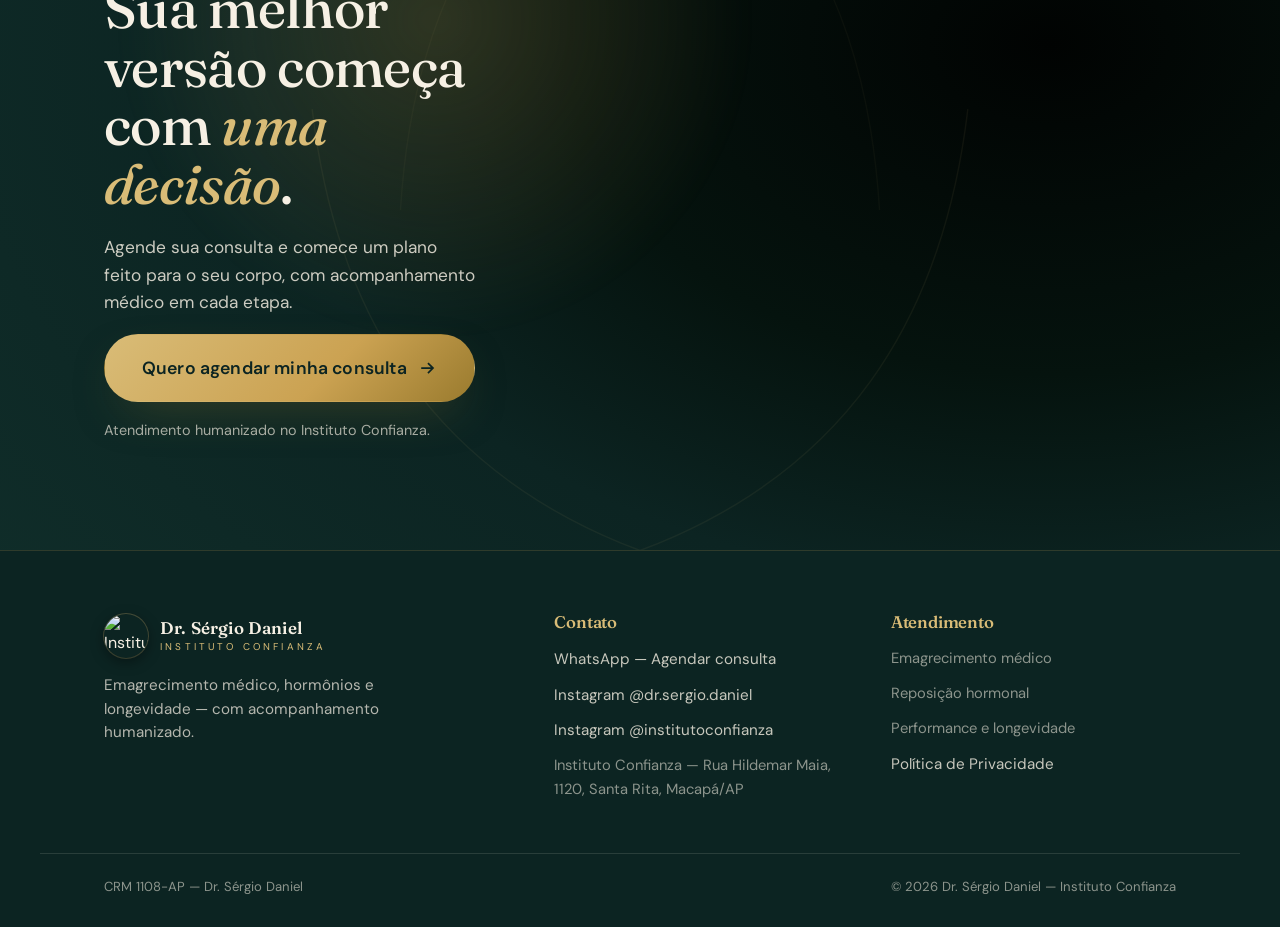
==== commit d26dcb70: "Substitui antes/depois pelos depoimentos reais do Dr. Sérgio (5 composites, cards quadrados) Co-Auth" ====
--- a/index.html
+++ b/index.html
@@ -24,7 +24,7 @@
 <link rel="preconnect" href="https://fonts.gstatic.com" crossorigin>
 <link href="https://fonts.googleapis.com/css2?family=Fraunces:ital,opsz,wght@0,9..144,400..600;1,9..144,400..600&family=DM+Sans:opsz,wght@9..40,400..700&display=swap" rel="stylesheet">
 
-<link rel="stylesheet" href="/style.css?v=7">
+<link rel="stylesheet" href="/style.css?v=8">
 </head>
 <body>
 <!-- Google Tag Manager (noscript) -->
@@ -212,8 +212,8 @@
         <span class="transform-card__tags"><b>Antes</b><b class="is-after">Depois</b></span>
         <span class="transform-card__zoom" aria-hidden="true"><svg viewBox="0 0 24 24" fill="none" stroke="currentColor" stroke-width="2"><circle cx="11" cy="11" r="7"/><path d="M21 21l-4.3-4.3M11 8v6M8 11h6"/></svg></span>
       </button>
-      <button class="transform-card" type="button" data-full="/.netlify/images?url=/images/transformacoes/transformacao-6.jpg&amp;w=1600&amp;q=88" aria-label="Ampliar antes e depois — transformação 5">
-        <img src="/.netlify/images?url=/images/transformacoes/transformacao-6.jpg&amp;w=760&amp;q=82" alt="Antes e depois de paciente — Dr. Sérgio Daniel" width="760" height="280" loading="lazy">
+      <button class="transform-card" type="button" data-full="/.netlify/images?url=/images/transformacoes/transformacao-5.jpg&amp;w=1600&amp;q=88" aria-label="Ampliar antes e depois — transformação 5">
+        <img src="/.netlify/images?url=/images/transformacoes/transformacao-5.jpg&amp;w=760&amp;q=82" alt="Antes e depois de paciente — Dr. Sérgio Daniel" width="760" height="280" loading="lazy">
         <span class="transform-card__tags"><b>Antes</b><b class="is-after">Depois</b></span>
         <span class="transform-card__zoom" aria-hidden="true"><svg viewBox="0 0 24 24" fill="none" stroke="currentColor" stroke-width="2"><circle cx="11" cy="11" r="7"/><path d="M21 21l-4.3-4.3M11 8v6M8 11h6"/></svg></span>
       </button>
--- a/style.css
+++ b/style.css
@@ -427,7 +427,7 @@
 @media (min-width:641px){
   .results .transform-grid > .transform-card:last-child:nth-child(odd){grid-column:1 / -1;justify-self:center;width:calc(50% - 10px)}
 }
-.transform-card{position:relative;display:block;width:100%;padding:0;border:0;cursor:zoom-in;background:var(--green-950);border-radius:16px;overflow:hidden;box-shadow:var(--shadow-soft);aspect-ratio:16/9;-webkit-tap-highlight-color:transparent}
+.transform-card{position:relative;display:block;width:100%;padding:0;border:0;cursor:zoom-in;background:var(--green-950);border-radius:16px;overflow:hidden;box-shadow:var(--shadow-soft);aspect-ratio:1/1;-webkit-tap-highlight-color:transparent}
 .transform-card img{width:100%;height:100%;object-fit:contain;background:var(--green-950);display:block;transition:transform .6s cubic-bezier(.2,.8,.2,1)}
 .transform-card::after{content:"";position:absolute;inset:0;border-radius:16px;box-shadow:inset 0 0 0 1px color-mix(in srgb,var(--gold-400) 26%,transparent);pointer-events:none;transition:box-shadow .35s}
 .transform-card:hover img,.transform-card:focus-visible img{transform:scale(1.05)}
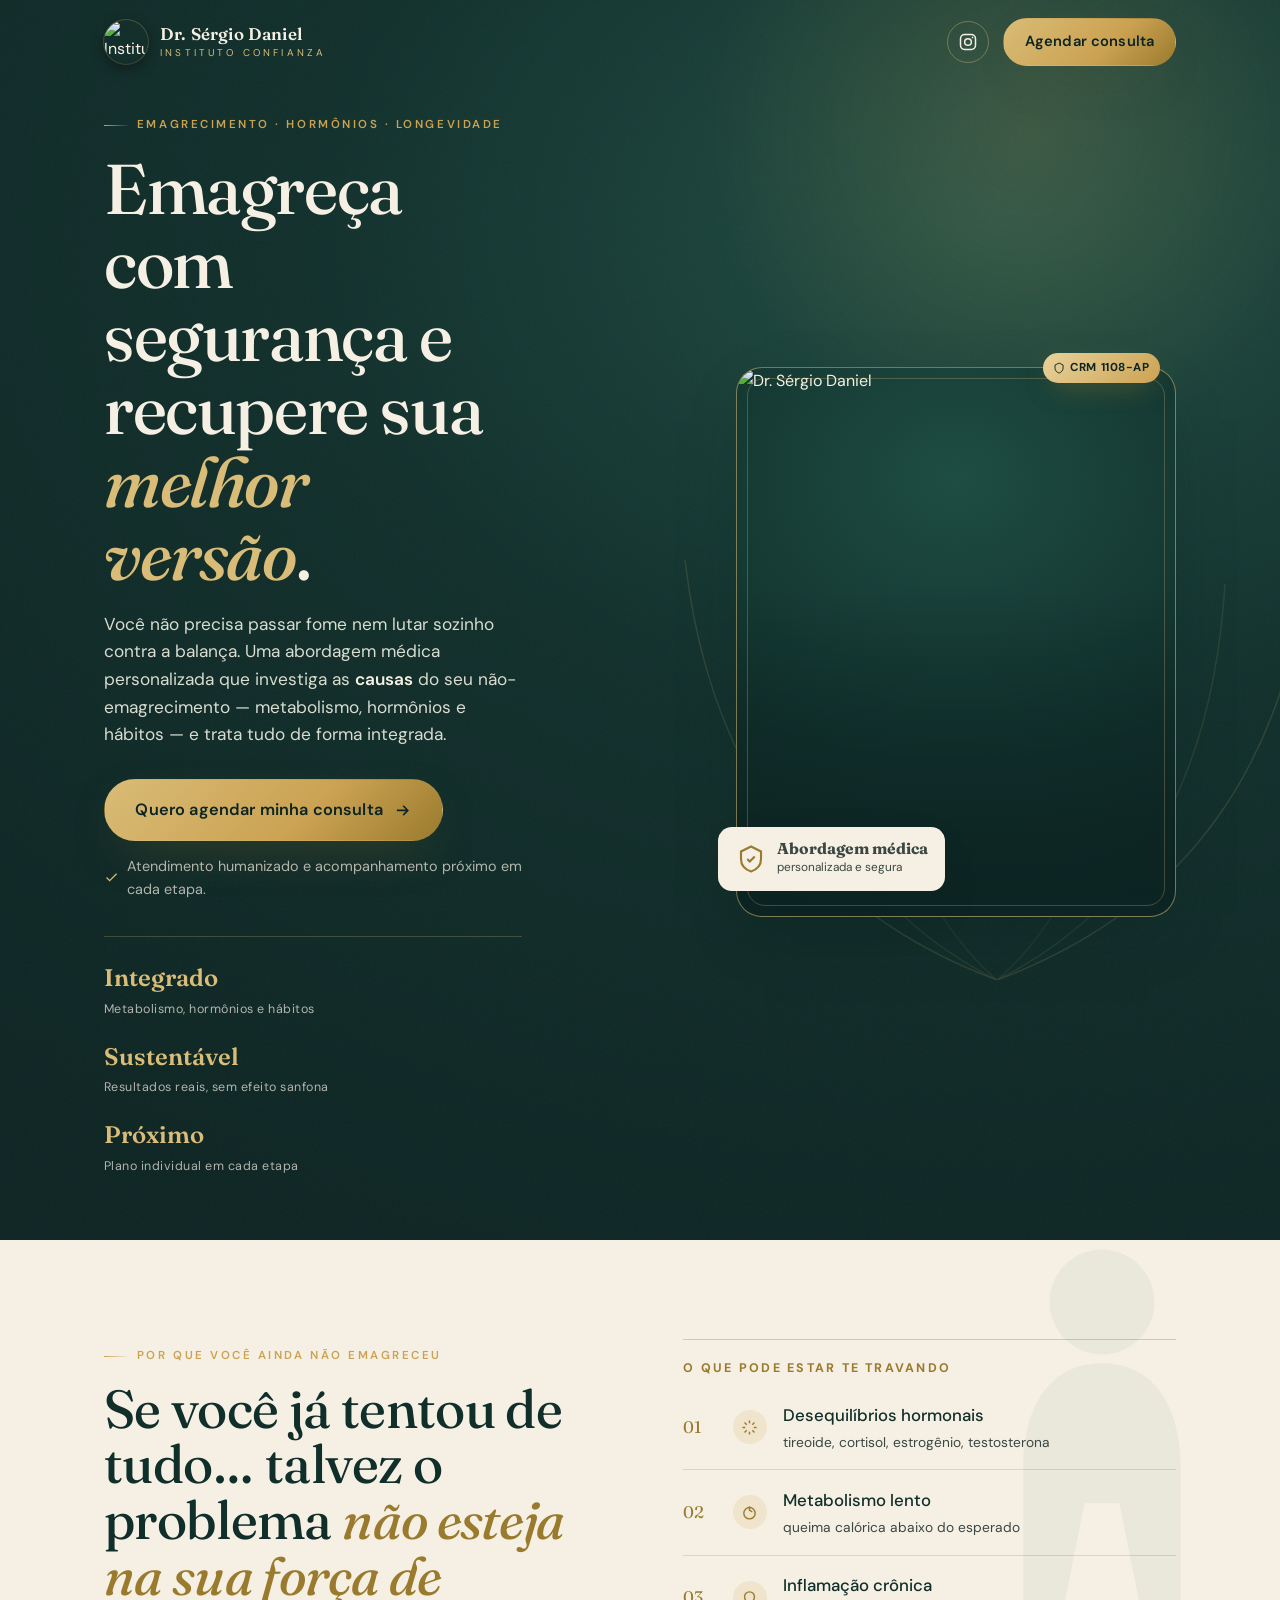
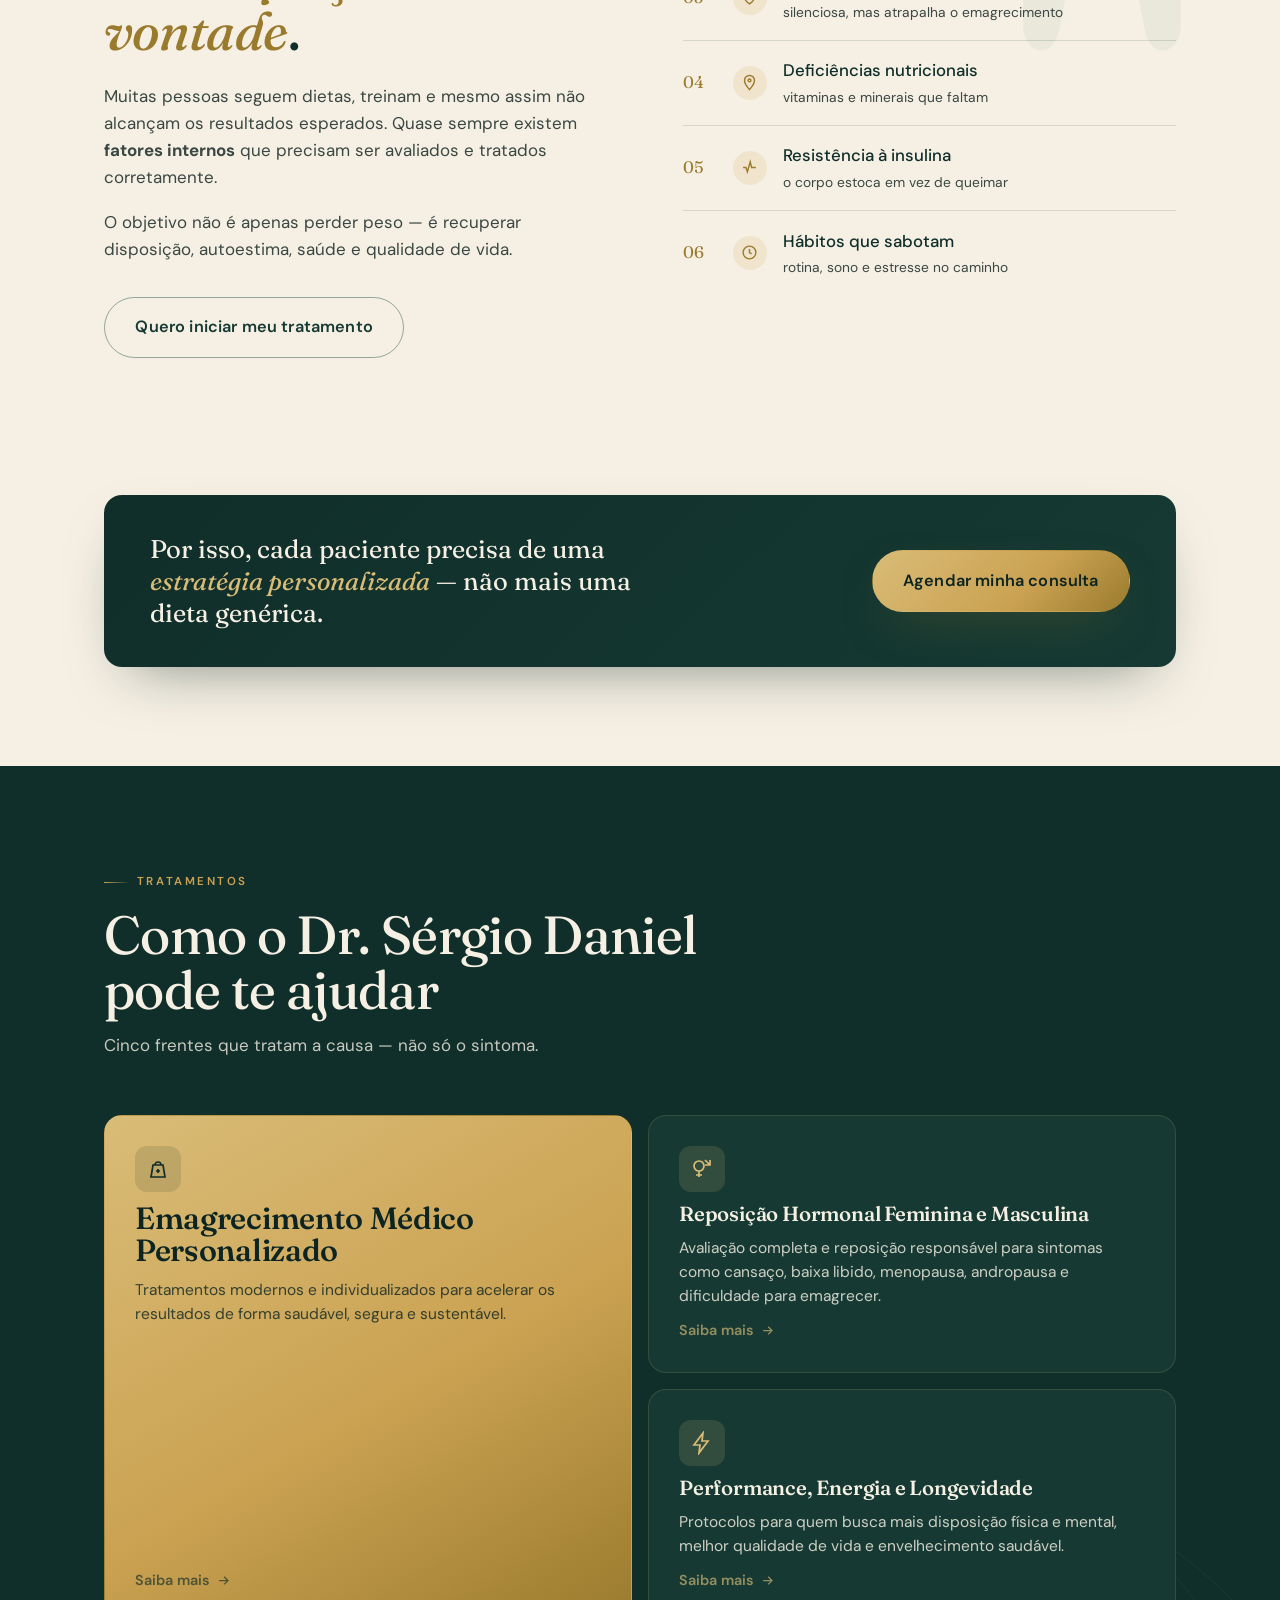
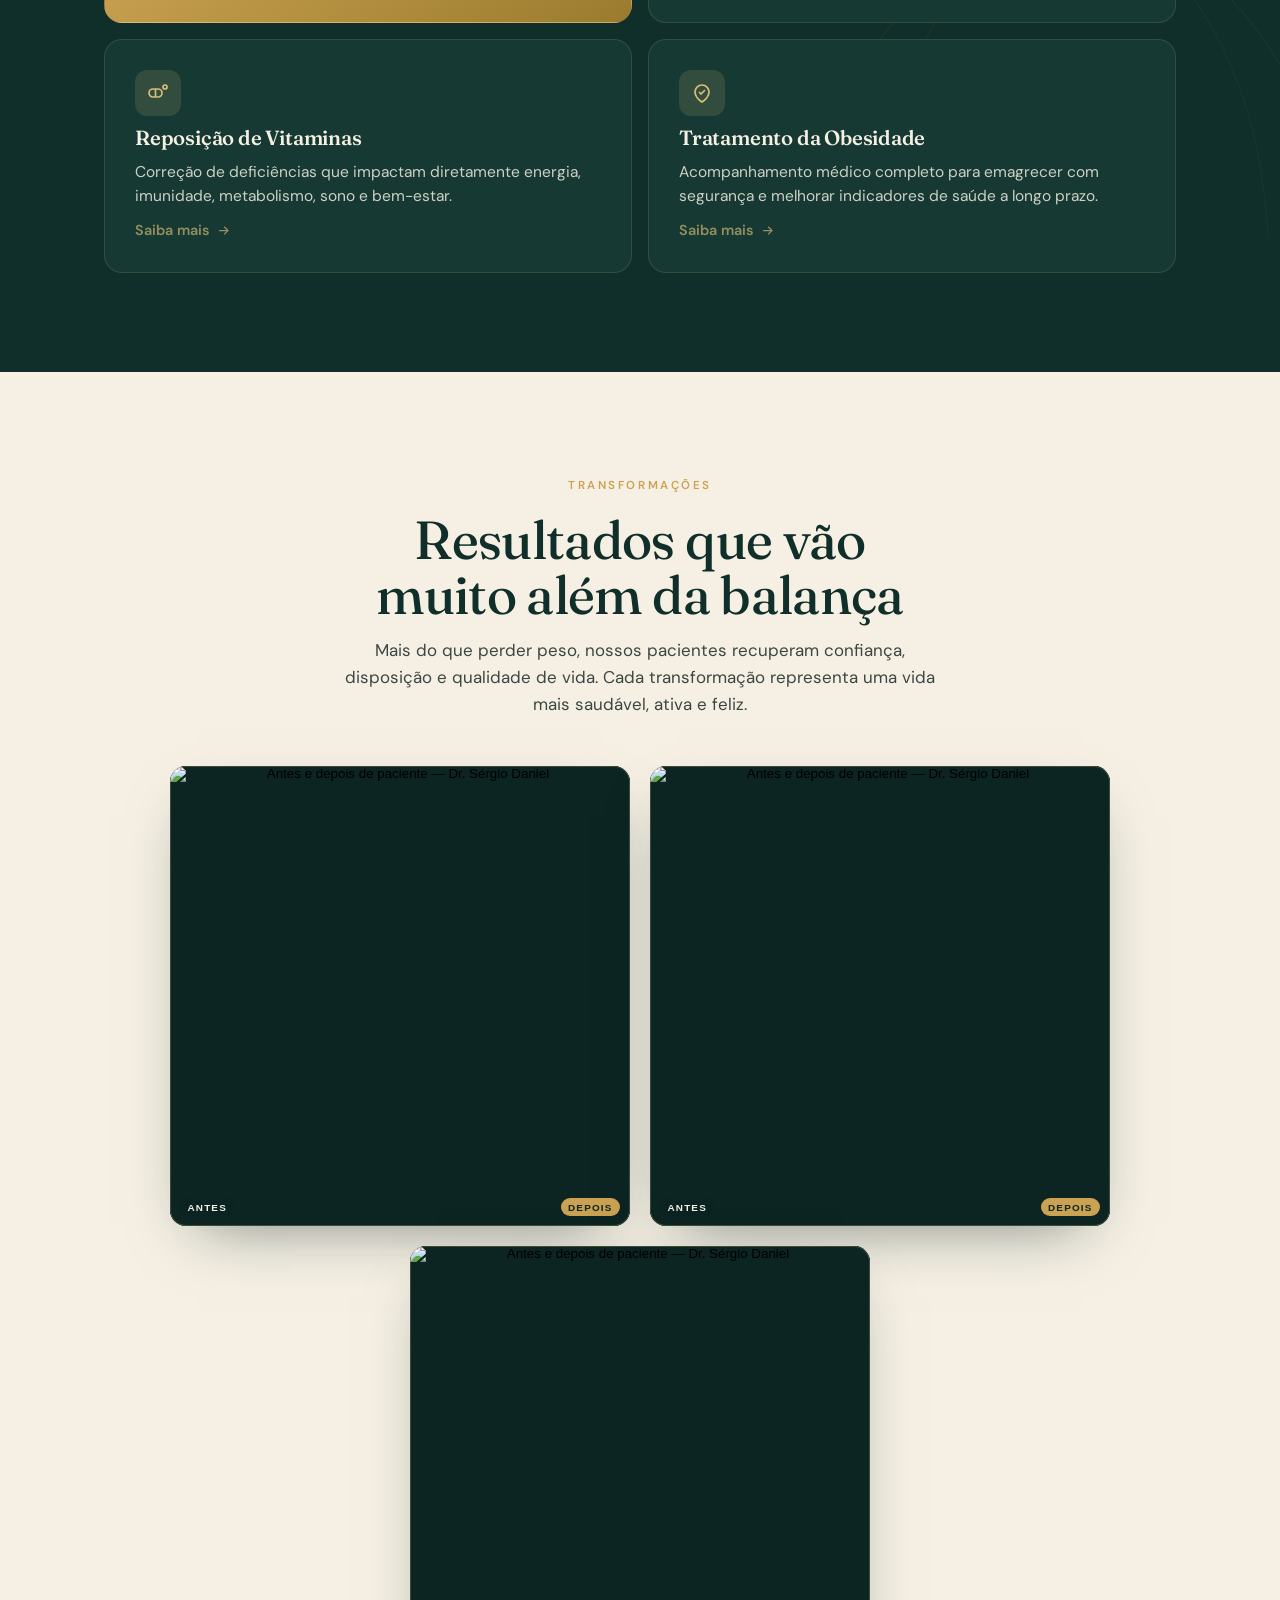
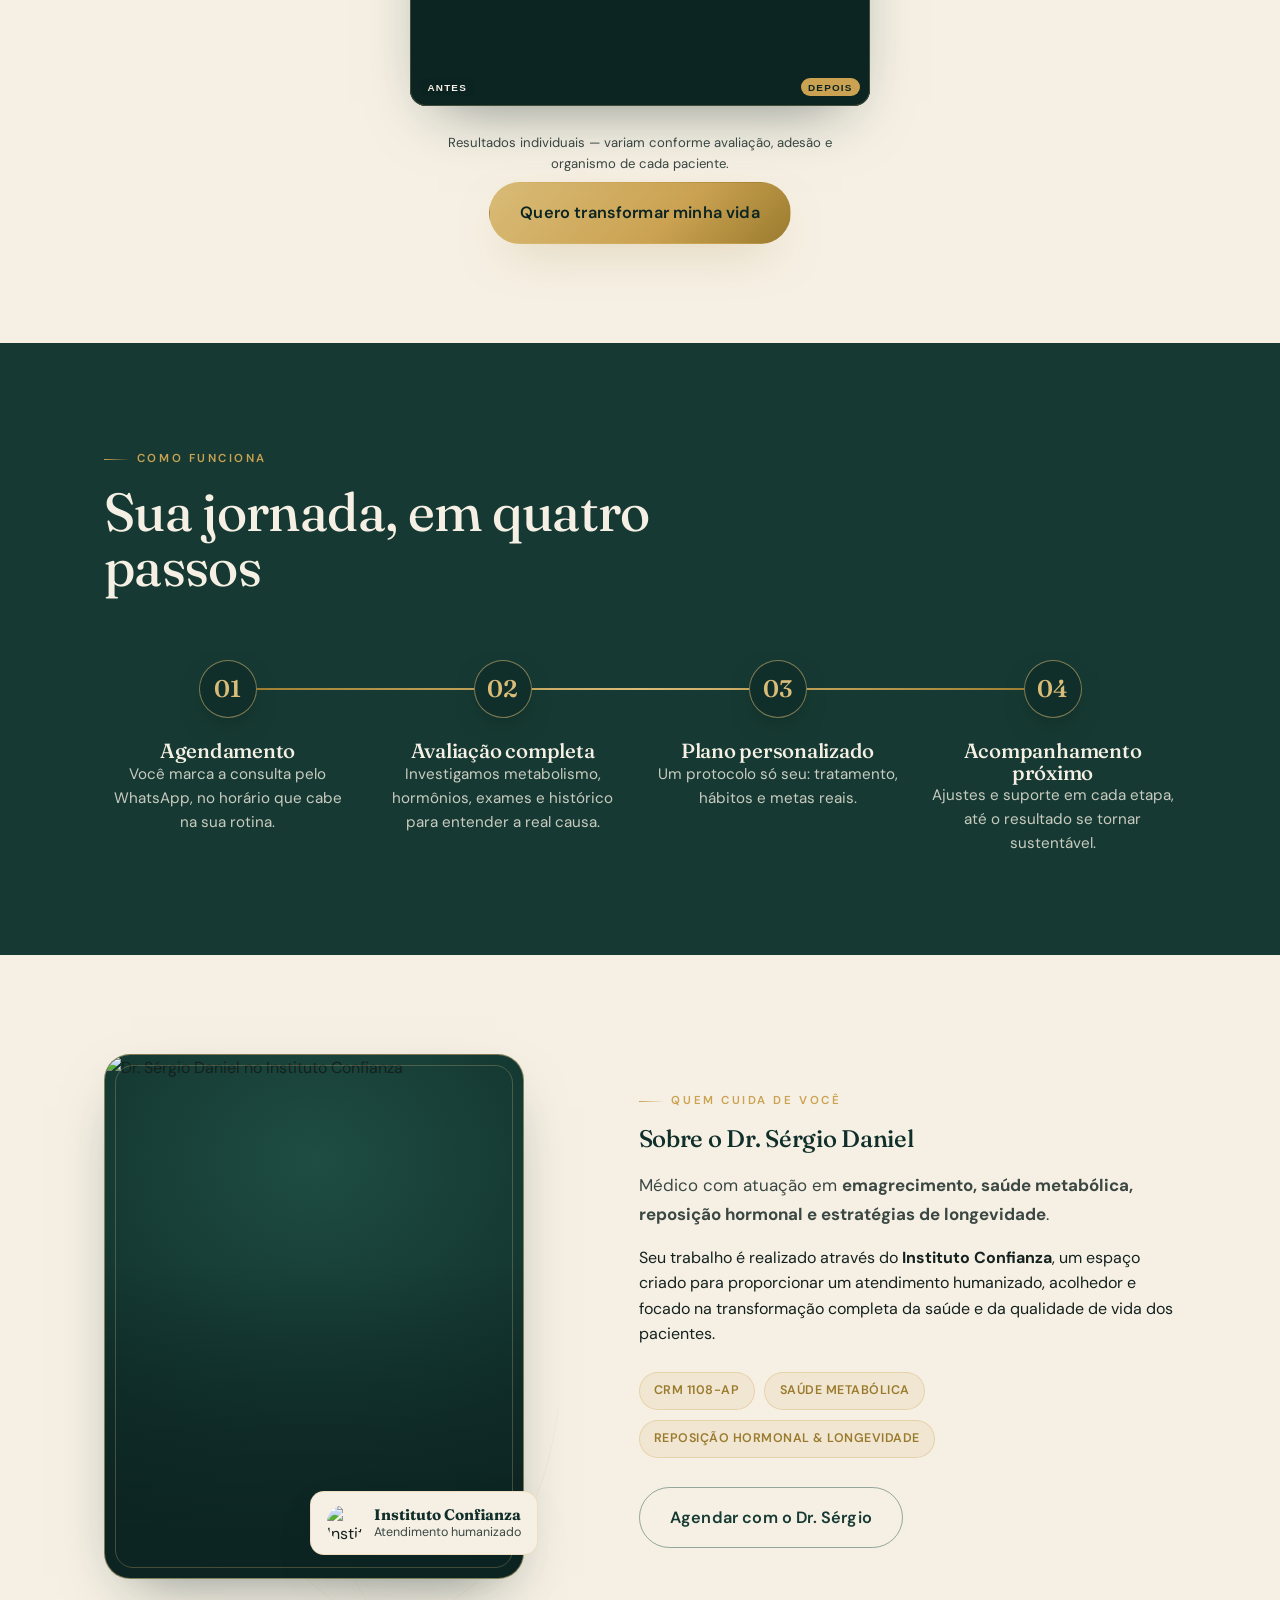
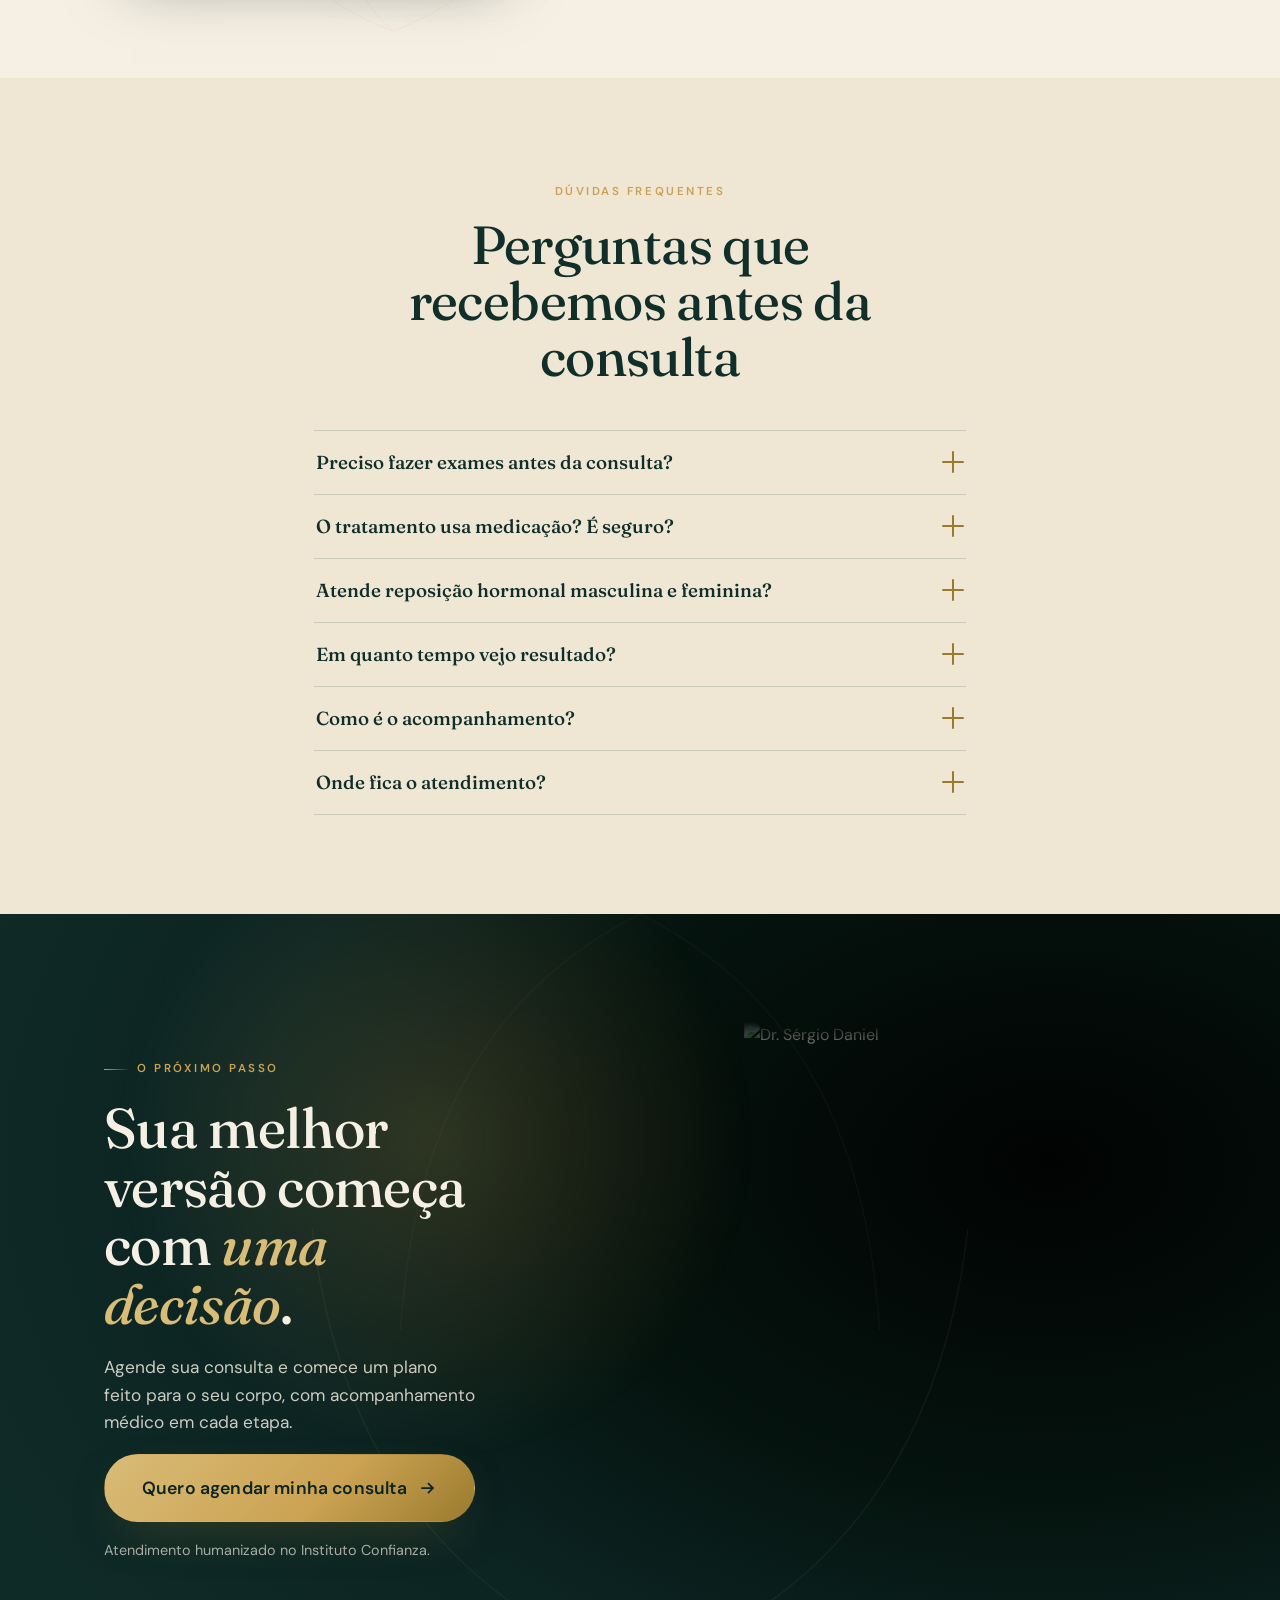
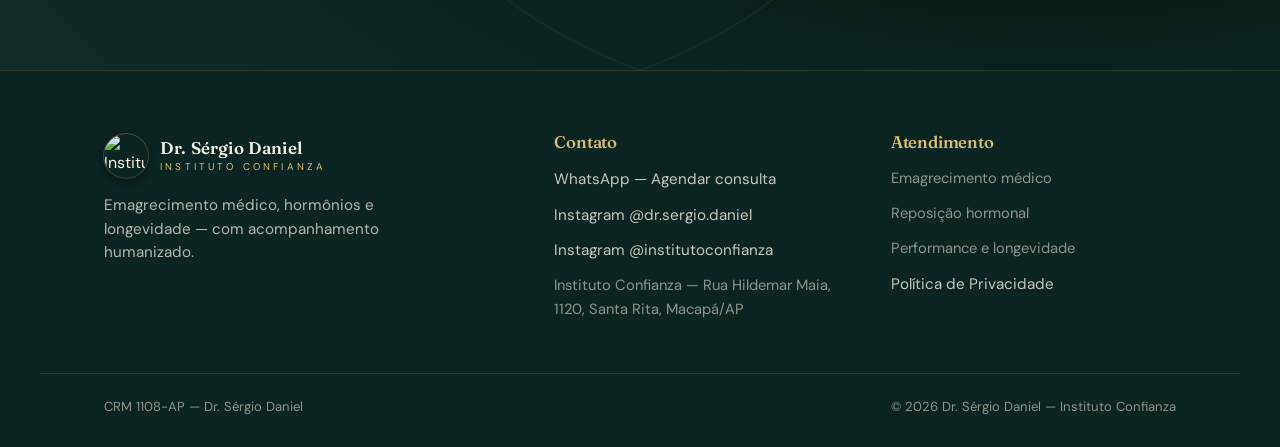
==== commit 6f6debfa: "Remove antes/depois repetidos; mantém só 3 transformações distintas (1, 3, 4) Co-Authored-By: Claude" ====
--- a/index.html
+++ b/index.html
@@ -197,11 +197,6 @@
         <span class="transform-card__tags"><b>Antes</b><b class="is-after">Depois</b></span>
         <span class="transform-card__zoom" aria-hidden="true"><svg viewBox="0 0 24 24" fill="none" stroke="currentColor" stroke-width="2"><circle cx="11" cy="11" r="7"/><path d="M21 21l-4.3-4.3M11 8v6M8 11h6"/></svg></span>
       </button>
-      <button class="transform-card" type="button" data-full="/.netlify/images?url=/images/transformacoes/transformacao-2.jpg&amp;w=1600&amp;q=88" aria-label="Ampliar antes e depois — transformação 2">
-        <img src="/.netlify/images?url=/images/transformacoes/transformacao-2.jpg&amp;w=760&amp;q=82" alt="Antes e depois de paciente — Dr. Sérgio Daniel" width="760" height="475" loading="lazy">
-        <span class="transform-card__tags"><b>Antes</b><b class="is-after">Depois</b></span>
-        <span class="transform-card__zoom" aria-hidden="true"><svg viewBox="0 0 24 24" fill="none" stroke="currentColor" stroke-width="2"><circle cx="11" cy="11" r="7"/><path d="M21 21l-4.3-4.3M11 8v6M8 11h6"/></svg></span>
-      </button>
       <button class="transform-card" type="button" data-full="/.netlify/images?url=/images/transformacoes/transformacao-3.jpg&amp;w=1600&amp;q=88" aria-label="Ampliar antes e depois — transformação 3">
         <img src="/.netlify/images?url=/images/transformacoes/transformacao-3.jpg&amp;w=760&amp;q=82" alt="Antes e depois de paciente — Dr. Sérgio Daniel" width="760" height="415" loading="lazy">
         <span class="transform-card__tags"><b>Antes</b><b class="is-after">Depois</b></span>
@@ -209,11 +204,6 @@
       </button>
       <button class="transform-card" type="button" data-full="/.netlify/images?url=/images/transformacoes/transformacao-4.jpg&amp;w=1600&amp;q=88" aria-label="Ampliar antes e depois — transformação 4">
         <img src="/.netlify/images?url=/images/transformacoes/transformacao-4.jpg&amp;w=760&amp;q=82" alt="Antes e depois de paciente — Dr. Sérgio Daniel" width="760" height="437" loading="lazy">
-        <span class="transform-card__tags"><b>Antes</b><b class="is-after">Depois</b></span>
-        <span class="transform-card__zoom" aria-hidden="true"><svg viewBox="0 0 24 24" fill="none" stroke="currentColor" stroke-width="2"><circle cx="11" cy="11" r="7"/><path d="M21 21l-4.3-4.3M11 8v6M8 11h6"/></svg></span>
-      </button>
-      <button class="transform-card" type="button" data-full="/.netlify/images?url=/images/transformacoes/transformacao-5.jpg&amp;w=1600&amp;q=88" aria-label="Ampliar antes e depois — transformação 5">
-        <img src="/.netlify/images?url=/images/transformacoes/transformacao-5.jpg&amp;w=760&amp;q=82" alt="Antes e depois de paciente — Dr. Sérgio Daniel" width="760" height="280" loading="lazy">
         <span class="transform-card__tags"><b>Antes</b><b class="is-after">Depois</b></span>
         <span class="transform-card__zoom" aria-hidden="true"><svg viewBox="0 0 24 24" fill="none" stroke="currentColor" stroke-width="2"><circle cx="11" cy="11" r="7"/><path d="M21 21l-4.3-4.3M11 8v6M8 11h6"/></svg></span>
       </button>
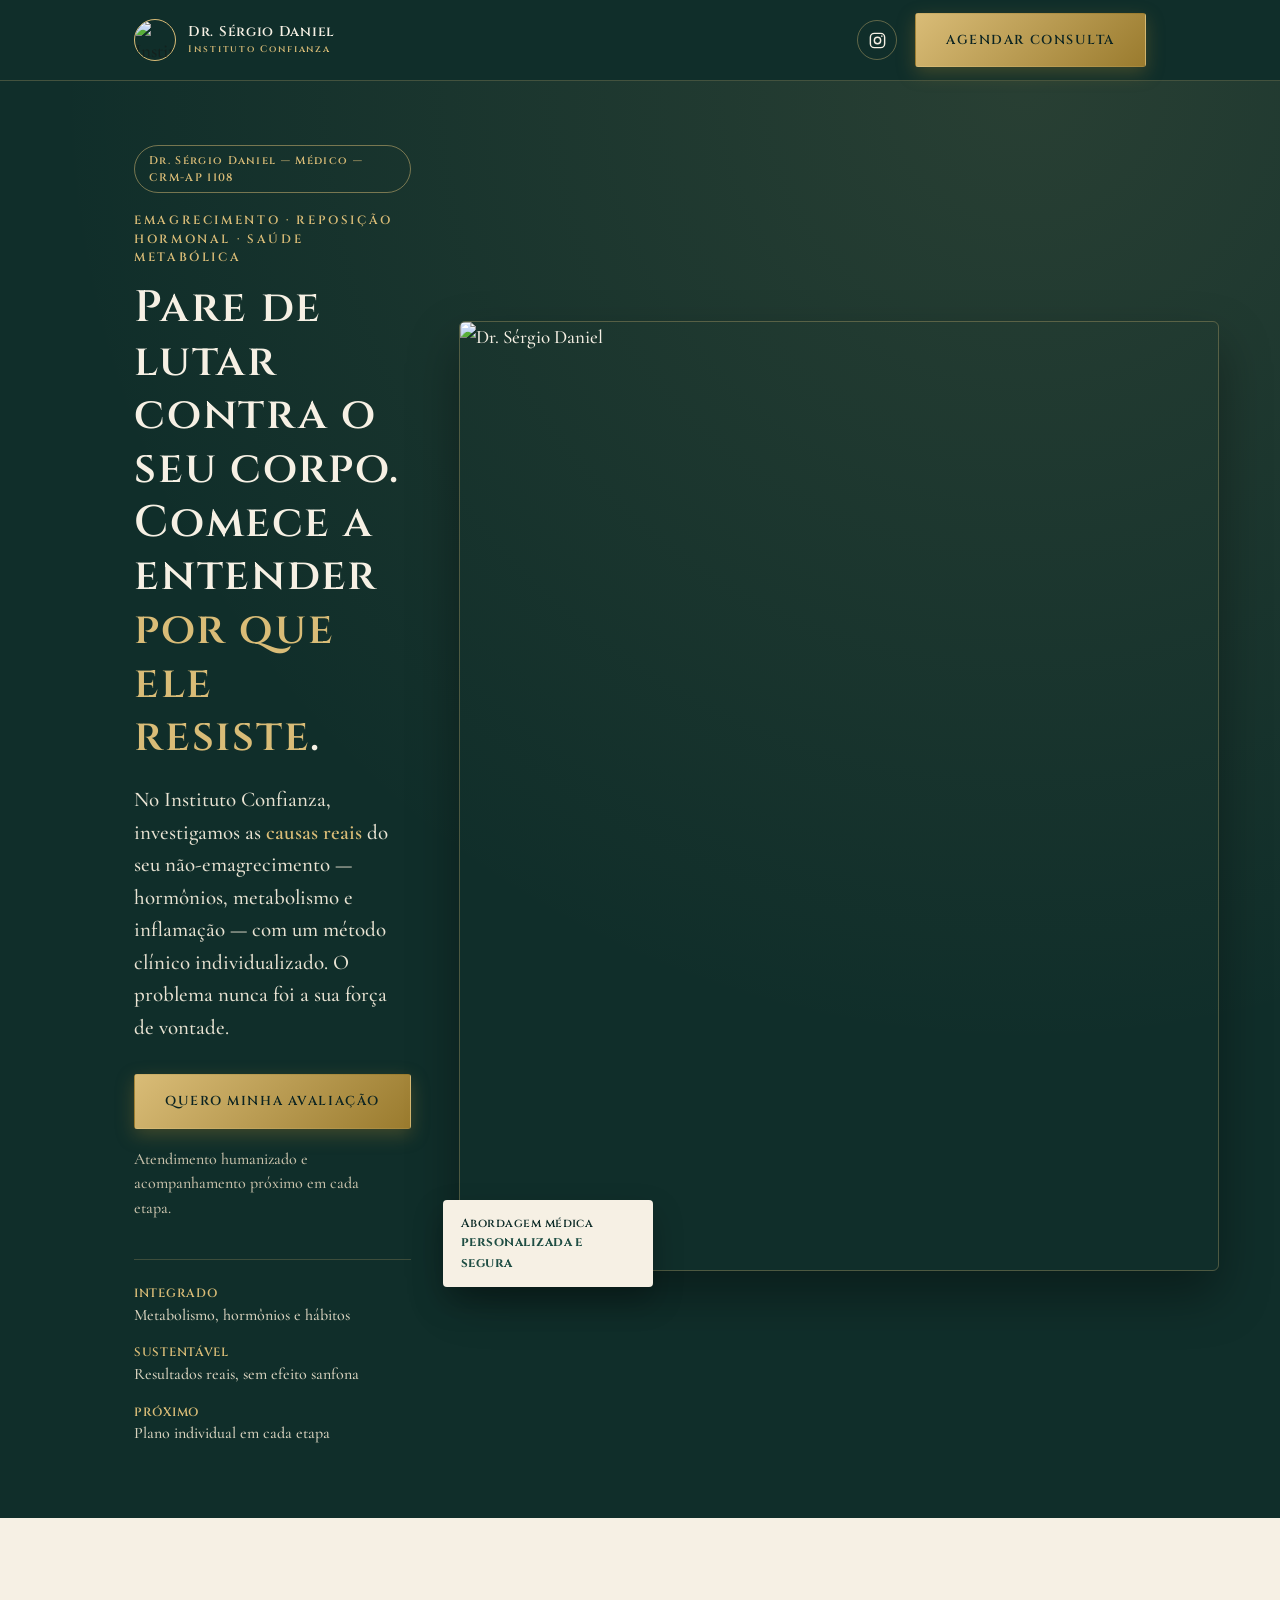
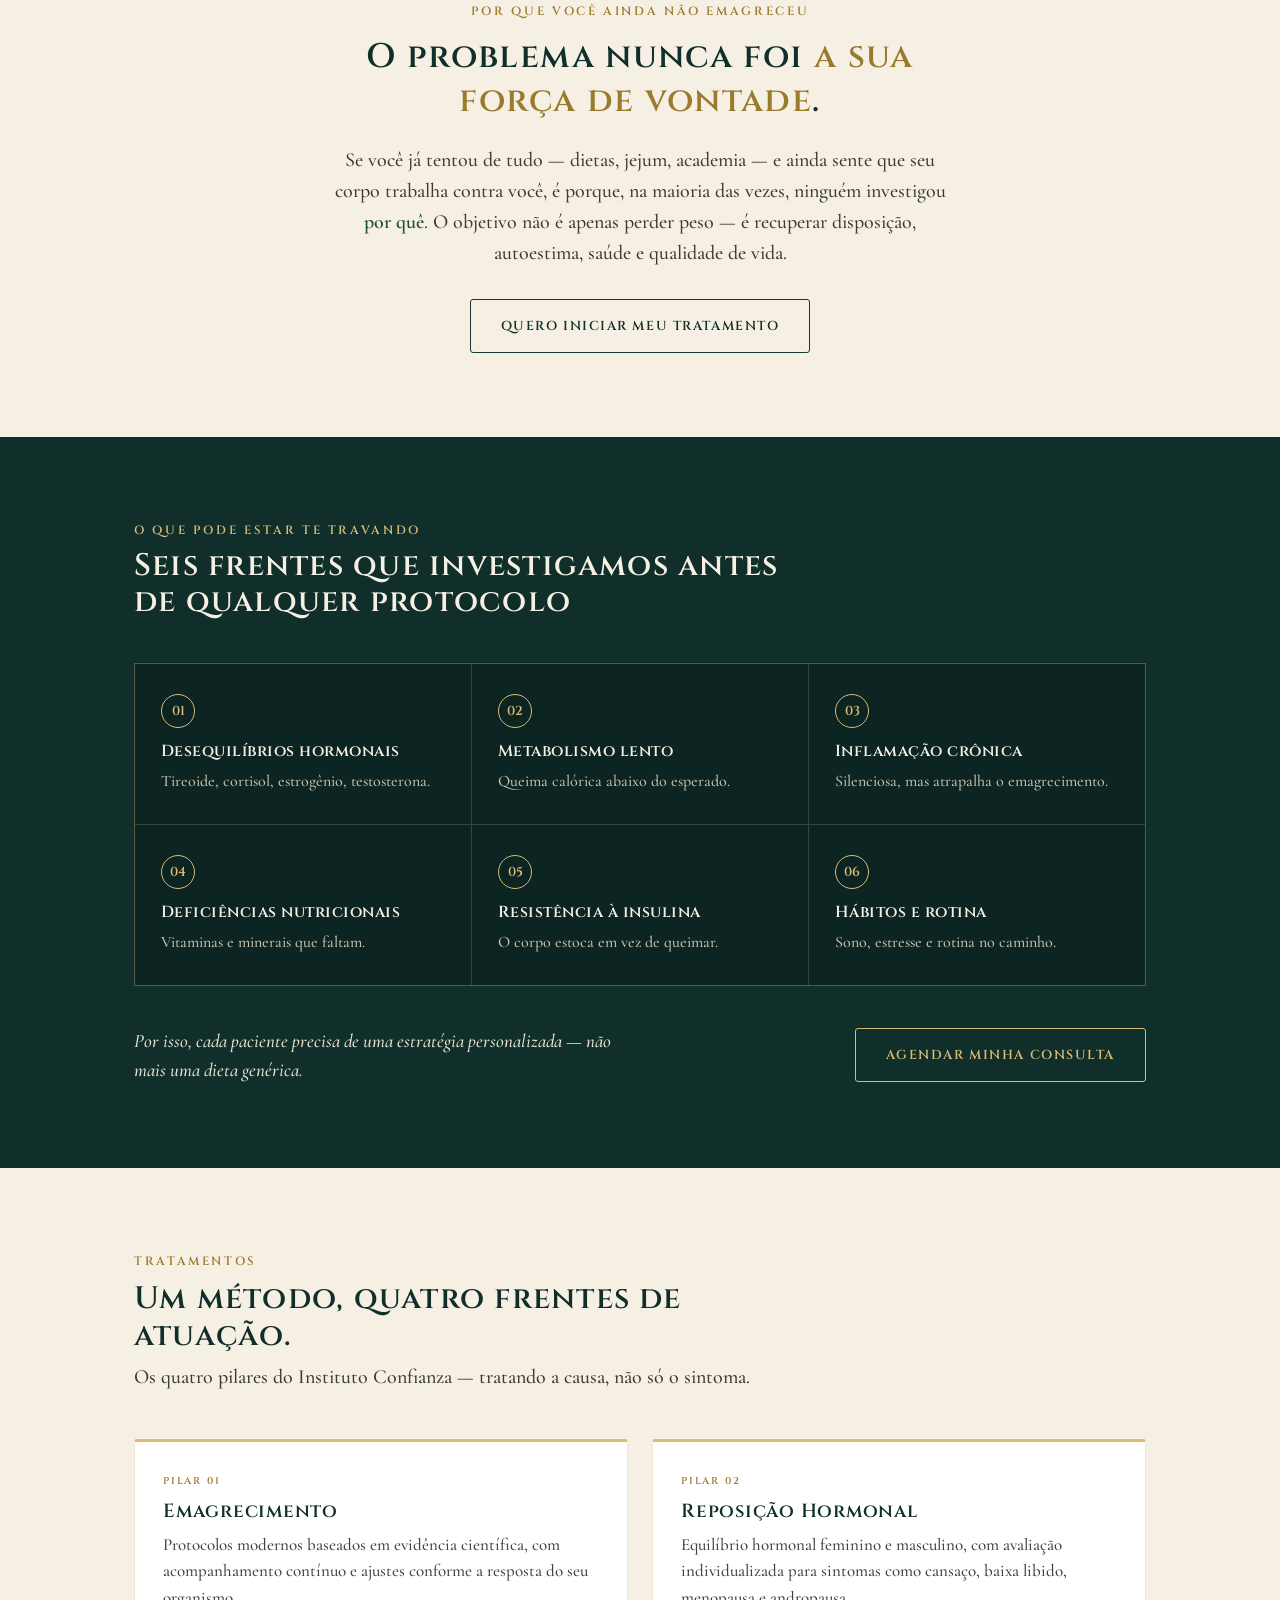
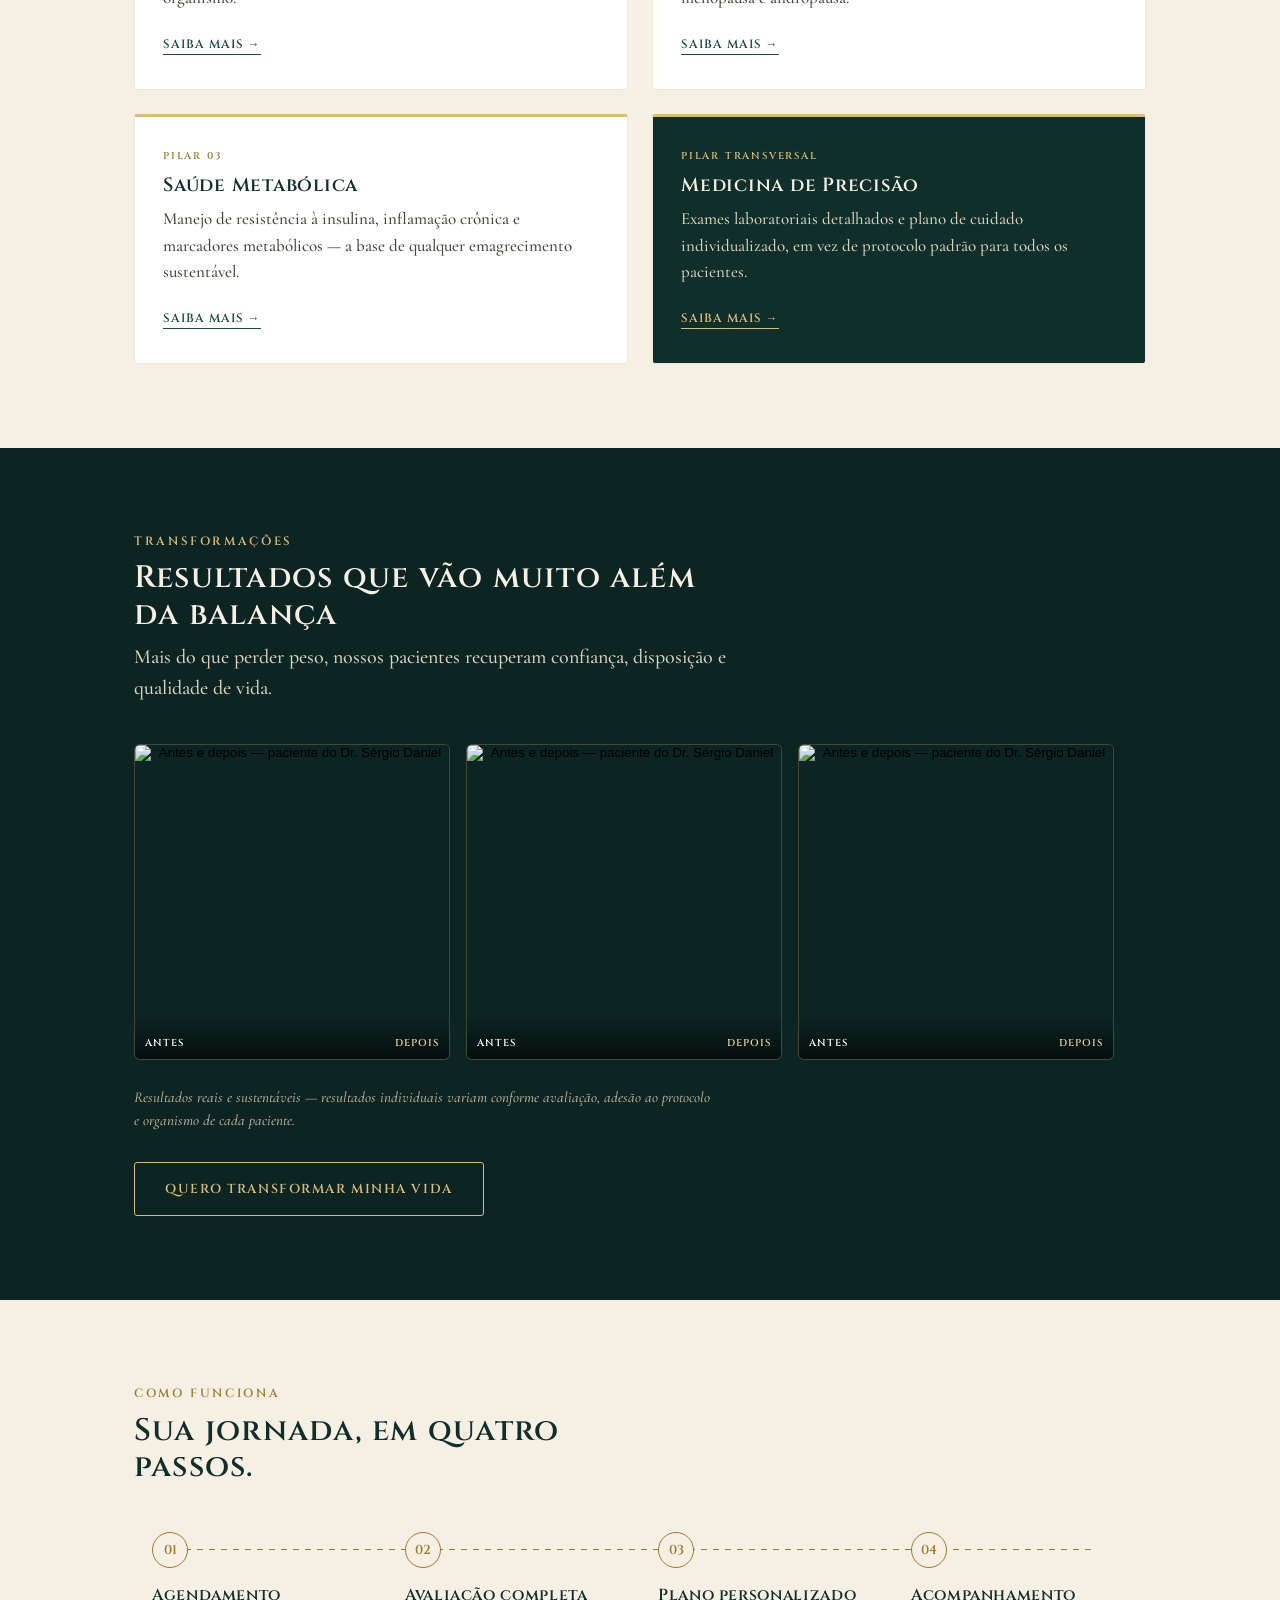
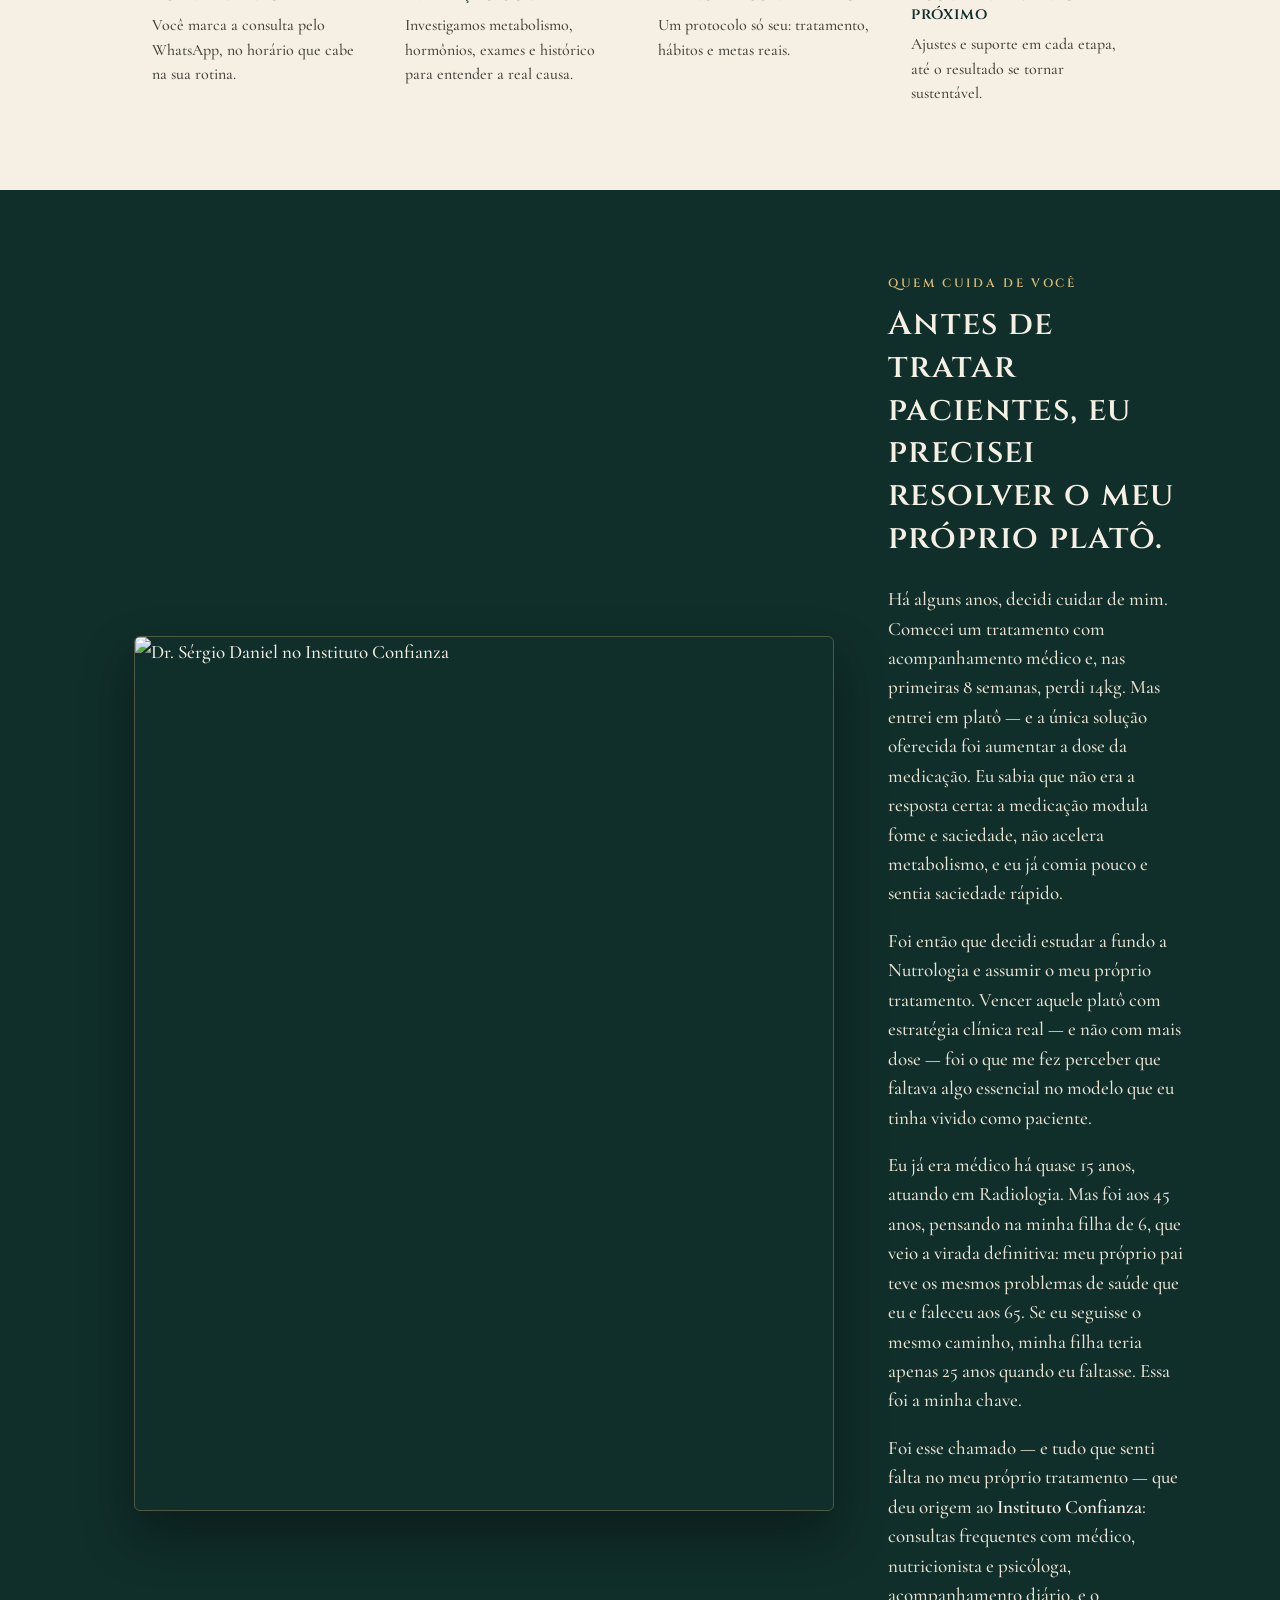
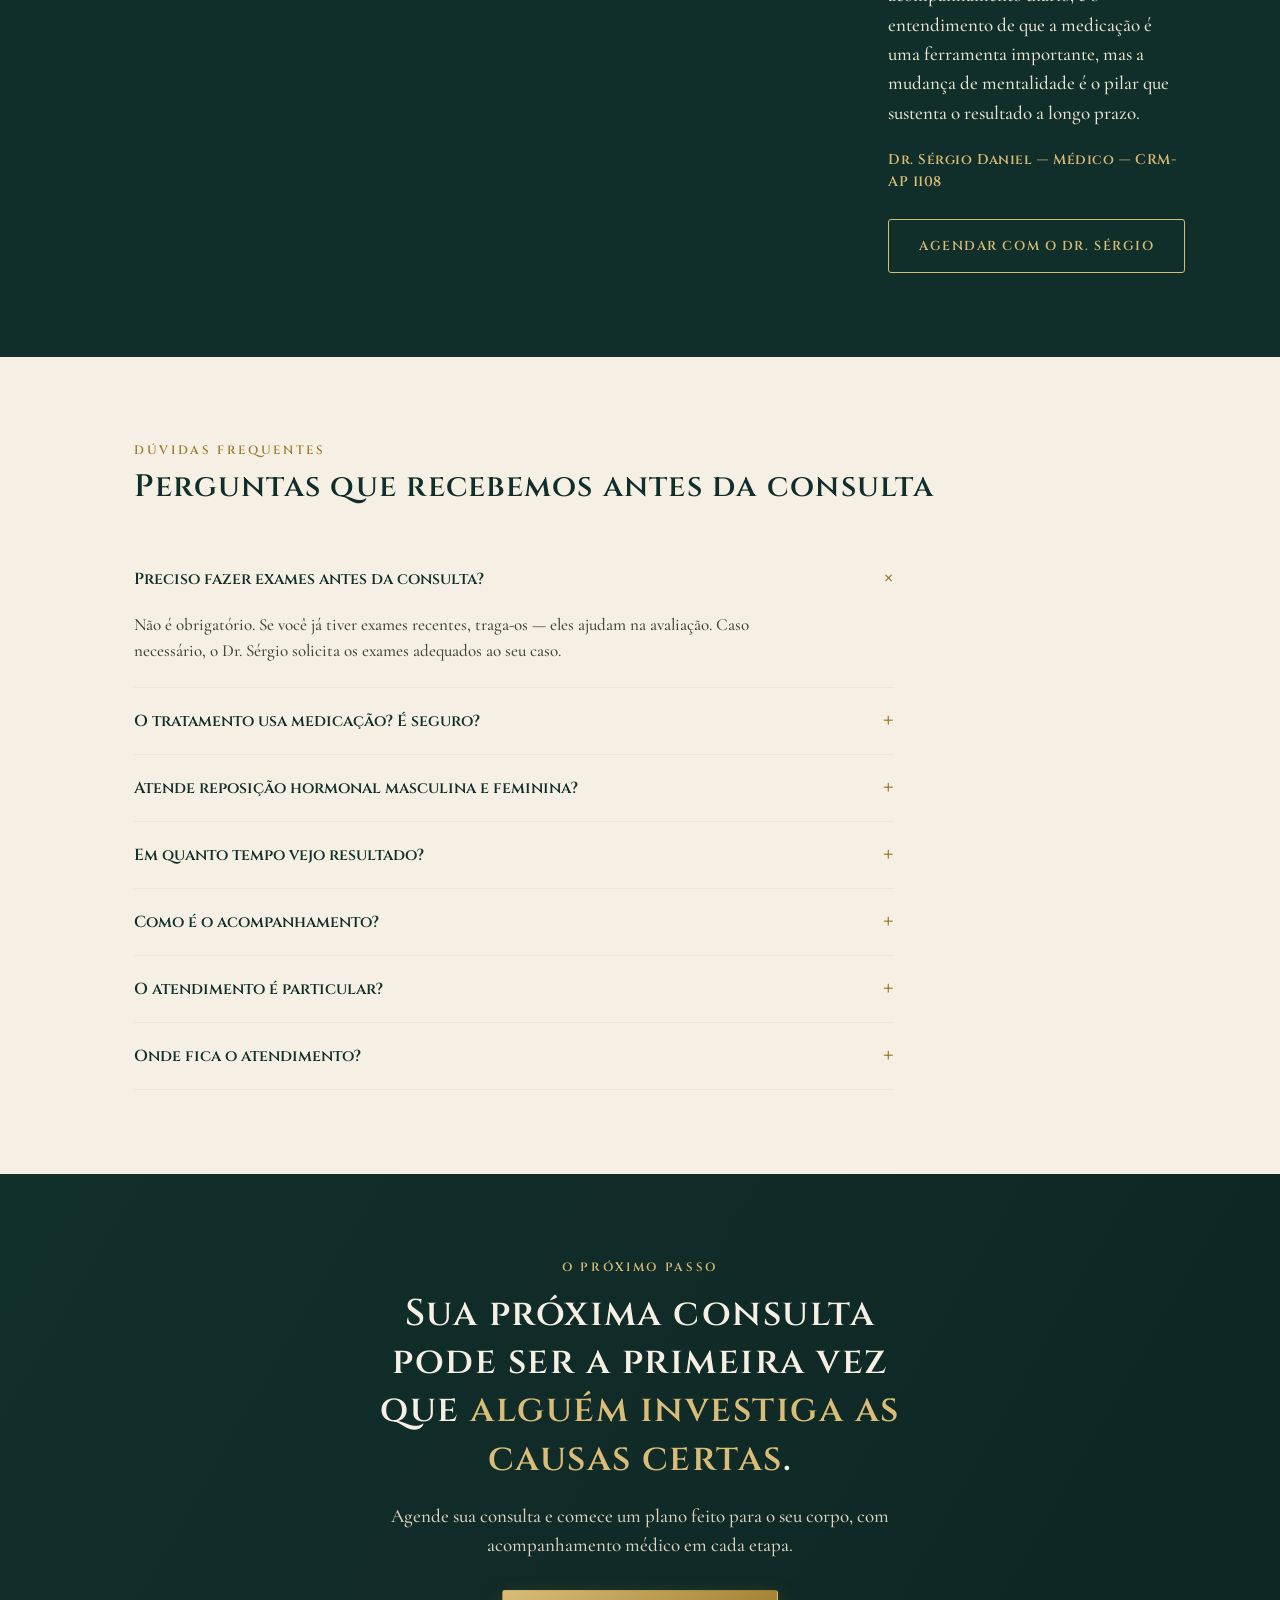
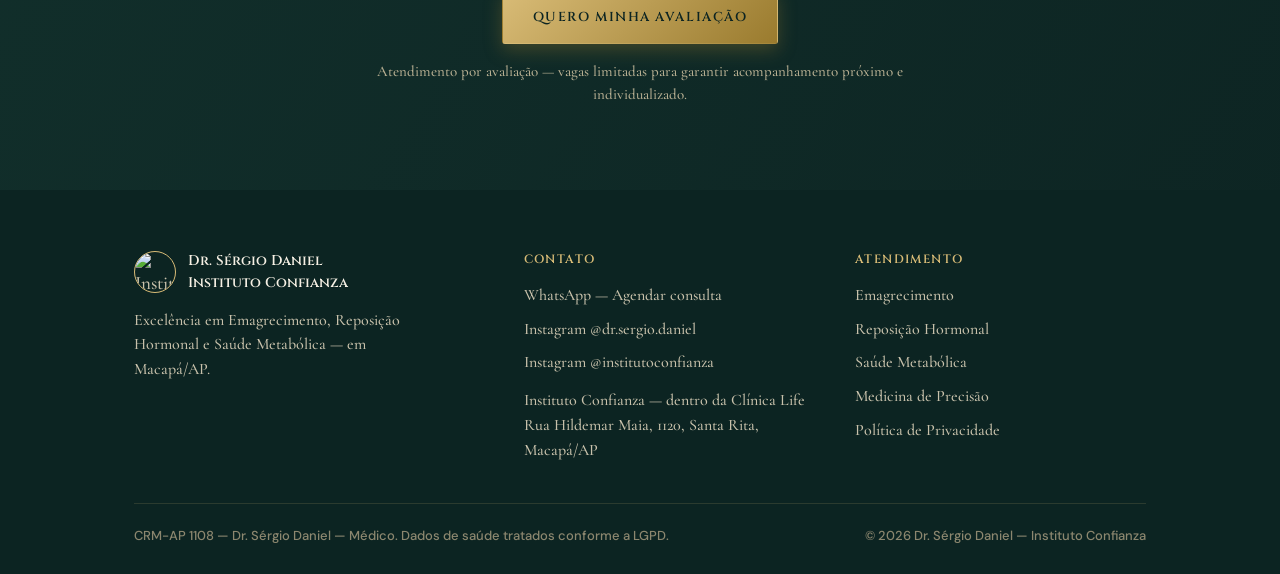
==== commit d45659fe: "LP Dr. Sérgio Daniel — reconstrução com base no rascunho dele (audio + HTML) - Copy/estrutura seguin" ====
--- a/index.html
+++ b/index.html
@@ -3,8 +3,9 @@
 <head>
 <meta charset="UTF-8">
 <meta name="viewport" content="width=device-width, initial-scale=1">
-<title>Dr. Sérgio Daniel — Emagrecimento Médico, Hormônios e Longevidade | Instituto Confianza</title>
-<meta name="description" content="Emagreça com segurança com uma abordagem médica personalizada. O Dr. Sérgio Daniel investiga as causas do seu não-emagrecimento e trata metabolismo, hormônios e hábitos de forma integrada. Agende sua consulta no Instituto Confianza.">
+<meta name="theme-color" content="#102E2A">
+<title>Dr. Sérgio Daniel — Emagrecimento, Reposição Hormonal e Saúde Metabólica em Macapá/AP | Instituto Confianza</title>
+<meta name="description" content="Emagreça com segurança com uma abordagem médica personalizada em Macapá/AP. O Dr. Sérgio Daniel investiga as causas reais do seu não-emagrecimento — hormônios, metabolismo e inflamação. Agende sua avaliação no Instituto Confianza, dentro da Clínica Life.">
 
 <!-- Google Tag Manager -->
 <script>(function(w,d,s,l,i){w[l]=w[l]||[];w[l].push({'gtm.start':
@@ -14,380 +15,293 @@
 })(window,document,'script','dataLayer','GTM-5ZCB4FC5');</script>
 <!-- End Google Tag Manager -->
 
-<meta property="og:title" content="Dr. Sérgio Daniel — Emagrecimento Médico e Longevidade">
-<meta property="og:description" content="Resultados reais e sustentáveis com acompanhamento médico próximo. Instituto Confianza.">
+<meta property="og:title" content="Dr. Sérgio Daniel — Instituto Confianza | Macapá/AP">
+<meta property="og:description" content="Investigamos as causas reais do seu não-emagrecimento — hormônios, metabolismo e inflamação. Resultados reais e sustentáveis.">
 <meta property="og:type" content="website">
 <link rel="icon" type="image/svg+xml" href="/favicon.svg">
 <link rel="apple-touch-icon" href="/images/apple-touch-icon.png">
 
 <link rel="preconnect" href="https://fonts.googleapis.com">
 <link rel="preconnect" href="https://fonts.gstatic.com" crossorigin>
-<link href="https://fonts.googleapis.com/css2?family=Fraunces:ital,opsz,wght@0,9..144,400..600;1,9..144,400..600&family=DM+Sans:opsz,wght@9..40,400..700&display=swap" rel="stylesheet">
-
-<link rel="stylesheet" href="/style.css?v=8">
+<link href="https://fonts.googleapis.com/css2?family=Cinzel:wght@500;600;700&family=Cormorant+Garamond:ital,wght@0,400;0,500;0,600;1,400;1,500&family=DM+Sans:opsz,wght@9..40,400..600&display=swap" rel="stylesheet">
+
+<link rel="stylesheet" href="/style.css?v=10">
 </head>
 <body>
 <!-- Google Tag Manager (noscript) -->
-<noscript><iframe src="https://www.googletagmanager.com/ns.html?id=GTM-5ZCB4FC5"
-height="0" width="0" style="display:none;visibility:hidden"></iframe></noscript>
+<noscript><iframe src="https://www.googletagmanager.com/ns.html?id=GTM-5ZCB4FC5" height="0" width="0" style="display:none;visibility:hidden"></iframe></noscript>
 <!-- End Google Tag Manager (noscript) -->
 
-<!-- ============ HEADER ============ -->
-<header class="site-header" id="header">
-  <div class="container site-header__row">
-    <a class="brand" href="#" aria-label="Dr. Sérgio Daniel — Instituto Confianza">
-      <img class="brand__mark" src="/.netlify/images?url=/images/logo-instituto-confianza.png&w=96&q=90" alt="Instituto Confianza" width="44" height="44" loading="eager">
-      <span class="brand__name">
-        <strong>Dr. Sérgio Daniel</strong>
-        <span>Instituto Confianza</span>
-      </span>
+<header>
+  <div class="nav">
+    <a class="brand" href="#topo" aria-label="Dr. Sérgio Daniel — Instituto Confianza">
+      <img src="/.netlify/images?url=/images/logo-instituto-confianza.png&w=96&q=90" alt="Instituto Confianza" width="42" height="42">
+      <span class="brand-text">Dr. Sérgio Daniel<span>Instituto Confianza</span></span>
     </a>
-    <nav class="header-actions" aria-label="Ações">
+    <nav class="nav-actions" aria-label="Ações">
       <a class="ig" href="https://www.instagram.com/dr.sergio.daniel/" target="_blank" rel="noopener" aria-label="Instagram do Dr. Sérgio Daniel">
         <svg viewBox="0 0 24 24" fill="none" stroke="currentColor" stroke-width="1.8"><rect x="3" y="3" width="18" height="18" rx="5"/><circle cx="12" cy="12" r="4"/><circle cx="17.5" cy="6.5" r="1" fill="currentColor" stroke="none"/></svg>
       </a>
-      <a class="btn btn--gold" href="https://wa.me/5596981131105?text=Quero%20agendar%20minha%20consulta" target="_blank" rel="noopener">Agendar consulta</a>
+      <a class="btn btn-gold" href="https://wa.me/5596981131105?text=Quero%20agendar%20minha%20consulta" target="_blank" rel="noopener">Agendar consulta</a>
     </nav>
   </div>
-  <div class="site-header__crm">CRM 1108-AP</div>
+  <div class="header-crm">Dr. Sérgio Daniel — CRM-AP 1108</div>
 </header>
 
-<main id="conteudo">
-
-<!-- ============ HERO ============ -->
+<main id="topo">
+
+<!-- HERO -->
 <section class="hero">
-  <span class="hero__glow" aria-hidden="true"></span>
-  <span class="hero__grain" aria-hidden="true"></span>
-  <svg class="hero__rays" viewBox="0 0 600 600" fill="none" aria-hidden="true">
-    <g stroke="currentColor" stroke-width="1.2">
-      <path d="M300 600C140 540 60 420 40 250" opacity=".9"/>
-      <path d="M300 600C180 540 120 430 110 270" opacity=".7"/>
-      <path d="M300 600C230 540 200 440 200 300" opacity=".5"/>
-      <path d="M300 600C460 540 540 420 560 250" opacity=".9"/>
-      <path d="M300 600C420 540 480 430 490 270" opacity=".7"/>
-      <path d="M300 600C370 540 400 440 400 300" opacity=".5"/>
-    </g>
-  </svg>
-
-  <div class="container hero__inner">
-    <div class="hero__content">
-      <span class="kicker">Emagrecimento &middot; Hormônios &middot; Longevidade</span>
-      <h1>Emagreça com segurança e recupere sua <em>melhor versão</em>.</h1>
-      <p class="hero__sub">Você não precisa passar fome nem lutar sozinho contra a balança. Uma abordagem médica personalizada que investiga as <strong>causas</strong> do seu não-emagrecimento — metabolismo, hormônios e hábitos — e trata tudo de forma integrada.</p>
-
-      <div class="hero__cta">
-        <a class="btn btn--gold" href="https://wa.me/5596981131105?text=Quero%20agendar%20minha%20consulta" target="_blank" rel="noopener">
-          Quero agendar minha consulta
-          <svg viewBox="0 0 24 24" fill="none" stroke="currentColor" stroke-width="2"><path d="M5 12h14M13 6l6 6-6 6"/></svg>
-        </a>
-        <span class="hero__microcopy">
-          <svg viewBox="0 0 24 24" fill="none" stroke="currentColor" stroke-width="2"><path d="M20 6 9 17l-5-5"/></svg>
-          Atendimento humanizado e acompanhamento próximo em cada etapa.
-        </span>
-      </div>
-
-      <div class="hero__trust">
-        <div><b>Integrado</b><span>Metabolismo, hormônios e hábitos</span></div>
-        <div><b>Sustentável</b><span>Resultados reais, sem efeito sanfona</span></div>
-        <div><b>Próximo</b><span>Plano individual em cada etapa</span></div>
-      </div>
-    </div>
-
-    <figure class="hero__media" id="heroMedia">
-      <span class="portrait__cred"><svg viewBox="0 0 24 24" fill="none" stroke="currentColor" stroke-width="1.8" aria-hidden="true"><path d="M12 2 4 6v6c0 5 3.5 8.5 8 10 4.5-1.5 8-5 8-10V6l-8-4Z"/></svg> CRM 1108-AP</span>
-      <div class="portrait">
-        <img src="/.netlify/images?url=/images/dr-sergio-hero.jpg&w=900&q=82" alt="Dr. Sérgio Daniel" width="900" height="1125" loading="eager" fetchpriority="high">
-      </div>
-      <div class="portrait__badge">
-        <svg viewBox="0 0 24 24" fill="none" stroke="currentColor" stroke-width="1.7"><path d="M12 2 4 6v6c0 5 3.5 8.5 8 10 4.5-1.5 8-5 8-10V6l-8-4Z"/><path d="M9 12l2 2 4-4"/></svg>
-        <span><b>Abordagem médica</b>personalizada e segura</span>
-      </div>
-    </figure>
-  </div>
-</section>
-
-<!-- ============ SEÇÃO 1 — PROBLEMA / EMPATIA ============ -->
-<section class="problema">
-  <svg class="problema__emblem" viewBox="0 0 64 64" fill="currentColor" aria-hidden="true"><circle cx="32" cy="20" r="6"/><path d="M32 27c-6 0-9 5-9 12v18c0 3 3 4 4 1l3-15h4l3 15c1 3 4 2 4-1V39c0-7-3-12-9-12Z"/></svg>
-  <div class="container problema__grid">
-    <div class="problema__lead" data-reveal>
-      <span class="kicker">Por que você ainda não emagreceu</span>
-      <h2>Se você já tentou de tudo… talvez o problema <em>não esteja na sua força de vontade</em>.</h2>
-      <p>Muitas pessoas seguem dietas, treinam e mesmo assim não alcançam os resultados esperados. Quase sempre existem <strong>fatores internos</strong> que precisam ser avaliados e tratados corretamente.</p>
-      <p>O objetivo não é apenas perder peso — é recuperar disposição, autoestima, saúde e qualidade de vida.</p>
-      <a class="btn btn--ghost" href="https://wa.me/5596981131105?text=Quero%20iniciar%20meu%20tratamento" target="_blank" rel="noopener">Quero iniciar meu tratamento</a>
-    </div>
-
-    <div class="factors" data-reveal>
-      <p class="factors__title">O que pode estar te travando</p>
-      <div class="factor"><span class="factor__no">01</span><span class="factor__icon"><svg viewBox="0 0 24 24" fill="none" stroke="currentColor" stroke-width="2"><path d="M12 2v4M12 18v4M2 12h4M18 12h4M5 5l3 3M16 16l3 3M19 5l-3 3M8 16l-3 3"/></svg></span><p>Desequilíbrios hormonais<span class="factor__hint">tireoide, cortisol, estrogênio, testosterona</span></p></div>
-      <div class="factor"><span class="factor__no">02</span><span class="factor__icon"><svg viewBox="0 0 24 24" fill="none" stroke="currentColor" stroke-width="2"><path d="M12 3v6l4 2"/><circle cx="12" cy="13" r="8"/></svg></span><p>Metabolismo lento<span class="factor__hint">queima calórica abaixo do esperado</span></p></div>
-      <div class="factor"><span class="factor__no">03</span><span class="factor__icon"><svg viewBox="0 0 24 24" fill="none" stroke="currentColor" stroke-width="2"><path d="M12 21s-7-4.5-7-10a7 7 0 0 1 14 0c0 5.5-7 10-7 10Z"/></svg></span><p>Inflamação crônica<span class="factor__hint">silenciosa, mas atrapalha o emagrecimento</span></p></div>
-      <div class="factor"><span class="factor__no">04</span><span class="factor__icon"><svg viewBox="0 0 24 24" fill="none" stroke="currentColor" stroke-width="2"><path d="M12 2a7 7 0 0 0-7 7c0 5 7 13 7 13s7-8 7-13a7 7 0 0 0-7-7Z"/><circle cx="12" cy="9" r="2"/></svg></span><p>Deficiências nutricionais<span class="factor__hint">vitaminas e minerais que faltam</span></p></div>
-      <div class="factor"><span class="factor__no">05</span><span class="factor__icon"><svg viewBox="0 0 24 24" fill="none" stroke="currentColor" stroke-width="2"><path d="M3 12h4l2 6 4-14 2 8h6"/></svg></span><p>Resistência à insulina<span class="factor__hint">o corpo estoca em vez de queimar</span></p></div>
-      <div class="factor"><span class="factor__no">06</span><span class="factor__icon"><svg viewBox="0 0 24 24" fill="none" stroke="currentColor" stroke-width="2"><circle cx="12" cy="12" r="9"/><path d="M12 7v5l3 2"/></svg></span><p>Hábitos que sabotam<span class="factor__hint">rotina, sono e estresse no caminho</span></p></div>
-    </div>
-
-    <div class="problema__close" data-reveal>
-      <p>Por isso, cada paciente precisa de uma <em>estratégia personalizada</em> — não mais uma dieta genérica.</p>
-      <a class="btn btn--gold" href="https://wa.me/5596981131105?text=Quero%20agendar%20minha%20consulta" target="_blank" rel="noopener">Agendar minha consulta</a>
-    </div>
-  </div>
-</section>
-
-<!-- ============ SEÇÃO 3 — SERVIÇOS (Bento) ============ -->
-<section class="services" aria-labelledby="services-title">
-  <svg class="services__rays" viewBox="0 0 600 600" fill="none" aria-hidden="true"><g stroke="currentColor" stroke-width="1.2"><path d="M300 0C140 60 60 180 40 350" opacity=".9"/><path d="M300 0C180 60 120 170 110 330" opacity=".7"/><path d="M300 0C460 60 540 180 560 350" opacity=".9"/><path d="M300 0C420 60 480 170 490 330" opacity=".7"/></g></svg>
-  <div class="container">
-    <header class="section-head section-head--light" data-reveal>
-      <span class="kicker">Tratamentos</span>
-      <h2 id="services-title">Como o Dr. Sérgio Daniel pode te ajudar</h2>
-      <p class="section-head__sub">Cinco frentes que tratam a causa — não só o sintoma.</p>
-    </header>
-
-    <div class="bento">
-      <a class="bento__card bento__card--feature" data-reveal href="https://wa.me/5596981131105?text=Quero%20saber%20sobre%20Emagrecimento%20M%C3%A9dico" target="_blank" rel="noopener">
-        <span class="bento__icon" aria-hidden="true"><svg viewBox="0 0 24 24" fill="none" stroke="currentColor" stroke-width="1.7"><path d="M7 8h10l2 12H5L7 8Z"/><path d="M9 8a3 3 0 0 1 6 0"/><path d="M12 12v4M10 14h4"/></svg></span>
-        <h3>Emagrecimento Médico Personalizado</h3>
-        <p>Tratamentos modernos e individualizados para acelerar os resultados de forma saudável, segura e sustentável.</p>
-        <span class="bento__more">Saiba mais <svg viewBox="0 0 24 24" fill="none" stroke="currentColor" stroke-width="2" aria-hidden="true"><path d="M5 12h14M13 6l6 6-6 6"/></svg></span>
-      </a>
-      <a class="bento__card" data-reveal href="https://wa.me/5596981131105?text=Quero%20saber%20sobre%20Reposi%C3%A7%C3%A3o%20Hormonal" target="_blank" rel="noopener">
-        <span class="bento__icon" aria-hidden="true"><svg viewBox="0 0 24 24" fill="none" stroke="currentColor" stroke-width="1.7"><circle cx="9" cy="9" r="5"/><path d="M9 14v6M6 18h6"/><path d="m15 3 5 5m0-5v5h-5"/></svg></span>
-        <h3>Reposição Hormonal Feminina e Masculina</h3>
-        <p>Avaliação completa e reposição responsável para sintomas como cansaço, baixa libido, menopausa, andropausa e dificuldade para emagrecer.</p>
-        <span class="bento__more">Saiba mais <svg viewBox="0 0 24 24" fill="none" stroke="currentColor" stroke-width="2" aria-hidden="true"><path d="M5 12h14M13 6l6 6-6 6"/></svg></span>
-      </a>
-      <a class="bento__card" data-reveal href="https://wa.me/5596981131105?text=Quero%20saber%20sobre%20Performance%20e%20Longevidade" target="_blank" rel="noopener">
-        <span class="bento__icon" aria-hidden="true"><svg viewBox="0 0 24 24" fill="none" stroke="currentColor" stroke-width="1.7"><path d="M13 2 4 14h6l-1 8 9-12h-6l1-8Z"/></svg></span>
-        <h3>Performance, Energia e Longevidade</h3>
-        <p>Protocolos para quem busca mais disposição física e mental, melhor qualidade de vida e envelhecimento saudável.</p>
-        <span class="bento__more">Saiba mais <svg viewBox="0 0 24 24" fill="none" stroke="currentColor" stroke-width="2" aria-hidden="true"><path d="M5 12h14M13 6l6 6-6 6"/></svg></span>
-      </a>
-      <a class="bento__card" data-reveal href="https://wa.me/5596981131105?text=Quero%20saber%20sobre%20Reposi%C3%A7%C3%A3o%20de%20Vitaminas" target="_blank" rel="noopener">
-        <span class="bento__icon" aria-hidden="true"><svg viewBox="0 0 24 24" fill="none" stroke="currentColor" stroke-width="1.7"><rect x="3" y="8" width="13" height="8" rx="4"/><path d="M9.5 8v8"/><circle cx="19" cy="6" r="2"/></svg></span>
-        <h3>Reposição de Vitaminas</h3>
-        <p>Correção de deficiências que impactam diretamente energia, imunidade, metabolismo, sono e bem-estar.</p>
-        <span class="bento__more">Saiba mais <svg viewBox="0 0 24 24" fill="none" stroke="currentColor" stroke-width="2" aria-hidden="true"><path d="M5 12h14M13 6l6 6-6 6"/></svg></span>
-      </a>
-      <a class="bento__card" data-reveal href="https://wa.me/5596981131105?text=Quero%20saber%20sobre%20Tratamento%20da%20Obesidade" target="_blank" rel="noopener">
-        <span class="bento__icon" aria-hidden="true"><svg viewBox="0 0 24 24" fill="none" stroke="currentColor" stroke-width="1.7"><path d="M12 21s-7-4.5-7-10a7 7 0 0 1 14 0c0 5.5-7 10-7 10Z"/><path d="m9 11 2 2 4-4"/></svg></span>
-        <h3>Tratamento da Obesidade</h3>
-        <p>Acompanhamento médico completo para emagrecer com segurança e melhorar indicadores de saúde a longo prazo.</p>
-        <span class="bento__more">Saiba mais <svg viewBox="0 0 24 24" fill="none" stroke="currentColor" stroke-width="2" aria-hidden="true"><path d="M5 12h14M13 6l6 6-6 6"/></svg></span>
-      </a>
-    </div>
-  </div>
-</section>
-
-<!-- ============ SEÇÃO 4 — RESULTADOS (Gallery) ============ -->
-<section class="results" aria-labelledby="results-title">
-  <div class="container">
-    <header class="section-head section-head--center" data-reveal>
-      <span class="kicker">Transformações</span>
-      <h2 id="results-title">Resultados que vão muito além da balança</h2>
-      <p class="section-head__sub">Mais do que perder peso, nossos pacientes recuperam confiança, disposição e qualidade de vida. Cada transformação representa uma vida mais saudável, ativa e feliz.</p>
-    </header>
-  </div>
-
-  <div class="container">
-    <div class="transform-grid" data-reveal>
-      <button class="transform-card" type="button" data-full="/.netlify/images?url=/images/transformacoes/transformacao-1.jpg&amp;w=1600&amp;q=88" aria-label="Ampliar antes e depois — transformação 1">
-        <img src="/.netlify/images?url=/images/transformacoes/transformacao-1.jpg&amp;w=760&amp;q=82" alt="Antes e depois de paciente — Dr. Sérgio Daniel" width="760" height="475" loading="lazy">
-        <span class="transform-card__tags"><b>Antes</b><b class="is-after">Depois</b></span>
-        <span class="transform-card__zoom" aria-hidden="true"><svg viewBox="0 0 24 24" fill="none" stroke="currentColor" stroke-width="2"><circle cx="11" cy="11" r="7"/><path d="M21 21l-4.3-4.3M11 8v6M8 11h6"/></svg></span>
+  <div class="wrap hero-grid">
+    <div data-reveal>
+      <span class="crm-badge">Dr. Sérgio Daniel — Médico — CRM-AP 1108</span>
+      <div class="eyebrow on-dark">Emagrecimento · Reposição Hormonal · Saúde Metabólica</div>
+      <h1>Pare de lutar contra o seu corpo. Comece a entender <em>por que ele resiste</em>.</h1>
+      <p class="lede">No Instituto Confianza, investigamos as <strong>causas reais</strong> do seu não-emagrecimento — hormônios, metabolismo e inflamação — com um método clínico individualizado. O problema nunca foi a sua força de vontade.</p>
+      <div class="hero-cta-row">
+        <a class="btn btn-gold" href="https://wa.me/5596981131105?text=Quero%20minha%20Avalia%C3%A7%C3%A3o%20Metab%C3%B3lica%20e%20Hormonal" target="_blank" rel="noopener">Quero minha avaliação</a>
+        <span class="helper">Atendimento humanizado e acompanhamento próximo em cada etapa.</span>
+      </div>
+      <div class="chips">
+        <div class="chip"><div class="t">Integrado</div><div class="d">Metabolismo, hormônios e hábitos</div></div>
+        <div class="chip"><div class="t">Sustentável</div><div class="d">Resultados reais, sem efeito sanfona</div></div>
+        <div class="chip"><div class="t">Próximo</div><div class="d">Plano individual em cada etapa</div></div>
+      </div>
+    </div>
+    <div class="hero-photo" data-reveal>
+      <img src="/.netlify/images?url=/images/dr-sergio-hero.jpg&w=900&q=82" alt="Dr. Sérgio Daniel" width="760" height="950" loading="eager" fetchpriority="high">
+      <div class="tag">Abordagem médica<b>personalizada e segura</b></div>
+    </div>
+  </div>
+</section>
+
+<!-- DOR -->
+<section class="block dor">
+  <div class="wrap dor-inner" data-reveal>
+    <div class="eyebrow">Por que você ainda não emagreceu</div>
+    <h2>O problema nunca foi <em>a sua força de vontade</em>.</h2>
+    <p class="lede-2" style="margin:0 auto 30px;">Se você já tentou de tudo — dietas, jejum, academia — e ainda sente que seu corpo trabalha contra você, é porque, na maioria das vezes, ninguém investigou <strong>por quê</strong>. O objetivo não é apenas perder peso — é recuperar disposição, autoestima, saúde e qualidade de vida.</p>
+    <a class="btn btn-outline" href="https://wa.me/5596981131105?text=Quero%20iniciar%20meu%20tratamento" target="_blank" rel="noopener">Quero iniciar meu tratamento</a>
+  </div>
+</section>
+
+<!-- CAUSAS -->
+<section class="block causas">
+  <div class="wrap" data-reveal>
+    <div class="eyebrow on-dark">O que pode estar te travando</div>
+    <h2>Seis frentes que investigamos antes de qualquer protocolo</h2>
+    <div class="causas-grid">
+      <div class="causa"><div class="num">01</div><h3>Desequilíbrios hormonais</h3><p>Tireoide, cortisol, estrogênio, testosterona.</p></div>
+      <div class="causa"><div class="num">02</div><h3>Metabolismo lento</h3><p>Queima calórica abaixo do esperado.</p></div>
+      <div class="causa"><div class="num">03</div><h3>Inflamação crônica</h3><p>Silenciosa, mas atrapalha o emagrecimento.</p></div>
+      <div class="causa"><div class="num">04</div><h3>Deficiências nutricionais</h3><p>Vitaminas e minerais que faltam.</p></div>
+      <div class="causa"><div class="num">05</div><h3>Resistência à insulina</h3><p>O corpo estoca em vez de queimar.</p></div>
+      <div class="causa"><div class="num">06</div><h3>Hábitos e rotina</h3><p>Sono, estresse e rotina no caminho.</p></div>
+    </div>
+    <div class="causas-footer">
+      <p>Por isso, cada paciente precisa de uma estratégia personalizada — não mais uma dieta genérica.</p>
+      <a class="btn btn-outline on-dark" href="https://wa.me/5596981131105?text=Quero%20agendar%20minha%20consulta" target="_blank" rel="noopener">Agendar minha consulta</a>
+    </div>
+  </div>
+</section>
+
+<!-- PILARES -->
+<section class="block pilares">
+  <div class="wrap" data-reveal>
+    <div class="eyebrow">Tratamentos</div>
+    <h2>Um método, quatro frentes de atuação.</h2>
+    <p class="lede-2">Os quatro pilares do Instituto Confianza — tratando a causa, não só o sintoma.</p>
+    <div class="pilares-grid">
+      <div class="pilar-card">
+        <div class="tag-pillar">Pilar 01</div>
+        <h3>Emagrecimento</h3>
+        <p>Protocolos modernos baseados em evidência científica, com acompanhamento contínuo e ajustes conforme a resposta do seu organismo.</p>
+        <a href="https://wa.me/5596981131105?text=Quero%20saber%20sobre%20Emagrecimento" target="_blank" rel="noopener">Saiba mais →</a>
+      </div>
+      <div class="pilar-card">
+        <div class="tag-pillar">Pilar 02</div>
+        <h3>Reposição Hormonal</h3>
+        <p>Equilíbrio hormonal feminino e masculino, com avaliação individualizada para sintomas como cansaço, baixa libido, menopausa e andropausa.</p>
+        <a href="https://wa.me/5596981131105?text=Quero%20saber%20sobre%20Reposi%C3%A7%C3%A3o%20Hormonal" target="_blank" rel="noopener">Saiba mais →</a>
+      </div>
+      <div class="pilar-card">
+        <div class="tag-pillar">Pilar 03</div>
+        <h3>Saúde Metabólica</h3>
+        <p>Manejo de resistência à insulina, inflamação crônica e marcadores metabólicos — a base de qualquer emagrecimento sustentável.</p>
+        <a href="https://wa.me/5596981131105?text=Quero%20saber%20sobre%20Sa%C3%BAde%20Metab%C3%B3lica" target="_blank" rel="noopener">Saiba mais →</a>
+      </div>
+      <div class="pilar-card transversal">
+        <div class="tag-pillar">Pilar transversal</div>
+        <h3>Medicina de Precisão</h3>
+        <p>Exames laboratoriais detalhados e plano de cuidado individualizado, em vez de protocolo padrão para todos os pacientes.</p>
+        <a href="https://wa.me/5596981131105?text=Quero%20saber%20sobre%20Medicina%20de%20Precis%C3%A3o" target="_blank" rel="noopener">Saiba mais →</a>
+      </div>
+    </div>
+  </div>
+</section>
+
+<!-- TRANSFORMAÇÕES -->
+<section class="block transf">
+  <div class="wrap" data-reveal>
+    <div class="eyebrow on-dark">Transformações</div>
+    <h2>Resultados que vão muito além da balança</h2>
+    <p class="lede-2">Mais do que perder peso, nossos pacientes recuperam confiança, disposição e qualidade de vida.</p>
+    <div class="transf-grid">
+      <button class="transf-card" type="button" data-full="/.netlify/images?url=/images/transformacoes/transformacao-1.jpg&amp;w=1400&amp;q=88" aria-label="Ampliar antes e depois 1">
+        <img src="/.netlify/images?url=/images/transformacoes/transformacao-1.jpg&amp;w=640&amp;q=82" alt="Antes e depois — paciente do Dr. Sérgio Daniel" width="640" height="640" loading="lazy">
+        <span class="lbl"><span>Antes</span><span class="is-after">Depois</span></span>
       </button>
-      <button class="transform-card" type="button" data-full="/.netlify/images?url=/images/transformacoes/transformacao-3.jpg&amp;w=1600&amp;q=88" aria-label="Ampliar antes e depois — transformação 3">
-        <img src="/.netlify/images?url=/images/transformacoes/transformacao-3.jpg&amp;w=760&amp;q=82" alt="Antes e depois de paciente — Dr. Sérgio Daniel" width="760" height="415" loading="lazy">
-        <span class="transform-card__tags"><b>Antes</b><b class="is-after">Depois</b></span>
-        <span class="transform-card__zoom" aria-hidden="true"><svg viewBox="0 0 24 24" fill="none" stroke="currentColor" stroke-width="2"><circle cx="11" cy="11" r="7"/><path d="M21 21l-4.3-4.3M11 8v6M8 11h6"/></svg></span>
+      <button class="transf-card" type="button" data-full="/.netlify/images?url=/images/transformacoes/transformacao-3.jpg&amp;w=1400&amp;q=88" aria-label="Ampliar antes e depois 2">
+        <img src="/.netlify/images?url=/images/transformacoes/transformacao-3.jpg&amp;w=640&amp;q=82" alt="Antes e depois — paciente do Dr. Sérgio Daniel" width="640" height="640" loading="lazy">
+        <span class="lbl"><span>Antes</span><span class="is-after">Depois</span></span>
       </button>
-      <button class="transform-card" type="button" data-full="/.netlify/images?url=/images/transformacoes/transformacao-4.jpg&amp;w=1600&amp;q=88" aria-label="Ampliar antes e depois — transformação 4">
-        <img src="/.netlify/images?url=/images/transformacoes/transformacao-4.jpg&amp;w=760&amp;q=82" alt="Antes e depois de paciente — Dr. Sérgio Daniel" width="760" height="437" loading="lazy">
-        <span class="transform-card__tags"><b>Antes</b><b class="is-after">Depois</b></span>
-        <span class="transform-card__zoom" aria-hidden="true"><svg viewBox="0 0 24 24" fill="none" stroke="currentColor" stroke-width="2"><circle cx="11" cy="11" r="7"/><path d="M21 21l-4.3-4.3M11 8v6M8 11h6"/></svg></span>
+      <button class="transf-card" type="button" data-full="/.netlify/images?url=/images/transformacoes/transformacao-4.jpg&amp;w=1400&amp;q=88" aria-label="Ampliar antes e depois 3">
+        <img src="/.netlify/images?url=/images/transformacoes/transformacao-4.jpg&amp;w=640&amp;q=82" alt="Antes e depois — paciente do Dr. Sérgio Daniel" width="640" height="800" loading="lazy">
+        <span class="lbl"><span>Antes</span><span class="is-after">Depois</span></span>
       </button>
     </div>
-    <p class="transform-note" data-reveal>Resultados individuais — variam conforme avaliação, adesão e organismo de cada paciente.</p>
-  </div>
-
-  <div class="container results__cta" data-reveal>
-    <a class="btn btn--gold" href="https://wa.me/5596981131105?text=Quero%20transformar%20minha%20vida" target="_blank" rel="noopener">Quero transformar minha vida</a>
-  </div>
-</section>
-
-<!-- ============ SEÇÃO 5 — JORNADA (Timeline) ============ -->
-<section class="journey" aria-labelledby="journey-title">
-  <div class="container">
-    <header class="section-head" data-reveal>
-      <span class="kicker">Como funciona</span>
-      <h2 id="journey-title">Sua jornada, em quatro passos</h2>
-    </header>
-    <ol class="timeline" data-reveal>
-      <li class="timeline__step">
-        <span class="timeline__no">01</span>
-        <div class="timeline__body"><h3>Agendamento</h3><p>Você marca a consulta pelo WhatsApp, no horário que cabe na sua rotina.</p></div>
-      </li>
-      <li class="timeline__step">
-        <span class="timeline__no">02</span>
-        <div class="timeline__body"><h3>Avaliação completa</h3><p>Investigamos metabolismo, hormônios, exames e histórico para entender a real causa.</p></div>
-      </li>
-      <li class="timeline__step">
-        <span class="timeline__no">03</span>
-        <div class="timeline__body"><h3>Plano personalizado</h3><p>Um protocolo só seu: tratamento, hábitos e metas reais.</p></div>
-      </li>
-      <li class="timeline__step">
-        <span class="timeline__no">04</span>
-        <div class="timeline__body"><h3>Acompanhamento próximo</h3><p>Ajustes e suporte em cada etapa, até o resultado se tornar sustentável.</p></div>
-      </li>
-    </ol>
-  </div>
-</section>
-
-<!-- ============ SEÇÃO 6 — SOBRE O DR. SERGIO (Layered) ============ -->
-<section class="about" aria-labelledby="about-title">
-  <div class="container about__grid">
-    <figure class="about__media" data-reveal>
-      <svg class="about__rays" viewBox="0 0 600 600" fill="none" aria-hidden="true"><g stroke="currentColor" stroke-width="1.2"><path d="M300 600C140 540 60 420 40 250"/><path d="M300 600C460 540 540 420 560 250"/><path d="M300 600C230 540 200 440 200 300"/></g></svg>
-      <div class="portrait portrait--about">
-        <img src="/.netlify/images?url=/images/dr-sergio-sobre.jpg&w=800&q=82" alt="Dr. Sérgio Daniel no Instituto Confianza" width="800" height="1000" loading="lazy">
-      </div>
-      <div class="about__card">
-        <img src="/.netlify/images?url=/images/logo-instituto-confianza.png&w=72&q=90" alt="Instituto Confianza" width="36" height="36">
-        <span><b>Instituto Confianza</b>Atendimento humanizado</span>
-      </div>
-    </figure>
-
-    <div class="about__content" data-reveal>
-      <span class="kicker">Quem cuida de você</span>
-      <h2 id="about-title">Sobre o Dr. Sérgio Daniel</h2>
-      <p class="about__bio">Médico com atuação em <strong>emagrecimento, saúde metabólica, reposição hormonal e estratégias de longevidade</strong>.</p>
-      <p>Seu trabalho é realizado através do <strong>Instituto Confianza</strong>, um espaço criado para proporcionar um atendimento humanizado, acolhedor e focado na transformação completa da saúde e da qualidade de vida dos pacientes.</p>
-      <ul class="about__chips" aria-label="Credenciais">
-        <li>CRM 1108-AP</li>
-        <li>Saúde metabólica</li>
-        <li>Reposição hormonal &amp; longevidade</li>
-      </ul>
-      <a class="btn btn--ghost" href="https://wa.me/5596981131105?text=Quero%20agendar%20com%20o%20Dr.%20S%C3%A9rgio" target="_blank" rel="noopener">Agendar com o Dr. Sérgio</a>
-    </div>
-  </div>
-</section>
-
-<!-- ============ SEÇÃO 7 — FAQ (Accordion) ============ -->
-<section class="faq" aria-labelledby="faq-title">
-  <div class="container faq__wrap">
-    <header class="section-head section-head--center" data-reveal>
-      <span class="kicker">Dúvidas frequentes</span>
-      <h2 id="faq-title">Perguntas que recebemos antes da consulta</h2>
-    </header>
-    <div class="faq__list" data-reveal>
-      <div class="faq__item">
-        <h3><button class="faq__q" aria-expanded="false"><span>Preciso fazer exames antes da consulta?</span><span class="faq__plus" aria-hidden="true"></span></button></h3>
-        <div class="faq__a"><div><p>Não é obrigatório. Se você já tiver exames recentes, traga-os — eles ajudam na avaliação. Caso necessário, o Dr. Sérgio solicita os exames adequados ao seu caso.</p></div></div>
-      </div>
-      <div class="faq__item">
-        <h3><button class="faq__q" aria-expanded="false"><span>O tratamento usa medicação? É seguro?</span><span class="faq__plus" aria-hidden="true"></span></button></h3>
-        <div class="faq__a"><div><p>Cada plano é individual e médico. Quando há indicação, a conduta é responsável, monitorada e baseada na sua avaliação — sempre priorizando segurança e sustentabilidade.</p></div></div>
-      </div>
-      <div class="faq__item">
-        <h3><button class="faq__q" aria-expanded="false"><span>Atende reposição hormonal masculina e feminina?</span><span class="faq__plus" aria-hidden="true"></span></button></h3>
-        <div class="faq__a"><div><p>Sim. A reposição hormonal é feita para homens e mulheres, com avaliação completa e acompanhamento de sintomas como cansaço, libido, menopausa e andropausa.</p></div></div>
-      </div>
-      <div class="faq__item">
-        <h3><button class="faq__q" aria-expanded="false"><span>Em quanto tempo vejo resultado?</span><span class="faq__plus" aria-hidden="true"></span></button></h3>
-        <div class="faq__a"><div><p>Depende do seu organismo e do ponto de partida. O foco é em resultados reais e sustentáveis, com acompanhamento próximo para ajustar o plano ao longo do caminho.</p></div></div>
-      </div>
-      <div class="faq__item">
-        <h3><button class="faq__q" aria-expanded="false"><span>Como é o acompanhamento?</span><span class="faq__plus" aria-hidden="true"></span></button></h3>
-        <div class="faq__a"><div><p>Próximo e contínuo. Você não fica sozinho: há suporte e ajustes em cada etapa, até o resultado se tornar parte da sua rotina.</p></div></div>
-      </div>
-      <div class="faq__item">
-        <h3><button class="faq__q" aria-expanded="false"><span>Onde fica o atendimento?</span><span class="faq__plus" aria-hidden="true"></span></button></h3>
-        <div class="faq__a"><div><p>O atendimento é realizado no <strong>Instituto Confianza</strong> — Rua Hildemar Maia, 1120, Santa Rita, Macapá/AP (CEP 68.901-271). Fale com a gente no WhatsApp para horários e disponibilidade.</p></div></div>
-      </div>
-    </div>
-  </div>
-</section>
-
-<!-- ============ SEÇÃO 8 — CTA FINAL (Spotlight) ============ -->
-<section class="finale" aria-labelledby="finale-title">
-  <span class="finale__glow" aria-hidden="true"></span>
-  <svg class="finale__rays" viewBox="0 0 600 600" fill="none" aria-hidden="true"><g stroke="currentColor" stroke-width="1.1"><path d="M300 600C140 540 60 420 40 250" opacity=".8"/><path d="M300 600C460 540 540 420 560 250" opacity=".8"/><path d="M300 0C180 60 120 170 110 330" opacity=".5"/><path d="M300 0C420 60 480 170 490 330" opacity=".5"/></g></svg>
-  <div class="container finale__inner">
-    <div class="finale__text" data-reveal>
-      <span class="kicker">O próximo passo</span>
-      <h2 id="finale-title">Sua melhor versão começa com <em>uma decisão</em>.</h2>
-      <p>Agende sua consulta e comece um plano feito para o seu corpo, com acompanhamento médico em cada etapa.</p>
-      <a class="btn btn--gold btn--lg" href="https://wa.me/5596981131105?text=Quero%20agendar%20minha%20consulta" target="_blank" rel="noopener">
-        Quero agendar minha consulta
-        <svg viewBox="0 0 24 24" fill="none" stroke="currentColor" stroke-width="2" aria-hidden="true"><path d="M5 12h14M13 6l6 6-6 6"/></svg>
-      </a>
-      <span class="finale__micro">Atendimento humanizado no Instituto Confianza.</span>
-    </div>
-    <figure class="finale__photo" data-reveal>
-      <img src="/.netlify/images?url=/images/dr-sergio-cta.jpg&w=900&q=84" alt="Dr. Sérgio Daniel" width="900" height="1350" loading="lazy">
-    </figure>
+    <p class="transf-note">Resultados reais e sustentáveis — resultados individuais variam conforme avaliação, adesão ao protocolo e organismo de cada paciente.</p>
+    <div style="margin-top:30px;"><a class="btn btn-outline on-dark" href="https://wa.me/5596981131105?text=Quero%20transformar%20minha%20vida" target="_blank" rel="noopener">Quero transformar minha vida</a></div>
+  </div>
+</section>
+
+<!-- COMO FUNCIONA -->
+<section class="block funciona">
+  <div class="wrap" data-reveal>
+    <div class="eyebrow">Como funciona</div>
+    <h2>Sua jornada, em quatro passos.</h2>
+    <div class="steps">
+      <div class="step"><div class="num">01</div><h3>Agendamento</h3><p>Você marca a consulta pelo WhatsApp, no horário que cabe na sua rotina.</p></div>
+      <div class="step"><div class="num">02</div><h3>Avaliação completa</h3><p>Investigamos metabolismo, hormônios, exames e histórico para entender a real causa.</p></div>
+      <div class="step"><div class="num">03</div><h3>Plano personalizado</h3><p>Um protocolo só seu: tratamento, hábitos e metas reais.</p></div>
+      <div class="step"><div class="num">04</div><h3>Acompanhamento próximo</h3><p>Ajustes e suporte em cada etapa, até o resultado se tornar sustentável.</p></div>
+    </div>
+  </div>
+</section>
+
+<!-- SOBRE (história do Dr. Sérgio) -->
+<section class="block sobre">
+  <div class="wrap sobre-grid">
+    <div class="sobre-photo" data-reveal>
+      <img src="/.netlify/images?url=/images/dr-sergio-sobre.jpg&w=800&q=82" alt="Dr. Sérgio Daniel no Instituto Confianza" width="700" height="875" loading="lazy">
+    </div>
+    <div data-reveal>
+      <div class="eyebrow on-dark">Quem cuida de você</div>
+      <h2>Antes de tratar pacientes, eu precisei resolver o meu próprio platô.</h2>
+      <p>Há alguns anos, decidi cuidar de mim. Comecei um tratamento com acompanhamento médico e, nas primeiras 8 semanas, perdi 14kg. Mas entrei em platô — e a única solução oferecida foi aumentar a dose da medicação. Eu sabia que não era a resposta certa: a medicação modula fome e saciedade, não acelera metabolismo, e eu já comia pouco e sentia saciedade rápido.</p>
+      <p>Foi então que decidi estudar a fundo a Nutrologia e assumir o meu próprio tratamento. Vencer aquele platô com estratégia clínica real — e não com mais dose — foi o que me fez perceber que faltava algo essencial no modelo que eu tinha vivido como paciente.</p>
+      <p>Eu já era médico há quase 15 anos, atuando em Radiologia. Mas foi aos 45 anos, pensando na minha filha de 6, que veio a virada definitiva: meu próprio pai teve os mesmos problemas de saúde que eu e faleceu aos 65. Se eu seguisse o mesmo caminho, minha filha teria apenas 25 anos quando eu faltasse. Essa foi a minha chave.</p>
+      <p>Foi esse chamado — e tudo que senti falta no meu próprio tratamento — que deu origem ao <strong>Instituto Confianza</strong>: consultas frequentes com médico, nutricionista e psicóloga, acompanhamento diário, e o entendimento de que a medicação é uma ferramenta importante, mas a mudança de mentalidade é o pilar que sustenta o resultado a longo prazo.</p>
+      <div class="id-line">Dr. Sérgio Daniel — Médico — CRM-AP 1108</div>
+      <a class="btn btn-outline on-dark" href="https://wa.me/5596981131105?text=Quero%20agendar%20com%20o%20Dr.%20S%C3%A9rgio" target="_blank" rel="noopener">Agendar com o Dr. Sérgio</a>
+    </div>
+  </div>
+</section>
+
+<!-- FAQ -->
+<section class="block faq">
+  <div class="wrap" data-reveal>
+    <div class="eyebrow">Dúvidas frequentes</div>
+    <h2>Perguntas que recebemos antes da consulta</h2>
+    <div class="faq-list" id="faqList">
+      <div class="faq-item open">
+        <h3 style="margin:0;"><button class="faq-q"><span>Preciso fazer exames antes da consulta?</span><span class="plus">+</span></button></h3>
+        <div class="faq-a"><p>Não é obrigatório. Se você já tiver exames recentes, traga-os — eles ajudam na avaliação. Caso necessário, o Dr. Sérgio solicita os exames adequados ao seu caso.</p></div>
+      </div>
+      <div class="faq-item">
+        <h3 style="margin:0;"><button class="faq-q"><span>O tratamento usa medicação? É seguro?</span><span class="plus">+</span></button></h3>
+        <div class="faq-a"><p>Cada plano é individual e médico. Quando há indicação, a conduta é responsável, monitorada e baseada na sua avaliação — sempre priorizando segurança. Mais do que medicação, o foco é tratar a causa e mudar a mentalidade que sustenta o resultado.</p></div>
+      </div>
+      <div class="faq-item">
+        <h3 style="margin:0;"><button class="faq-q"><span>Atende reposição hormonal masculina e feminina?</span><span class="plus">+</span></button></h3>
+        <div class="faq-a"><p>Sim. A reposição hormonal é feita para homens e mulheres, com avaliação completa e acompanhamento de sintomas como cansaço, libido, menopausa e andropausa.</p></div>
+      </div>
+      <div class="faq-item">
+        <h3 style="margin:0;"><button class="faq-q"><span>Em quanto tempo vejo resultado?</span><span class="plus">+</span></button></h3>
+        <div class="faq-a"><p>Depende do seu organismo e do ponto de partida. O foco é em resultados reais e sustentáveis, com acompanhamento próximo para ajustar o plano ao longo do caminho.</p></div>
+      </div>
+      <div class="faq-item">
+        <h3 style="margin:0;"><button class="faq-q"><span>Como é o acompanhamento?</span><span class="plus">+</span></button></h3>
+        <div class="faq-a"><p>Próximo e contínuo, com médico, nutricionista e psicóloga. Você não fica sozinho: há suporte e ajustes em cada etapa, até o resultado se tornar parte da sua rotina.</p></div>
+      </div>
+      <div class="faq-item">
+        <h3 style="margin:0;"><button class="faq-q"><span>O atendimento é particular?</span><span class="plus">+</span></button></h3>
+        <div class="faq-a"><p>Sim. O Instituto Confianza trabalha com atendimento por avaliação individualizada, com vagas limitadas para garantir acompanhamento próximo a cada paciente.</p></div>
+      </div>
+      <div class="faq-item">
+        <h3 style="margin:0;"><button class="faq-q"><span>Onde fica o atendimento?</span><span class="plus">+</span></button></h3>
+        <div class="faq-a"><p>O Instituto Confianza funciona <strong>dentro da Clínica Life</strong> — Rua Hildemar Maia, 1120, Santa Rita, Macapá/AP (CEP 68.901-271). Fale com a gente no WhatsApp para horários e disponibilidade.</p></div>
+      </div>
+    </div>
+  </div>
+</section>
+
+<!-- CTA FINAL -->
+<section class="block cta-final" style="background:linear-gradient(120deg,rgba(16,46,42,.9),rgba(12,36,34,.92)),url('/.netlify/images?url=/images/dr-sergio-cta.jpg&amp;w=1600&amp;q=70') center/cover no-repeat;">
+  <div class="wrap" data-reveal>
+    <div class="eyebrow on-dark">O próximo passo</div>
+    <h2>Sua próxima consulta pode ser a primeira vez que <em>alguém investiga as causas certas</em>.</h2>
+    <p>Agende sua consulta e comece um plano feito para o seu corpo, com acompanhamento médico em cada etapa.</p>
+    <a class="btn btn-gold" href="https://wa.me/5596981131105?text=Quero%20minha%20Avalia%C3%A7%C3%A3o%20Metab%C3%B3lica%20e%20Hormonal" target="_blank" rel="noopener">Quero minha avaliação</a>
+    <div class="micro">Atendimento por avaliação — vagas limitadas para garantir acompanhamento próximo e individualizado.</div>
   </div>
 </section>
 
 </main>
 
-<!-- ============ FOOTER ============ -->
-<footer class="site-footer" aria-label="Rodapé">
-  <div class="container site-footer__grid">
-    <div class="site-footer__brand">
-      <div class="brand">
-        <img class="brand__mark" src="/.netlify/images?url=/images/logo-instituto-confianza.png&w=96&q=90" alt="Instituto Confianza" width="44" height="44" loading="lazy">
-        <span class="brand__name"><strong>Dr. Sérgio Daniel</strong><span>Instituto Confianza</span></span>
-      </div>
-      <p class="site-footer__tag">Emagrecimento médico, hormônios e longevidade — com acompanhamento humanizado.</p>
-    </div>
-    <nav class="site-footer__col" aria-label="Contato">
-      <h2>Contato</h2>
-      <a href="https://wa.me/5596981131105?text=Quero%20agendar%20minha%20consulta" target="_blank" rel="noopener">WhatsApp — Agendar consulta</a>
-      <a href="https://www.instagram.com/dr.sergio.daniel/" target="_blank" rel="noopener">Instagram @dr.sergio.daniel</a>
-      <a href="https://www.instagram.com/institutoconfianza/" target="_blank" rel="noopener">Instagram @institutoconfianza</a>
-      <span class="site-footer__muted">Instituto Confianza — Rua Hildemar Maia, 1120, Santa Rita, Macapá/AP</span>
-    </nav>
-    <div class="site-footer__col">
-      <h2>Atendimento</h2>
-      <span class="site-footer__muted">Emagrecimento médico</span>
-      <span class="site-footer__muted">Reposição hormonal</span>
-      <span class="site-footer__muted">Performance e longevidade</span>
-      <a href="/politica-de-privacidade/">Política de Privacidade</a>
-    </div>
-  </div>
-  <div class="container site-footer__legal">
-    <span>CRM 1108-AP — Dr. Sérgio Daniel</span>
-    <span>&copy; <span id="year">2026</span> Dr. Sérgio Daniel — Instituto Confianza</span>
+<footer>
+  <div class="wrap">
+    <div class="foot-grid">
+      <div>
+        <div class="foot-brand">
+          <img src="/.netlify/images?url=/images/logo-instituto-confianza.png&w=84&q=90" alt="Instituto Confianza" width="42" height="42">
+          <span class="foot-brand-text">Dr. Sérgio Daniel<br>Instituto Confianza</span>
+        </div>
+        <p style="max-width:280px;">Excelência em Emagrecimento, Reposição Hormonal e Saúde Metabólica — em Macapá/AP.</p>
+      </div>
+      <div>
+        <h4>Contato</h4>
+        <ul>
+          <li><a href="https://wa.me/5596981131105?text=Quero%20agendar%20minha%20consulta" target="_blank" rel="noopener">WhatsApp — Agendar consulta</a></li>
+          <li><a href="https://www.instagram.com/dr.sergio.daniel/" target="_blank" rel="noopener">Instagram @dr.sergio.daniel</a></li>
+          <li><a href="https://www.instagram.com/institutoconfianza/" target="_blank" rel="noopener">Instagram @institutoconfianza</a></li>
+          <li style="margin-top:4px;">Instituto Confianza — dentro da Clínica Life<br>Rua Hildemar Maia, 1120, Santa Rita, Macapá/AP</li>
+        </ul>
+      </div>
+      <div>
+        <h4>Atendimento</h4>
+        <ul>
+          <li>Emagrecimento</li>
+          <li>Reposição Hormonal</li>
+          <li>Saúde Metabólica</li>
+          <li>Medicina de Precisão</li>
+          <li><a href="/politica-de-privacidade/">Política de Privacidade</a></li>
+        </ul>
+      </div>
+    </div>
+    <div class="foot-bottom">
+      <span>CRM-AP 1108 — Dr. Sérgio Daniel — Médico. Dados de saúde tratados conforme a LGPD.</span>
+      <span>&copy; <span id="year">2026</span> Dr. Sérgio Daniel — Instituto Confianza</span>
+    </div>
   </div>
 </footer>
 
-<!-- ============ LIGHTBOX (antes e depois) ============ -->
-<div class="lightbox" id="lightbox" role="dialog" aria-modal="true" aria-label="Antes e depois — transformação" hidden>
-  <button class="lightbox__close" type="button" aria-label="Fechar">
-    <svg viewBox="0 0 24 24" fill="none" stroke="currentColor" stroke-width="2" aria-hidden="true"><path d="M6 6l12 12M18 6L6 18"/></svg>
-  </button>
-  <button class="lightbox__nav lightbox__prev" type="button" aria-label="Anterior">
-    <svg viewBox="0 0 24 24" fill="none" stroke="currentColor" stroke-width="2" aria-hidden="true"><path d="M15 6l-6 6 6 6"/></svg>
-  </button>
-  <figure class="lightbox__stage">
-    <img class="lightbox__img" src="" alt="Antes e depois de paciente — Dr. Sérgio Daniel">
-    <figcaption class="lightbox__cap"><b>Antes</b><span>Transformação real</span><b class="is-after">Depois</b></figcaption>
-  </figure>
-  <button class="lightbox__nav lightbox__next" type="button" aria-label="Próximo">
-    <svg viewBox="0 0 24 24" fill="none" stroke="currentColor" stroke-width="2" aria-hidden="true"><path d="M9 6l6 6-6 6"/></svg>
-  </button>
-</div>
-
-<!-- ============ CTA FLUTUANTE (centralizado) ============ -->
+<!-- CTA flutuante (centralizado) -->
 <div class="float-cta" id="floatCta">
-  <a class="btn btn--gold" href="https://wa.me/5596981131105?text=Quero%20agendar%20minha%20consulta" target="_blank" rel="noopener">
-    <svg viewBox="0 0 24 24" fill="currentColor"><path d="M12 2a10 10 0 0 0-8.6 15l-1.3 4.7 4.8-1.3A10 10 0 1 0 12 2Zm5.7 14.2c-.2.7-1.4 1.3-2 1.4-.5.1-1.2.1-1.9-.1-.4-.1-1-.3-1.8-.6-3-1.3-5-4.4-5.1-4.6-.2-.2-1.2-1.6-1.2-3s.7-2.1 1-2.4c.2-.3.5-.3.7-.3h.5c.2 0 .4 0 .6.5l.8 2c.1.2.1.3 0 .5l-.4.6c-.2.2-.3.4-.1.7.2.3.9 1.4 1.9 2.3 1.3 1.1 2.3 1.4 2.6 1.6.2.1.4.1.6-.1l.7-.9c.2-.3.4-.2.6-.1l1.9.9c.2.1.4.2.5.3.1.3.1.6-.1 1.2Z"/></svg>
+  <a class="btn btn-gold" href="https://wa.me/5596981131105?text=Quero%20minha%20Avalia%C3%A7%C3%A3o%20Metab%C3%B3lica%20e%20Hormonal" target="_blank" rel="noopener">
+    <svg viewBox="0 0 24 24" fill="currentColor" aria-hidden="true"><path d="M12 2a10 10 0 0 0-8.6 15l-1.3 4.7 4.8-1.3A10 10 0 1 0 12 2Zm5.7 14.2c-.2.7-1.4 1.3-2 1.4-.5.1-1.2.1-1.9-.1-.4-.1-1-.3-1.8-.6-3-1.3-5-4.4-5.1-4.6-.2-.2-1.2-1.6-1.2-3s.7-2.1 1-2.4c.2-.3.5-.3.7-.3h.5c.2 0 .4 0 .6.5l.8 2c.1.2.1.3 0 .5l-.4.6c-.2.2-.3.4-.1.7.2.3.9 1.4 1.9 2.3 1.3 1.1 2.3 1.4 2.6 1.6.2.1.4.1.6-.1l.7-.9c.2-.3.4-.2.6-.1l1.9.9c.2.1.4.2.5.3.1.3.1.6-.1 1.2Z"/></svg>
     Agendar consulta
   </a>
 </div>
 
-<script src="/script.js?v=3" defer></script>
+<!-- Lightbox antes/depois -->
+<div class="lightbox" id="lightbox" role="dialog" aria-modal="true" aria-label="Antes e depois" hidden>
+  <button class="lightbox__btn lightbox__close" type="button" aria-label="Fechar"><svg viewBox="0 0 24 24" fill="none" stroke="currentColor" stroke-width="2"><path d="M6 6l12 12M18 6L6 18"/></svg></button>
+  <button class="lightbox__btn lightbox__prev" type="button" aria-label="Anterior"><svg viewBox="0 0 24 24" fill="none" stroke="currentColor" stroke-width="2"><path d="M15 6l-6 6 6 6"/></svg></button>
+  <img class="lightbox__img" src="" alt="Antes e depois — paciente do Dr. Sérgio Daniel">
+  <button class="lightbox__btn lightbox__next" type="button" aria-label="Próximo"><svg viewBox="0 0 24 24" fill="none" stroke="currentColor" stroke-width="2"><path d="M9 6l6 6-6 6"/></svg></button>
+</div>
+
+<script src="/script.js?v=4" defer></script>
 </body>
 </html>
--- a/style.css
+++ b/style.css
@@ -1,7 +1,8 @@
 /* ============================================================
-   LP Dr. Sergio Daniel — Instituto Confianza
+   LP Dr. Sérgio Daniel — Instituto Confianza
    Identidade: verde-floresta + dourado (paleta real da marca)
-   Fonts: Fraunces (display) + DM Sans (body)
+   Fonts: Cinzel (display) + Cormorant Garamond (corpo)
+   Base: rascunho aprovado pelo Dr. Sérgio + cores reais + recursos Reach
    ============================================================ */
 
 :root{
@@ -11,515 +12,244 @@
   --green-800:#163A33;
   --green-700:#1E4D43;
   --green-600:#2A6353;
-
   /* Dourado (do emblema) */
   --gold-700:#9A7B2E;
   --gold-500:#CBA252;
   --gold-400:#D9BC77;
   --gold-300:#E8D29A;
-
   /* Neutros quentes */
   --cream:#F6F0E4;
+  --cream-2:#EFE6D4;
   --cream-200:#EFE6D4;
   --ink:#14211E;
   --paper-text:#3A4742;
 
-  --maxw:1200px;
+  --maxw:1140px;
   --gutter:clamp(20px,5vw,64px);
-  --radius:18px;
-
-  --shadow-soft:0 24px 60px -28px rgba(12,36,34,.55);
-  --shadow-gold:0 18px 50px -22px rgba(154,123,46,.5);
-
-  --font-display:"Fraunces",Georgia,"Times New Roman",serif;
-  --font-body:"DM Sans",system-ui,-apple-system,Segoe UI,sans-serif;
+
+  --font-display:"Cinzel",Georgia,"Times New Roman",serif;
+  --font-body:"Cormorant Garamond",Georgia,"Times New Roman",serif;
+  --font-ui:"DM Sans",system-ui,-apple-system,Segoe UI,sans-serif;
 }
 
 *,*::before,*::after{box-sizing:border-box}
 html{scroll-behavior:smooth;-webkit-text-size-adjust:100%}
 body{
-  margin:0;
-  font-family:var(--font-body);
-  color:var(--ink);
-  background:var(--cream);
-  font-size:clamp(16px,1.1vw,18px);
-  line-height:1.6;
-  -webkit-font-smoothing:antialiased;
-  text-rendering:optimizeLegibility;
+  margin:0;background:var(--cream);color:var(--ink);
+  font-family:var(--font-body);font-size:19px;font-weight:500;line-height:1.55;
+  -webkit-font-smoothing:antialiased;text-rendering:optimizeLegibility;
 }
 img{max-width:100%;display:block}
 a{color:inherit;text-decoration:none}
-h1,h2,h3{margin:0;font-family:var(--font-display);font-weight:500;line-height:1.04;letter-spacing:-.012em}
+h1,h2,h3,.display{font-family:var(--font-display);letter-spacing:.04em;margin:0;font-weight:600;line-height:1.18}
 p{margin:0}
-
-.container{width:100%;max-width:var(--maxw);margin-inline:auto;padding-inline:var(--gutter)}
-
-/* Kicker / eyebrow */
-.kicker{
-  display:inline-flex;align-items:center;gap:.6em;
-  font-size:.72rem;letter-spacing:.22em;text-transform:uppercase;
-  font-weight:600;color:var(--gold-500);
-}
-.kicker::before{content:"";width:26px;height:1px;background:linear-gradient(90deg,var(--gold-500),transparent)}
+.wrap{max-width:var(--maxw);margin:0 auto;padding:0 var(--gutter)}
+.center{text-align:center}
+
+.eyebrow{font-family:var(--font-display);font-size:12px;letter-spacing:.22em;text-transform:uppercase;color:var(--gold-700);font-weight:600}
+.eyebrow.on-dark{color:var(--gold-400)}
+
+.ring-divider{display:flex;align-items:center;justify-content:center;gap:10px;margin:26px 0}
+.ring-divider span{width:7px;height:7px;border-radius:50%;border:1.5px solid var(--gold-700)}
+.ring-divider i{display:block;height:1px;width:64px;background:linear-gradient(90deg,transparent,var(--gold-700),transparent)}
 
 /* Botões -------------------------------------------------- */
 .btn{
-  --bg:var(--gold-500);--fg:var(--green-950);
-  display:inline-flex;align-items:center;justify-content:center;gap:.6em;
-  padding:1.05rem 1.9rem;border-radius:999px;
-  font-family:var(--font-body);font-weight:600;font-size:1.02rem;letter-spacing:.01em;
-  background:var(--bg);color:var(--fg);
-  border:1px solid transparent;cursor:pointer;
-  transition:transform .35s cubic-bezier(.2,.8,.2,1),box-shadow .35s,background .3s,color .3s;
-  box-shadow:var(--shadow-gold);
-}
-.btn--gold{background:linear-gradient(135deg,var(--gold-400),var(--gold-500) 60%,var(--gold-700))}
-.btn:hover{transform:translateY(-3px);box-shadow:0 26px 60px -20px rgba(154,123,46,.7)}
-.btn--ghost{
-  background:transparent;color:var(--green-800);
-  border:1px solid color-mix(in srgb,var(--green-700) 45%,transparent);
-  box-shadow:none;
-}
-.btn--ghost:hover{background:var(--green-900);color:var(--cream);border-color:var(--green-900);box-shadow:var(--shadow-soft)}
-.btn svg{width:1.15em;height:1.15em;flex:none}
+  display:inline-flex;align-items:center;justify-content:center;gap:8px;
+  font-family:var(--font-display);font-size:13px;font-weight:600;letter-spacing:.12em;text-transform:uppercase;
+  padding:16px 30px;border-radius:3px;cursor:pointer;border:1px solid transparent;
+  transition:transform .25s ease,box-shadow .25s ease,background .25s ease,color .25s ease;white-space:nowrap;
+}
+.btn svg{width:1.05em;height:1.05em}
+.btn-gold{background:linear-gradient(135deg,var(--gold-400),var(--gold-700));color:var(--green-950);box-shadow:0 6px 18px rgba(154,123,46,.35)}
+.btn-gold:hover{transform:translateY(-2px);box-shadow:0 12px 26px rgba(154,123,46,.5)}
+.btn-outline{border-color:var(--green-800);color:var(--green-900)}
+.btn-outline:hover{background:var(--green-900);color:var(--cream)}
+.btn-outline.on-dark{border-color:var(--gold-400);color:var(--gold-400)}
+.btn-outline.on-dark:hover{background:var(--gold-400);color:var(--green-950)}
 
 /* Header -------------------------------------------------- */
-.site-header{
-  position:fixed;inset:0 0 auto 0;z-index:60;
-  display:flex;align-items:center;
-  padding:18px 0;
-  transition:background .4s,backdrop-filter .4s,padding .4s,border-color .4s;
-  border-bottom:1px solid transparent;
-}
-.site-header.scrolled{
-  background:color-mix(in srgb,var(--green-950) 86%,transparent);
-  backdrop-filter:blur(12px) saturate(120%);
-  padding:12px 0;border-bottom-color:color-mix(in srgb,var(--gold-500) 22%,transparent);
-}
-.site-header__row{display:flex;align-items:center;justify-content:space-between;gap:20px}
-.site-header__crm{display:none;text-align:center;font-size:.6rem;letter-spacing:.2em;text-transform:uppercase;font-weight:700;color:var(--gold-400);margin-top:5px}
-@media (max-width:900px){
-  .site-header{flex-direction:column;align-items:stretch}
-  .site-header__crm{display:block}
-}
-.brand{display:flex;align-items:center;gap:12px;color:var(--cream)}
-.brand__mark{width:44px;height:44px;flex:none;border-radius:50%;object-fit:cover;box-shadow:0 4px 14px rgba(0,0,0,.4),0 0 0 1px color-mix(in srgb,var(--gold-400) 30%,transparent)}
-.brand__name{display:flex;flex-direction:column;line-height:1}
-.brand__name strong{font-family:var(--font-display);font-weight:600;font-size:1.06rem;letter-spacing:.01em}
-.brand__name span{font-size:.62rem;letter-spacing:.32em;text-transform:uppercase;color:var(--gold-400);margin-top:5px}
-.header-actions{display:flex;align-items:center;gap:14px}
-.header-actions .ig{
-  display:inline-flex;align-items:center;justify-content:center;width:42px;height:42px;border-radius:50%;
-  color:var(--cream);border:1px solid color-mix(in srgb,var(--gold-400) 40%,transparent);transition:.3s;
-}
-.header-actions .ig:hover{background:var(--gold-500);color:var(--green-950);border-color:var(--gold-500)}
-.header-actions .ig svg{width:20px;height:20px}
-.header-actions .btn{padding:.7rem 1.3rem;font-size:.92rem}
-
-/* HERO ---------------------------------------------------- */
-.hero{
-  position:relative;isolation:isolate;overflow:hidden;
-  background:
-    radial-gradient(120% 90% at 78% 18%, var(--green-700) 0%, var(--green-900) 46%, var(--green-950) 100%);
-  color:var(--cream);
-  padding-top:clamp(96px,12vh,150px);
-  padding-bottom:clamp(40px,7vh,90px);
-  min-height:100svh;display:flex;align-items:center;
-}
-/* brilho dourado ambiente (anima opacity/position — sem transform) */
-.hero__glow{
-  position:absolute;inset:-20% -10% auto auto;width:70vw;height:70vw;max-width:760px;max-height:760px;z-index:-2;
-  background:radial-gradient(circle at 50% 50%, color-mix(in srgb,var(--gold-500) 26%,transparent), transparent 62%);
-  filter:blur(8px);opacity:.7;
-  animation:glowPulse 7s ease-in-out infinite;
-}
-@keyframes glowPulse{0%,100%{opacity:.55}50%{opacity:.9}}
-/* linhas radiantes do emblema, decorativas */
-.hero__rays{position:absolute;right:-6%;top:50%;transform:translateY(-50%);width:min(60vw,720px);z-index:-1;opacity:.16;color:var(--gold-400);pointer-events:none}
-.hero__grain{position:absolute;inset:0;z-index:-1;opacity:.05;pointer-events:none;
-  background-image:url("data:image/svg+xml,%3Csvg xmlns='http://www.w3.org/2000/svg' width='160' height='160'%3E%3Cfilter id='n'%3E%3CfeTurbulence type='fractalNoise' baseFrequency='0.9' numOctaves='2'/%3E%3C/filter%3E%3Crect width='100%25' height='100%25' filter='url(%23n)'/%3E%3C/svg%3E");}
-
-.hero__inner{display:grid;grid-template-columns:1.18fr .92fr;gap:clamp(28px,5vw,72px);align-items:center;width:100%}
-.hero__content{max-width:38ch}
-.hero h1{
-  font-size:clamp(2.5rem,5.6vw,4.4rem);
-  font-optical-sizing:auto;font-weight:480;
-  margin:1.1rem 0 1.2rem;letter-spacing:-.02em;
-}
-.hero h1 em{font-style:italic;color:var(--gold-400);font-weight:500}
-.hero__sub{font-size:clamp(1.02rem,1.35vw,1.18rem);color:color-mix(in srgb,var(--cream) 86%,var(--green-600));max-width:46ch}
-.hero__sub strong{color:var(--cream);font-weight:600}
-.hero__cta{margin-top:1.9rem;display:flex;flex-direction:column;gap:.85rem;align-items:flex-start}
-.hero__microcopy{display:flex;align-items:center;gap:.55em;font-size:.9rem;color:color-mix(in srgb,var(--cream) 70%,transparent)}
-.hero__microcopy svg{width:1.05em;height:1.05em;color:var(--gold-400);flex:none}
-.hero__trust{
-  margin-top:2.2rem;padding-top:1.4rem;display:flex;flex-wrap:wrap;gap:1.1rem 1.8rem;
-  border-top:1px solid color-mix(in srgb,var(--gold-400) 24%,transparent);
-}
-.hero__trust div{display:flex;flex-direction:column;gap:.15rem}
-.hero__trust b{font-family:var(--font-display);font-weight:600;font-size:1.5rem;color:var(--gold-400)}
-.hero__trust span{font-size:.78rem;letter-spacing:.04em;color:color-mix(in srgb,var(--cream) 70%,transparent)}
-
-/* Retrato / moldura ouro (placeholder pronto p/ <img>) */
-.hero__media{position:relative;margin:0;justify-self:end;width:100%;max-width:440px}
-.portrait{
-  position:relative;aspect-ratio:4/5;border-radius:calc(var(--radius) + 8px);overflow:hidden;
-  border:1px solid color-mix(in srgb,var(--gold-400) 55%,transparent);
-  box-shadow:var(--shadow-soft);
-  background:
-    linear-gradient(180deg,transparent 40%, color-mix(in srgb,var(--green-950) 78%,transparent) 100%),
-    radial-gradient(120% 80% at 50% 20%, var(--green-700), var(--green-900) 70%, var(--green-950));
-}
-.portrait img{width:100%;height:100%;object-fit:cover;object-position:center top}
-.portrait__placeholder{position:absolute;inset:0;display:grid;place-items:center;text-align:center;color:color-mix(in srgb,var(--gold-300) 80%,transparent)}
-.portrait__placeholder svg{width:96px;height:96px;opacity:.85;margin-bottom:14px}
-.portrait__placeholder small{display:block;font-size:.74rem;letter-spacing:.14em;text-transform:uppercase;color:color-mix(in srgb,var(--cream) 55%,transparent)}
-.portrait::after{content:"";position:absolute;inset:10px;border:1px solid color-mix(in srgb,var(--gold-400) 28%,transparent);border-radius:var(--radius);pointer-events:none}
-.portrait__badge{
-  position:absolute;left:-18px;bottom:26px;z-index:3;
-  background:var(--cream);color:var(--green-900);border-radius:14px;padding:.85rem 1.1rem;
-  box-shadow:var(--shadow-soft);display:flex;align-items:center;gap:.7rem;max-width:230px;
-}
-.portrait__badge svg{width:30px;height:30px;color:var(--gold-700);flex:none}
-.portrait__badge b{font-family:var(--font-display);font-size:.98rem;display:block;line-height:1.15}
-.portrait__badge span{font-size:.74rem;color:var(--paper-text)}
-
-/* SEÇÃO 1 — Editorial (cream) ----------------------------- */
-.problema{position:relative;background:var(--cream);padding:clamp(72px,11vh,140px) 0;overflow:hidden}
-.problema__emblem{position:absolute;right:-8%;top:-10%;width:min(48vw,560px);color:var(--green-700);opacity:.05;pointer-events:none}
-.problema__grid{display:grid;grid-template-columns:1.02fr 1fr;gap:clamp(32px,6vw,84px);align-items:start;position:relative}
-.problema__lead h2{
-  font-size:clamp(2rem,4.4vw,3.35rem);color:var(--green-900);margin:1rem 0 1.4rem;font-weight:460;
-}
-.problema__lead h2 em{font-style:italic;color:var(--gold-700)}
-.problema__lead p{color:var(--paper-text);max-width:42ch;font-size:1.06rem}
-.problema__lead p + p{margin-top:1.1rem}
-.problema__lead .btn{margin-top:2.1rem}
-
-.factors{
-  border-top:1px solid color-mix(in srgb,var(--green-700) 22%,transparent);
-}
-.factors__title{
-  font-size:.78rem;letter-spacing:.18em;text-transform:uppercase;color:var(--gold-700);
-  font-weight:700;padding:1.2rem 0 .4rem;
-}
-.factor{
-  display:flex;align-items:center;gap:1rem;padding:1.05rem 0;
-  border-top:1px solid color-mix(in srgb,var(--green-700) 16%,transparent);
-}
-.factor:first-of-type{border-top:none}
-.factor__no{font-family:var(--font-display);font-size:1.05rem;color:var(--gold-700);width:2.1rem;flex:none;font-variant-numeric:tabular-nums}
-.factor__icon{
-  width:34px;height:34px;border-radius:50%;flex:none;display:grid;place-items:center;
-  background:color-mix(in srgb,var(--gold-500) 16%,transparent);color:var(--gold-700);
-}
-.factor__icon svg{width:17px;height:17px}
-.factor p{font-weight:500;color:var(--green-900);font-size:1.05rem}
-.factor__hint{display:block;font-weight:400;font-size:.86rem;color:var(--paper-text);margin-top:.1rem}
-
-.problema__close{
-  grid-column:1 / -1;margin-top:clamp(34px,5vw,60px);
-  display:flex;flex-wrap:wrap;align-items:center;justify-content:space-between;gap:24px;
-  padding:clamp(24px,3vw,38px) clamp(26px,4vw,46px);border-radius:var(--radius);
-  background:linear-gradient(135deg,var(--green-900),var(--green-800));color:var(--cream);
-  box-shadow:var(--shadow-soft);
-}
-.problema__close p{font-family:var(--font-display);font-size:clamp(1.2rem,2.2vw,1.6rem);font-weight:420;max-width:30ch;line-height:1.25}
-.problema__close p em{color:var(--gold-400);font-style:italic}
-
-/* CTA flutuante (sempre centralizado) --------------------- */
-.float-cta{
-  position:fixed;left:0;right:0;bottom:22px;z-index:55;width:fit-content;margin-inline:auto;
-  transform:translateY(140%);opacity:0;transition:transform .5s cubic-bezier(.2,.8,.2,1),opacity .4s;
-}
+header{position:sticky;top:0;z-index:50;background:var(--green-900);border-bottom:1px solid rgba(217,188,119,.25)}
+.nav{display:flex;align-items:center;justify-content:space-between;padding:13px var(--gutter);max-width:var(--maxw);margin:0 auto}
+.brand{display:flex;align-items:center;gap:12px}
+.brand img{height:42px;width:42px;border-radius:50%;border:1px solid var(--gold-400);object-fit:cover}
+.brand-text{font-family:var(--font-display);color:var(--cream);font-size:14px;letter-spacing:.05em;line-height:1.2;font-weight:600}
+.brand-text span{display:block;font-size:9.5px;color:var(--gold-400);letter-spacing:.2em;margin-top:3px}
+.nav-actions{display:flex;align-items:center;gap:18px}
+.nav-actions a.ig{display:inline-flex;align-items:center;justify-content:center;width:40px;height:40px;border-radius:50%;color:var(--cream);border:1px solid rgba(217,188,119,.4);transition:.25s}
+.nav-actions a.ig:hover{background:var(--gold-400);color:var(--green-950);border-color:var(--gold-400)}
+.nav-actions a.ig svg{width:19px;height:19px}
+.header-crm{display:none;text-align:center;font-family:var(--font-display);font-size:10px;letter-spacing:.2em;text-transform:uppercase;color:var(--gold-400);font-weight:600;padding-bottom:9px}
+@media (max-width:640px){.nav-actions a.btn{display:none} .header-crm{display:block}}
+
+/* Hero ---------------------------------------------------- */
+.hero{background:radial-gradient(circle at 80% 0%,rgba(217,188,119,.12),transparent 55%),var(--green-900);color:var(--cream);padding:64px 0 72px}
+.hero-grid{display:grid;grid-template-columns:1.05fr .95fr;gap:48px;align-items:center}
+.crm-badge{display:inline-block;border:1px solid rgba(217,188,119,.5);color:var(--gold-400);font-family:var(--font-display);font-size:11px;letter-spacing:.12em;padding:6px 14px;border-radius:30px;margin-bottom:18px;font-weight:600}
+.hero h1{font-size:clamp(28px,3.7vw,44px);line-height:1.22;color:var(--cream);margin:14px 0 20px}
+.hero h1 em{font-style:normal;color:var(--gold-400)}
+.hero p.lede{font-size:21px;font-weight:500;color:#E9E3D3;max-width:520px;margin-bottom:30px}
+.hero p.lede strong{color:var(--gold-400);font-weight:600}
+.hero-cta-row{display:flex;flex-wrap:wrap;align-items:center;gap:18px;margin-bottom:38px}
+.hero-cta-row .helper{font-size:16px;color:#C9C2AC;max-width:230px}
+.chips{display:flex;gap:16px;flex-wrap:wrap;border-top:1px solid rgba(217,188,119,.22);padding-top:24px}
+.chip{flex:1 1 140px}
+.chip .t{font-family:var(--font-display);font-size:12px;color:var(--gold-400);letter-spacing:.06em;text-transform:uppercase;font-weight:600}
+.chip .d{font-size:16px;color:#D8D2BE}
+.hero-photo{position:relative}
+.hero-photo img{border-radius:6px;width:100%;aspect-ratio:4/5;object-fit:cover;box-shadow:0 24px 50px rgba(0,0,0,.35);border:1px solid rgba(217,188,119,.3)}
+.hero-photo .tag{position:absolute;left:-16px;bottom:-16px;background:var(--cream);color:var(--green-900);padding:14px 18px;border-radius:4px;box-shadow:0 14px 30px rgba(0,0,0,.25);font-family:var(--font-display);font-size:12px;letter-spacing:.04em;max-width:210px;font-weight:600}
+.hero-photo .tag b{display:block;font-size:13px;color:var(--green-700);font-weight:700}
+@media (max-width:860px){
+  .hero{padding:28px 0 50px}
+  .hero-grid{grid-template-columns:1fr;gap:20px}
+  /* CLAUDE.md: headline+CTA antes da mídia no mobile */
+  .hero-photo{order:2;max-width:320px;margin:6px auto 0}
+  .hero-photo .tag{display:none}
+  .crm-badge{margin-bottom:12px;font-size:10px;padding:5px 12px}
+  .hero h1{font-size:clamp(22px,6.2vw,30px);line-height:1.2;margin:10px 0 14px}
+  .hero p.lede{font-size:17px;margin-bottom:20px}
+  .hero-cta-row{gap:12px;margin-bottom:26px}
+  .hero-cta-row .helper{font-size:14px;max-width:none}
+  .header-crm{padding-bottom:7px;font-size:9px}
+}
+
+/* Seção genérica ----------------------------------------- */
+section.block{padding:84px 0}
+.lede-2{font-size:20px;color:#3A3A30;max-width:640px}
+.lede-2 strong{color:var(--green-700);font-weight:600}
+
+/* Seção 2 — dor ------------------------------------------ */
+.dor{background:var(--cream)}
+.dor-inner{max-width:760px;margin:0 auto;text-align:center}
+.dor h2{font-size:clamp(25px,3.2vw,34px);color:var(--green-900);line-height:1.3;margin:14px 0 22px}
+.dor h2 em{color:var(--gold-700);font-style:normal}
+
+/* Seção 3 — causas --------------------------------------- */
+.causas{background:var(--green-900);color:var(--cream)}
+.causas .eyebrow{margin-bottom:8px}
+.causas h2{color:var(--cream);font-size:clamp(23px,2.9vw,31px);max-width:680px;margin-bottom:42px}
+.causas-grid{display:grid;grid-template-columns:repeat(3,1fr);gap:1px;background:rgba(217,188,119,.18);border:1px solid rgba(217,188,119,.18)}
+.causa{background:var(--green-950);padding:30px 26px}
+.causa .num{display:inline-flex;align-items:center;justify-content:center;width:34px;height:34px;border-radius:50%;border:1px solid var(--gold-400);font-family:var(--font-display);font-size:13px;color:var(--gold-400);margin-bottom:14px;font-weight:600}
+.causa h3{font-size:16px;color:var(--cream);letter-spacing:.03em;margin-bottom:8px}
+.causa p{font-size:16px;color:#C9C2AC;margin:0}
+@media (max-width:860px){.causas-grid{grid-template-columns:1fr 1fr}}
+@media (max-width:560px){.causas-grid{grid-template-columns:1fr}}
+.causas-footer{display:flex;align-items:center;justify-content:space-between;gap:24px;margin-top:40px;flex-wrap:wrap}
+.causas-footer p{font-size:19px;font-style:italic;color:#E9E3D3;max-width:480px;margin:0}
+
+/* Seção 4 — pilares -------------------------------------- */
+.pilares{background:var(--cream)}
+.pilares h2{font-size:clamp(23px,2.9vw,31px);color:var(--green-900);max-width:560px;margin:10px 0 8px}
+.pilares .lede-2{margin-bottom:46px}
+.pilares-grid{display:grid;grid-template-columns:repeat(2,1fr);gap:24px}
+.pilar-card{background:#fff;border:1px solid var(--cream-2);border-top:3px solid var(--gold-400);padding:32px 28px;border-radius:3px;transition:box-shadow .3s ease,transform .3s ease}
+.pilar-card:hover{box-shadow:0 18px 40px rgba(26,61,46,.12);transform:translateY(-3px)}
+.pilar-card .tag-pillar{font-family:var(--font-display);font-size:10px;letter-spacing:.18em;color:var(--gold-700);text-transform:uppercase;font-weight:600}
+.pilar-card h3{font-size:19px;color:var(--green-900);margin:10px 0 10px}
+.pilar-card p{font-size:17px;color:#43433a;margin:0 0 16px}
+.pilar-card a{font-family:var(--font-display);font-size:12px;letter-spacing:.08em;text-transform:uppercase;color:var(--green-700);border-bottom:1px solid var(--green-700);padding-bottom:2px;font-weight:600}
+.pilar-card.transversal{background:var(--green-900);border-top-color:var(--gold-400)}
+.pilar-card.transversal .tag-pillar{color:var(--gold-400)}
+.pilar-card.transversal h3{color:var(--cream)}
+.pilar-card.transversal p{color:#D8D2BE}
+.pilar-card.transversal a{color:var(--gold-400);border-color:var(--gold-400)}
+@media (max-width:680px){.pilares-grid{grid-template-columns:1fr}}
+
+/* Seção 5 — transformações ------------------------------- */
+.transf{background:var(--green-950);color:var(--cream)}
+.transf h2{font-size:clamp(23px,2.9vw,31px);color:var(--cream);max-width:600px;margin:10px 0 8px}
+.transf .lede-2{color:#D8D2BE;margin-bottom:40px}
+.transf-grid{display:grid;grid-template-columns:repeat(3,1fr);gap:16px;max-width:980px}
+.transf-card{position:relative;border:0;padding:0;cursor:zoom-in;border-radius:6px;overflow:hidden;border:1px solid rgba(217,188,119,.25);background:var(--green-950);aspect-ratio:1/1;width:100%}
+.transf-card img{width:100%;height:100%;object-fit:contain;background:var(--green-950);transition:transform .5s ease}
+.transf-card:hover img{transform:scale(1.04)}
+.transf-card .lbl{position:absolute;bottom:0;left:0;right:0;display:flex;font-family:var(--font-display);font-size:10px;letter-spacing:.1em;text-transform:uppercase;font-weight:600;background:linear-gradient(180deg,transparent,rgba(0,0,0,.6));color:#fff;padding:20px 10px 9px;justify-content:space-between}
+.transf-card .lbl .is-after{color:var(--gold-300)}
+@media (max-width:900px){.transf-grid{grid-template-columns:repeat(2,1fr)}}
+@media (max-width:560px){.transf-grid{grid-template-columns:1fr;max-width:440px;margin-inline:auto}}
+@media (min-width:561px){.transf-grid > .transf-card:last-child:nth-child(odd){grid-column:auto}}
+.transf-note{font-size:15px;font-style:italic;color:#B7AF92;margin-top:26px;max-width:580px}
+
+/* Seção 6 — como funciona -------------------------------- */
+.funciona{background:var(--cream)}
+.funciona h2{font-size:clamp(23px,2.9vw,31px);color:var(--green-900);max-width:520px;margin:10px 0 46px}
+.steps{display:grid;grid-template-columns:repeat(4,1fr);gap:0;position:relative}
+.steps::before{content:"";position:absolute;top:17px;left:5%;right:5%;height:1px;background:repeating-linear-gradient(90deg,var(--gold-700) 0 6px,transparent 6px 12px)}
+.step{padding:0 18px;position:relative}
+.step .num{width:36px;height:36px;border-radius:50%;background:var(--cream);border:1px solid var(--gold-700);color:var(--gold-700);font-family:var(--font-display);font-size:13px;display:flex;align-items:center;justify-content:center;margin-bottom:18px;position:relative;z-index:2;font-weight:600}
+.step h3{font-size:16px;color:var(--green-900);margin:0 0 8px}
+.step p{font-size:16px;color:#43433a;margin:0}
+@media (max-width:760px){.steps{grid-template-columns:1fr;gap:28px} .steps::before{display:none}}
+
+/* Seção 7 — sobre ---------------------------------------- */
+.sobre{background:var(--green-900);color:var(--cream)}
+.sobre-grid{display:grid;grid-template-columns:.85fr 1.15fr;gap:54px;align-items:center}
+.sobre-photo{position:relative}
+.sobre-photo img{border-radius:6px;width:100%;aspect-ratio:4/5;object-fit:cover;border:1px solid rgba(217,188,119,.3);box-shadow:0 24px 50px rgba(0,0,0,.35)}
+.sobre h2{font-size:clamp(23px,3vw,33px);color:var(--cream);line-height:1.3;margin:10px 0 24px}
+.sobre p{font-size:19px;color:#E9E3D3;margin:0 0 18px}
+.sobre p strong{color:var(--cream);font-weight:600}
+.sobre .id-line{font-family:var(--font-display);font-size:14px;color:var(--gold-400);letter-spacing:.04em;margin:22px 0 26px;font-weight:600}
+@media (max-width:860px){.sobre-grid{grid-template-columns:1fr;gap:30px} .sobre-photo{max-width:330px;margin:0 auto}}
+
+/* Seção 8 — faq ------------------------------------------ */
+.faq{background:var(--cream)}
+.faq h2{font-size:clamp(23px,2.9vw,31px);color:var(--green-900);margin:10px 0 40px}
+.faq-list{max-width:760px}
+.faq-item{border-bottom:1px solid var(--cream-2)}
+.faq-q{display:flex;justify-content:space-between;align-items:center;gap:16px;width:100%;text-align:left;background:none;border:none;cursor:pointer;padding:22px 0;font-family:var(--font-display);font-size:16px;color:var(--green-900);min-height:44px;font-weight:600}
+.faq-q .plus{font-family:var(--font-display);font-size:22px;color:var(--gold-700);transition:transform .25s ease;line-height:1}
+.faq-item.open .faq-q .plus{transform:rotate(45deg)}
+.faq-a{max-height:0;overflow:hidden;transition:max-height .3s ease}
+.faq-a p{font-size:17px;color:#43433a;margin:0 0 22px;max-width:660px}
+.faq-item.open .faq-a{max-height:320px}
+
+/* Seção 9 — cta final ------------------------------------ */
+.cta-final{position:relative;color:var(--cream);isolation:isolate;background:var(--green-950)}
+.cta-final::before{content:"";position:absolute;inset:0;z-index:-1;background:linear-gradient(120deg,rgba(16,46,42,.92),rgba(12,36,34,.92))}
+.cta-final .wrap{position:relative;z-index:2;text-align:center;max-width:660px}
+.cta-final h2{font-size:clamp(25px,3.4vw,37px);color:var(--cream);margin:14px 0 18px;line-height:1.3}
+.cta-final h2 em{color:var(--gold-400);font-style:normal}
+.cta-final p{font-size:19px;color:#D8D2BE;margin-bottom:30px}
+.cta-final .micro{font-size:15px;color:#B7AF92;margin-top:16px}
+
+/* Footer -------------------------------------------------- */
+footer{background:var(--green-950);color:#C9C2AC;padding:60px 0 28px}
+.foot-grid{display:grid;grid-template-columns:1.2fr 1fr 1fr;gap:40px;margin-bottom:40px}
+.foot-brand{display:flex;align-items:center;gap:12px;margin-bottom:14px}
+.foot-brand img{height:42px;width:42px;border-radius:50%;border:1px solid var(--gold-400);object-fit:cover}
+.foot-brand-text{font-family:var(--font-display);color:var(--cream);font-size:14px;font-weight:600}
+footer p{font-size:16px}
+footer h4{font-family:var(--font-display);font-size:12px;letter-spacing:.12em;color:var(--gold-400);text-transform:uppercase;margin:0 0 14px;font-weight:600}
+footer ul{list-style:none;padding:0;margin:0;display:flex;flex-direction:column;gap:9px;font-size:16px}
+footer ul a:hover{color:var(--gold-400)}
+.foot-bottom{border-top:1px solid rgba(217,188,119,.15);padding-top:22px;display:flex;justify-content:space-between;flex-wrap:wrap;gap:10px;font-size:13px;color:#8C876F;font-family:var(--font-ui)}
+@media (max-width:760px){.foot-grid{grid-template-columns:1fr;gap:30px}}
+
+/* CTA flutuante (sempre centralizado) -------------------- */
+.float-cta{position:fixed;left:0;right:0;bottom:22px;z-index:60;width:fit-content;margin-inline:auto;transform:translateY(160%);opacity:0;transition:transform .5s cubic-bezier(.2,.8,.2,1),opacity .4s}
 .float-cta.show{transform:translateY(0);opacity:1}
-.float-cta .btn{box-shadow:0 18px 44px -16px rgba(12,36,34,.6),0 0 0 6px color-mix(in srgb,var(--cream) 70%,transparent)}
-
-/* Reveal (AOS-like, fora do hero) ------------------------- */
-[data-reveal]{opacity:0;transform:translateY(22px);transition:opacity .7s ease,transform .7s cubic-bezier(.2,.8,.2,1)}
-[data-reveal].in{opacity:1;transform:none}
-
-/* Foco visível (acessibilidade) --------------------------- */
-:focus-visible{outline:2px solid var(--gold-400);outline-offset:3px;border-radius:6px}
-:focus:not(:focus-visible){outline:none}
-
-/* Cabeçalho de seção -------------------------------------- */
-.section-head{max-width:54ch}
-.section-head h2{font-size:clamp(2rem,4.4vw,3.35rem);margin:1rem 0 .8rem;font-weight:460}
-.section-head__sub{color:color-mix(in srgb,var(--cream) 80%,transparent);font-size:1.06rem;max-width:52ch}
-.section-head--light h2{color:var(--cream)}
-.section-head--center{margin-inline:auto;text-align:center}
-.section-head--center .kicker::before{display:none}
-.section-head--center .section-head__sub{margin-inline:auto;color:var(--paper-text)}
-.section-head--center h2{color:var(--green-900)}
-
-/* SEÇÃO 3 — Serviços (Bento) ------------------------------ */
-.services{position:relative;isolation:isolate;overflow:hidden;background:var(--green-900);color:var(--cream);padding:clamp(72px,11vh,140px) 0}
-.services__rays{position:absolute;right:-8%;bottom:-12%;width:min(54vw,620px);color:var(--gold-400);opacity:.06;z-index:-1;pointer-events:none}
-.services .section-head{margin-bottom:clamp(34px,5vw,56px)}
-.bento{display:grid;grid-template-columns:repeat(6,1fr);grid-auto-rows:minmax(168px,auto);gap:16px}
-.bento__card{
-  display:flex;flex-direction:column;gap:.7rem;padding:clamp(20px,2.4vw,30px);
-  border-radius:var(--radius);background:var(--green-800);
-  border:1px solid color-mix(in srgb,var(--gold-400) 16%,transparent);
-  color:var(--cream);position:relative;overflow:hidden;
-  transition:transform .4s cubic-bezier(.2,.8,.2,1),box-shadow .4s,border-color .4s,background .4s;
-}
-.bento__card:nth-child(1){grid-column:1 / 4;grid-row:1 / 3}
-.bento__card:nth-child(2){grid-column:4 / 7;grid-row:1 / 2}
-.bento__card:nth-child(3){grid-column:4 / 7;grid-row:2 / 3}
-.bento__card:nth-child(4){grid-column:1 / 4;grid-row:3 / 4}
-.bento__card:nth-child(5){grid-column:4 / 7;grid-row:3 / 4}
-.bento__card--feature{
-  background:linear-gradient(150deg,var(--gold-400),var(--gold-500) 55%,var(--gold-700));
-  color:var(--green-950);border-color:transparent;justify-content:space-between;
-}
-.bento__card:hover{transform:translateY(-6px);box-shadow:var(--shadow-soft);border-color:color-mix(in srgb,var(--gold-400) 50%,transparent)}
-.bento__card--feature:hover{box-shadow:0 28px 64px -24px rgba(154,123,46,.7)}
-.bento__icon{width:46px;height:46px;border-radius:12px;display:grid;place-items:center;flex:none;
-  background:color-mix(in srgb,var(--gold-400) 14%,transparent);color:var(--gold-400);transition:transform .4s}
-.bento__card--feature .bento__icon{background:color-mix(in srgb,var(--green-950) 12%,transparent);color:var(--green-900)}
-.bento__icon svg{width:24px;height:24px}
-.bento__card:hover .bento__icon{transform:scale(1.06)}
-.bento__card h3{font-size:clamp(1.15rem,1.6vw,1.42rem);font-weight:560;letter-spacing:-.01em}
-.bento__card--feature h3{font-size:clamp(1.5rem,2.4vw,2rem)}
-.bento__card p{font-size:.97rem;line-height:1.55;color:color-mix(in srgb,var(--cream) 82%,transparent)}
-.bento__card--feature p{color:color-mix(in srgb,var(--green-950) 80%,transparent)}
-.bento__more{margin-top:auto;display:inline-flex;align-items:center;gap:.4em;font-weight:600;font-size:.9rem;color:var(--gold-400);
-  opacity:.65;transition:opacity .35s}
-.bento__card--feature .bento__more{color:var(--green-900)}
-.bento__more svg{width:1.05em;height:1.05em;transition:transform .35s}
-.bento__card:hover .bento__more{opacity:1}
-.bento__card:hover .bento__more svg{transform:translateX(4px)}
-
-/* SEÇÃO 4 — Resultados (Gallery) -------------------------- */
-.results{background:var(--cream);padding:clamp(72px,11vh,140px) 0;overflow:hidden}
-.results .section-head{margin-bottom:clamp(30px,4vw,48px)}
-.results__track{
-  display:flex;gap:20px;overflow-x:auto;scroll-snap-type:x mandatory;
-  padding:6px clamp(20px,5vw,64px) 18px;scrollbar-width:none;-webkit-overflow-scrolling:touch;
-}
-.results__track::-webkit-scrollbar{display:none}
-.result-card{flex:0 0 300px;scroll-snap-align:start;border-radius:var(--radius);overflow:hidden;
-  background:var(--green-900);border:1px solid color-mix(in srgb,var(--gold-400) 26%,transparent);box-shadow:var(--shadow-soft)}
-.result-card__media{position:relative;aspect-ratio:3/4;
-  background:radial-gradient(120% 80% at 50% 20%,var(--green-700),var(--green-900) 70%,var(--green-950))}
-.result-card__media::after{content:"";position:absolute;inset:0;background:linear-gradient(transparent 52%,color-mix(in srgb,var(--green-950) 82%,transparent))}
-.result-card__ph{position:absolute;inset:0;display:grid;place-content:center;justify-items:center;gap:12px;text-align:center;
-  color:color-mix(in srgb,var(--gold-300) 75%,transparent);z-index:1}
-.result-card__ph svg{width:54px;height:54px;opacity:.7}
-.result-card__ph small{font-size:.72rem;letter-spacing:.1em;text-transform:uppercase;color:color-mix(in srgb,var(--cream) 55%,transparent)}
-.result-card__play{width:64px;height:64px;border-radius:50%;display:grid;place-items:center;
-  background:var(--gold-500);color:var(--green-950);animation:pulse 2.4s ease-in-out infinite}
-.result-card__play svg{width:26px;height:26px;margin-left:3px}
-@keyframes pulse{0%,100%{box-shadow:0 0 0 0 color-mix(in srgb,var(--gold-400) 55%,transparent)}50%{box-shadow:0 0 0 14px transparent}}
-.result-card__body{padding:16px 18px;display:flex;flex-direction:column;gap:2px}
-.result-card__body strong{font-family:var(--font-display);font-weight:560;font-size:1.05rem;color:var(--cream)}
-.result-card__body span{font-size:.88rem;color:color-mix(in srgb,var(--cream) 66%,transparent)}
-.results__cta{margin-top:8px;display:flex;justify-content:center}
-
-/* SEÇÃO 5 — Jornada (Timeline) ---------------------------- */
-.journey{background:var(--green-800);color:var(--cream);padding:clamp(72px,11vh,140px) 0;overflow:hidden}
-.journey .section-head{margin-bottom:clamp(40px,6vw,64px)}
-.timeline{list-style:none;margin:0;padding:0;display:grid;grid-template-columns:repeat(4,1fr);gap:28px;position:relative}
-.timeline::before{content:"";position:absolute;top:28px;left:11%;right:11%;height:2px;
-  background:linear-gradient(90deg,var(--gold-700),var(--gold-400),var(--gold-700));
-  transform:scaleX(0);transform-origin:left;transition:transform 1.2s cubic-bezier(.2,.8,.2,1) .2s}
-.timeline.in::before{transform:scaleX(1)}
-.timeline__step{text-align:center;display:flex;flex-direction:column;align-items:center;gap:.5rem}
-.timeline__no{width:58px;height:58px;border-radius:50%;display:grid;place-items:center;margin-bottom:14px;
-  background:var(--green-900);border:1px solid color-mix(in srgb,var(--gold-400) 55%,transparent);
-  color:var(--gold-400);font-family:var(--font-display);font-size:1.5rem;font-weight:560;position:relative;z-index:1;
-  box-shadow:0 10px 30px -14px rgba(0,0,0,.6)}
-.timeline__step h3{font-size:1.28rem;font-weight:520;color:var(--cream)}
-.timeline__step p{font-size:.95rem;color:color-mix(in srgb,var(--cream) 80%,transparent);max-width:30ch}
-
-/* SEÇÃO 6 — Sobre (Layered) ------------------------------- */
-.about{background:var(--cream);padding:clamp(72px,11vh,140px) 0;overflow:hidden}
-.about__grid{display:grid;grid-template-columns:.92fr 1.08fr;gap:clamp(32px,6vw,80px);align-items:center}
-.about__media{position:relative;margin:0;justify-self:start;width:100%;max-width:420px}
-.about__rays{position:absolute;inset:auto -14% -10% auto;width:min(46vw,380px);color:var(--gold-500);opacity:.12;z-index:0}
-.portrait--about{position:relative;z-index:1}
-.about__card{position:absolute;right:-14px;bottom:24px;z-index:3;display:flex;align-items:center;gap:.7rem;
-  background:var(--cream);border-radius:14px;padding:.8rem 1rem;box-shadow:var(--shadow-soft);
-  border:1px solid color-mix(in srgb,var(--gold-500) 24%,transparent);animation:floatY 6s ease-in-out infinite}
-.about__card img{border-radius:50%;width:36px;height:36px;flex:none}
-.about__card span{display:flex;flex-direction:column;line-height:1.2}
-.about__card b{font-family:var(--font-display);font-size:.95rem;color:var(--green-900)}
-.about__card span span,.about__card span{font-size:.78rem;color:var(--paper-text)}
-@keyframes floatY{0%,100%{transform:translateY(0)}50%{transform:translateY(-7px)}}
-.about__content h2{color:var(--green-900);margin:1rem 0 1.2rem}
-.about__bio{color:var(--paper-text);font-size:1.06rem;line-height:1.7}
-.about__content p + p{margin-top:1rem}
-.about__chips{list-style:none;margin:1.6rem 0 0;padding:0;display:flex;flex-wrap:wrap;gap:.6rem}
-.about__chips li{font-size:.78rem;letter-spacing:.04em;text-transform:uppercase;color:var(--gold-700);font-weight:600;
-  background:color-mix(in srgb,var(--gold-500) 12%,transparent);border:1px solid color-mix(in srgb,var(--gold-500) 30%,transparent);
-  padding:.5rem .9rem;border-radius:999px}
-.about__content .btn{margin-top:1.8rem}
-
-/* SEÇÃO 7 — FAQ (Accordion) ------------------------------- */
-.faq{background:var(--cream-200);padding:clamp(72px,11vh,140px) 0}
-.faq__wrap{max-width:780px}
-.faq .section-head{margin-bottom:clamp(28px,4vw,44px)}
-.faq__item{border-top:1px solid color-mix(in srgb,var(--green-700) 18%,transparent)}
-.faq__item:last-child{border-bottom:1px solid color-mix(in srgb,var(--green-700) 18%,transparent)}
-.faq__item h3{margin:0}
-.faq__q{width:100%;display:flex;align-items:center;justify-content:space-between;gap:18px;
-  background:none;border:0;cursor:pointer;text-align:left;padding:20px 2px;min-height:44px;
-  font-family:var(--font-display);font-weight:520;font-size:clamp(1.04rem,1.5vw,1.18rem);color:var(--green-900)}
-.faq__plus{position:relative;width:22px;height:22px;flex:none;transition:transform .4s cubic-bezier(.2,.8,.2,1)}
-.faq__plus::before,.faq__plus::after{content:"";position:absolute;background:var(--gold-700);border-radius:2px}
-.faq__plus::before{left:50%;top:0;width:2px;height:100%;transform:translateX(-50%)}
-.faq__plus::after{top:50%;left:0;height:2px;width:100%;transform:translateY(-50%)}
-.faq__item.open .faq__plus{transform:rotate(135deg)}
-.faq__a{display:grid;grid-template-rows:0fr;transition:grid-template-rows .4s ease}
-.faq__a>div{overflow:hidden}
-.faq__item.open .faq__a{grid-template-rows:1fr}
-.faq__a p{padding:0 2px 22px;color:var(--paper-text);font-size:1rem;line-height:1.65;max-width:64ch}
-
-/* SEÇÃO 8 — CTA final (Spotlight) ------------------------- */
-.finale{position:relative;isolation:isolate;overflow:hidden;color:var(--cream);
-  background:radial-gradient(108% 125% at 82% 33%,#010302 0%,#05130e 35%,var(--green-950) 58%,var(--green-900) 100%);
-  padding:clamp(70px,12vh,150px) 0 0}
-.finale__glow{position:absolute;left:34%;top:30%;width:80vw;max-width:720px;height:80vw;max-height:720px;
-  transform:translate(-50%,-50%);z-index:-1;
-  background:radial-gradient(circle,color-mix(in srgb,var(--gold-500) 20%,transparent),transparent 62%);
-  filter:blur(10px);animation:glowPulse 7s ease-in-out infinite}
-.finale__rays{position:absolute;inset:0;width:100%;height:100%;color:var(--gold-400);opacity:.08;z-index:-1}
-.finale__inner{display:grid;grid-template-columns:1.08fr .8fr;gap:clamp(24px,5vw,56px);align-items:end;max-width:var(--maxw);margin-inline:auto;padding-inline:var(--gutter)}
-.finale__text{display:flex;flex-direction:column;align-items:flex-start;gap:1.05rem;max-width:34ch;padding-bottom:clamp(72px,12vh,140px)}
-.finale h2{font-size:clamp(2.1rem,4.5vw,3.5rem);font-weight:480;line-height:1.05;margin:.2rem 0}
-.finale h2 em{font-style:italic;color:var(--gold-400)}
-.finale p{font-size:1.08rem;color:color-mix(in srgb,var(--cream) 82%,transparent);max-width:42ch}
-.finale__micro{font-size:.9rem;color:color-mix(in srgb,var(--cream) 66%,transparent)}
-.finale__photo{position:relative;margin:0;align-self:end;justify-self:center;width:100%;max-width:450px}
-.finale__photo img{display:block;width:100%;height:auto;
-  -webkit-mask-image:linear-gradient(to bottom,transparent 0%,#000 7%,#000 55%,transparent 90%);
-  mask-image:linear-gradient(to bottom,transparent 0%,#000 7%,#000 55%,transparent 90%)}
-.btn--lg{padding:1.2rem 2.3rem;font-size:1.1rem}
-@media (max-width:760px){
-  .finale{background:radial-gradient(150% 86% at 50% 84%,#010302 0%,#05130e 34%,var(--green-950) 60%,var(--green-900) 100%)}
-  .finale__inner{grid-template-columns:1fr;gap:0}
-  .finale__text{align-items:center;text-align:center;max-width:none;padding-bottom:clamp(28px,5vh,46px)}
-  .finale__text .kicker::before{display:none}
-  .finale p{margin-inline:auto}
-  .finale__photo{justify-self:center;max-width:320px}
-}
-
-/* FOOTER -------------------------------------------------- */
-.site-footer{background:var(--green-950);color:color-mix(in srgb,var(--cream) 72%,transparent);
-  padding:clamp(50px,7vh,82px) 0 30px;border-top:1px solid color-mix(in srgb,var(--gold-500) 18%,transparent)}
-.site-footer__grid{display:grid;grid-template-columns:1.4fr 1fr 1fr;gap:clamp(28px,4vw,56px)}
-.site-footer .brand{color:var(--cream);margin-bottom:1rem}
-.site-footer__tag{font-size:.95rem;max-width:34ch;line-height:1.55}
-.site-footer__col{display:flex;flex-direction:column;gap:.7rem}
-.site-footer__col h2{font-family:var(--font-display);font-weight:560;font-size:1.05rem;color:var(--gold-400);margin-bottom:.3rem}
-.site-footer__col a{font-size:.95rem;color:color-mix(in srgb,var(--cream) 80%,transparent);transition:color .3s;width:fit-content;min-height:auto}
-.site-footer__col a:hover{color:var(--gold-400)}
-.site-footer__muted{font-size:.92rem;color:color-mix(in srgb,var(--cream) 55%,transparent)}
-.site-footer__legal{display:flex;flex-wrap:wrap;justify-content:space-between;gap:10px;margin-top:clamp(32px,5vw,52px);
-  padding-top:22px;border-top:1px solid color-mix(in srgb,var(--cream) 12%,transparent);
-  font-size:.82rem;color:color-mix(in srgb,var(--cream) 55%,transparent)}
-
-/* SEÇÃO 4 v2 — Transformações (antes/depois, centralizado) */
-.results .transform-grid{display:grid;grid-template-columns:repeat(2,1fr);gap:20px;max-width:940px;margin:0 auto}
-/* card ímpar sozinho na última linha — centraliza no desktop */
-@media (min-width:641px){
-  .results .transform-grid > .transform-card:last-child:nth-child(odd){grid-column:1 / -1;justify-self:center;width:calc(50% - 10px)}
-}
-.transform-card{position:relative;display:block;width:100%;padding:0;border:0;cursor:zoom-in;background:var(--green-950);border-radius:16px;overflow:hidden;box-shadow:var(--shadow-soft);aspect-ratio:1/1;-webkit-tap-highlight-color:transparent}
-.transform-card img{width:100%;height:100%;object-fit:contain;background:var(--green-950);display:block;transition:transform .6s cubic-bezier(.2,.8,.2,1)}
-.transform-card::after{content:"";position:absolute;inset:0;border-radius:16px;box-shadow:inset 0 0 0 1px color-mix(in srgb,var(--gold-400) 26%,transparent);pointer-events:none;transition:box-shadow .35s}
-.transform-card:hover img,.transform-card:focus-visible img{transform:scale(1.05)}
-.transform-card:hover::after,.transform-card:focus-visible::after{box-shadow:inset 0 0 0 2px color-mix(in srgb,var(--gold-400) 60%,transparent)}
-.transform-card__tags{position:absolute;left:0;right:0;bottom:0;display:flex;justify-content:space-between;padding:10px;pointer-events:none}
-.transform-card__tags b{font-size:.62rem;letter-spacing:.12em;text-transform:uppercase;font-weight:700;padding:.38em .75em;border-radius:999px;color:var(--cream);background:color-mix(in srgb,var(--green-950) 66%,transparent);-webkit-backdrop-filter:blur(4px);backdrop-filter:blur(4px)}
-.transform-card__tags b.is-after{color:var(--green-950);background:var(--gold-500)}
-.transform-card__zoom{position:absolute;top:10px;right:10px;width:34px;height:34px;border-radius:50%;display:grid;place-items:center;background:color-mix(in srgb,var(--green-950) 55%,transparent);color:var(--gold-300);opacity:0;transform:scale(.85);transition:.3s;pointer-events:none}
-.transform-card__zoom svg{width:18px;height:18px}
-.transform-card:hover .transform-card__zoom,.transform-card:focus-visible .transform-card__zoom{opacity:1;transform:scale(1)}
-.transform-note{text-align:center;margin:26px auto 0;max-width:48ch;font-size:.82rem;color:var(--paper-text);opacity:.85}
-
-/* Lightbox */
-.lightbox{position:fixed;inset:0;z-index:90;display:flex;align-items:center;justify-content:center;gap:8px;padding:clamp(16px,4vw,48px);background:color-mix(in srgb,var(--green-950) 88%,#000);-webkit-backdrop-filter:blur(8px);backdrop-filter:blur(8px);opacity:0;transition:opacity .3s}
+.float-cta .btn{box-shadow:0 16px 40px -14px rgba(0,0,0,.6),0 0 0 6px color-mix(in srgb,var(--cream) 70%,transparent)}
+.float-cta .btn svg{width:1.2em;height:1.2em}
+
+/* Lightbox ----------------------------------------------- */
+.lightbox{position:fixed;inset:0;z-index:90;display:flex;align-items:center;justify-content:center;gap:8px;padding:clamp(16px,4vw,48px);background:color-mix(in srgb,var(--green-950) 90%,#000);-webkit-backdrop-filter:blur(8px);backdrop-filter:blur(8px);opacity:0;transition:opacity .3s}
 .lightbox[hidden]{display:none}
 .lightbox.open{opacity:1}
-.lightbox__stage{margin:0;max-width:min(1100px,92vw);display:flex;flex-direction:column;gap:14px;align-items:center}
-.lightbox__img{max-width:100%;max-height:78vh;border-radius:12px;box-shadow:0 30px 80px -30px #000;border:1px solid color-mix(in srgb,var(--gold-400) 30%,transparent)}
-.lightbox__cap{display:flex;align-items:center;gap:14px;color:var(--cream)}
-.lightbox__cap b{font-size:.64rem;letter-spacing:.14em;text-transform:uppercase;font-weight:700;padding:.34em .8em;border-radius:999px;background:color-mix(in srgb,var(--cream) 14%,transparent)}
-.lightbox__cap b.is-after{color:var(--green-950);background:var(--gold-500)}
-.lightbox__cap span{font-family:var(--font-display);font-size:.95rem;color:color-mix(in srgb,var(--cream) 82%,transparent)}
-.lightbox__close{position:absolute;top:16px;right:16px;width:46px;height:46px}
-.lightbox__close,.lightbox__nav{display:grid;place-items:center;border:1px solid color-mix(in srgb,var(--cream) 22%,transparent);background:color-mix(in srgb,var(--green-950) 50%,transparent);color:var(--cream);border-radius:50%;cursor:pointer;transition:.25s}
-.lightbox__nav{width:48px;height:48px;flex:none}
-.lightbox__close:hover,.lightbox__nav:hover{background:var(--gold-500);color:var(--green-950);border-color:var(--gold-500)}
-.lightbox__close svg,.lightbox__nav svg{width:22px;height:22px}
-
-/* Hero — chip de credencial + parallax (pós-load) */
-.portrait__cred{position:absolute;top:-14px;right:16px;z-index:4;display:inline-flex;align-items:center;gap:.45em;font-size:.72rem;font-weight:700;letter-spacing:.05em;color:var(--green-950);background:linear-gradient(135deg,var(--gold-300),var(--gold-500));padding:.5em .9em;border-radius:999px;box-shadow:0 10px 26px -10px rgba(154,123,46,.75)}
-.portrait__cred svg{width:1.05em;height:1.05em}
-.hero__media{will-change:transform}
-
-/* Responsivo — transformações/lightbox/cred */
-@media (max-width:640px){
-  .results .transform-grid{grid-template-columns:1fr;max-width:480px}
-  .lightbox__nav{width:42px;height:42px}
-  .portrait__cred{right:8px;font-size:.66rem}
-}
-
-/* Responsivo — seções novas ------------------------------- */
-@media (max-width:900px){
-  .bento{grid-template-columns:1fr 1fr;grid-auto-rows:auto}
-  .bento__card{grid-column:auto!important;grid-row:auto!important}
-  .bento__card--feature{grid-column:1 / -1!important}
-  .timeline{grid-template-columns:1fr;gap:0;text-align:left}
-  .timeline::before{top:0;bottom:0;left:28px;right:auto;width:2px;height:auto;
-    background:linear-gradient(180deg,var(--gold-700),var(--gold-400),var(--gold-700));
-    transform:scaleY(0);transform-origin:top}
-  .timeline.in::before{transform:scaleY(1)}
-  .timeline__step{flex-direction:row;align-items:flex-start;text-align:left;gap:18px;padding-bottom:30px}
-  .timeline__no{margin-bottom:0}
-  .timeline__step p{max-width:none}
-  .timeline__step>div{flex:1}
-  .about__grid{grid-template-columns:1fr;gap:30px;justify-items:center}
-  .about__media{justify-self:center;max-width:360px}
-  .about__content{text-align:left}
-  .site-footer__grid{grid-template-columns:1fr 1fr}
-  .site-footer__brand{grid-column:1 / -1}
-}
-@media (max-width:560px){
-  .bento{grid-template-columns:1fr}
-  .bento__card--feature{grid-column:auto!important}
-  .result-card{flex-basis:78vw}
-  .finale h2{font-size:clamp(2rem,8vw,2.6rem)}
-  .finale .btn{width:100%}
-  .site-footer__grid{grid-template-columns:1fr}
-  .site-footer__legal{flex-direction:column}
-}
-
-/* Responsivo (hero/seção 1) ------------------------------- */
-@media (max-width:900px){
-  .hero{min-height:auto;padding-top:104px}
-  .hero__inner{grid-template-columns:1fr;gap:30px}
-  .hero__content{max-width:none}
-  /* headline + CTA ANTES da mídia no mobile (CTA na 1ª dobra) */
-  .hero__content{order:1}
-  .hero__media{order:2;justify-self:center;max-width:340px}
-  .hero__trust{display:none}
-  .hero__media{margin-top:6px}
-  .problema__grid{grid-template-columns:1fr;gap:14px}
-  .factors{margin-top:8px}
-  .header-actions .btn{display:none}
-}
-@media (max-width:560px){
-  .hero h1{font-size:clamp(2rem,9vw,2.6rem);margin:.8rem 0 1rem}
-  .hero__sub{font-size:1rem}
-  .hero__cta .btn{width:100%}
-  .portrait__badge{left:8px;bottom:12px;padding:.7rem .9rem}
-  .brand__name span{display:block}
-  .problema__close{flex-direction:column;align-items:flex-start}
-}
+.lightbox__img{max-width:min(880px,92vw);max-height:82vh;border-radius:8px;border:1px solid rgba(217,188,119,.3);box-shadow:0 30px 80px -30px #000}
+.lightbox__btn{display:grid;place-items:center;width:46px;height:46px;flex:none;border:1px solid rgba(246,240,228,.22);background:color-mix(in srgb,var(--green-950) 50%,transparent);color:var(--cream);border-radius:50%;cursor:pointer;transition:.25s}
+.lightbox__btn:hover{background:var(--gold-400);color:var(--green-950);border-color:var(--gold-400)}
+.lightbox__btn svg{width:22px;height:22px}
+.lightbox__close{position:absolute;top:16px;right:16px}
+
+/* Reveal -------------------------------------------------- */
+[data-reveal]{opacity:0;transform:translateY(16px);transition:opacity .6s ease,transform .6s ease}
+[data-reveal].in{opacity:1;transform:translateY(0)}
+
+:focus-visible{outline:2px solid var(--gold-400);outline-offset:3px}
+:focus:not(:focus-visible){outline:none}
 
 @media (prefers-reduced-motion:reduce){
   *{animation:none!important}
